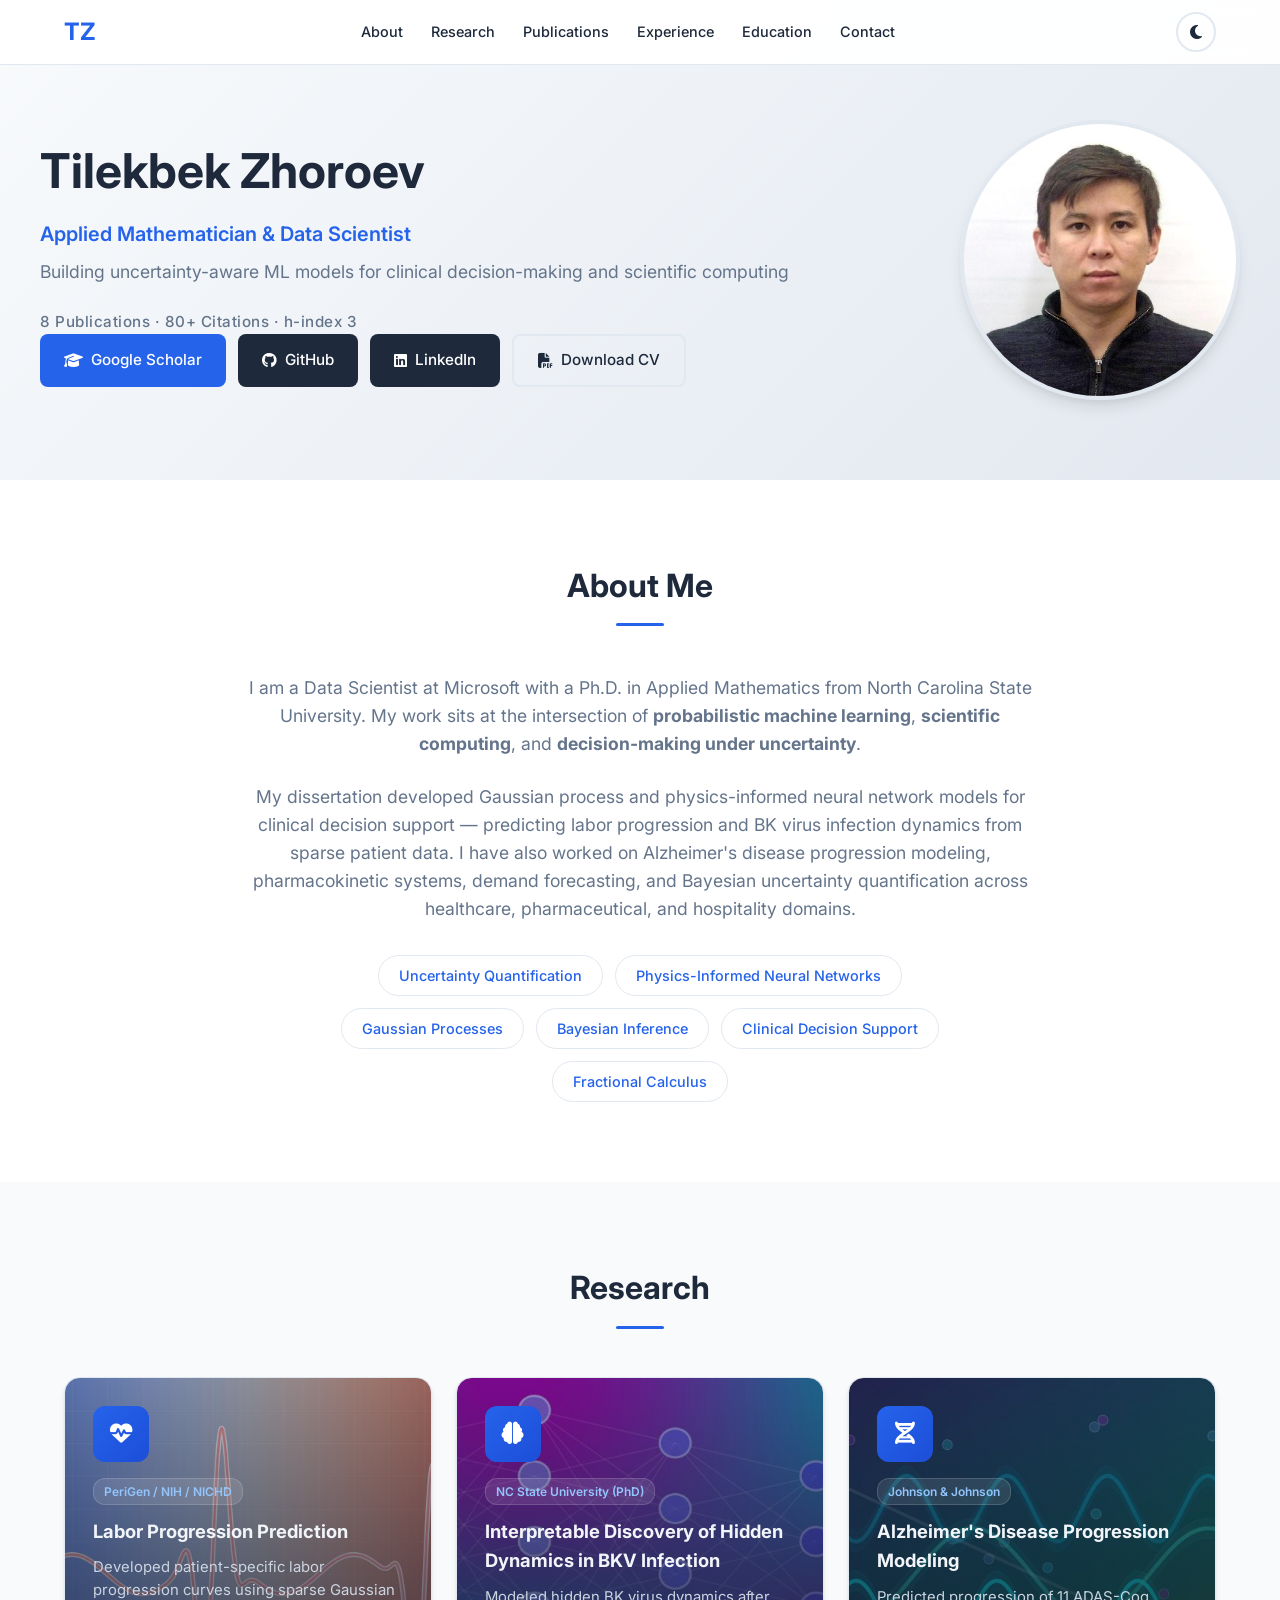
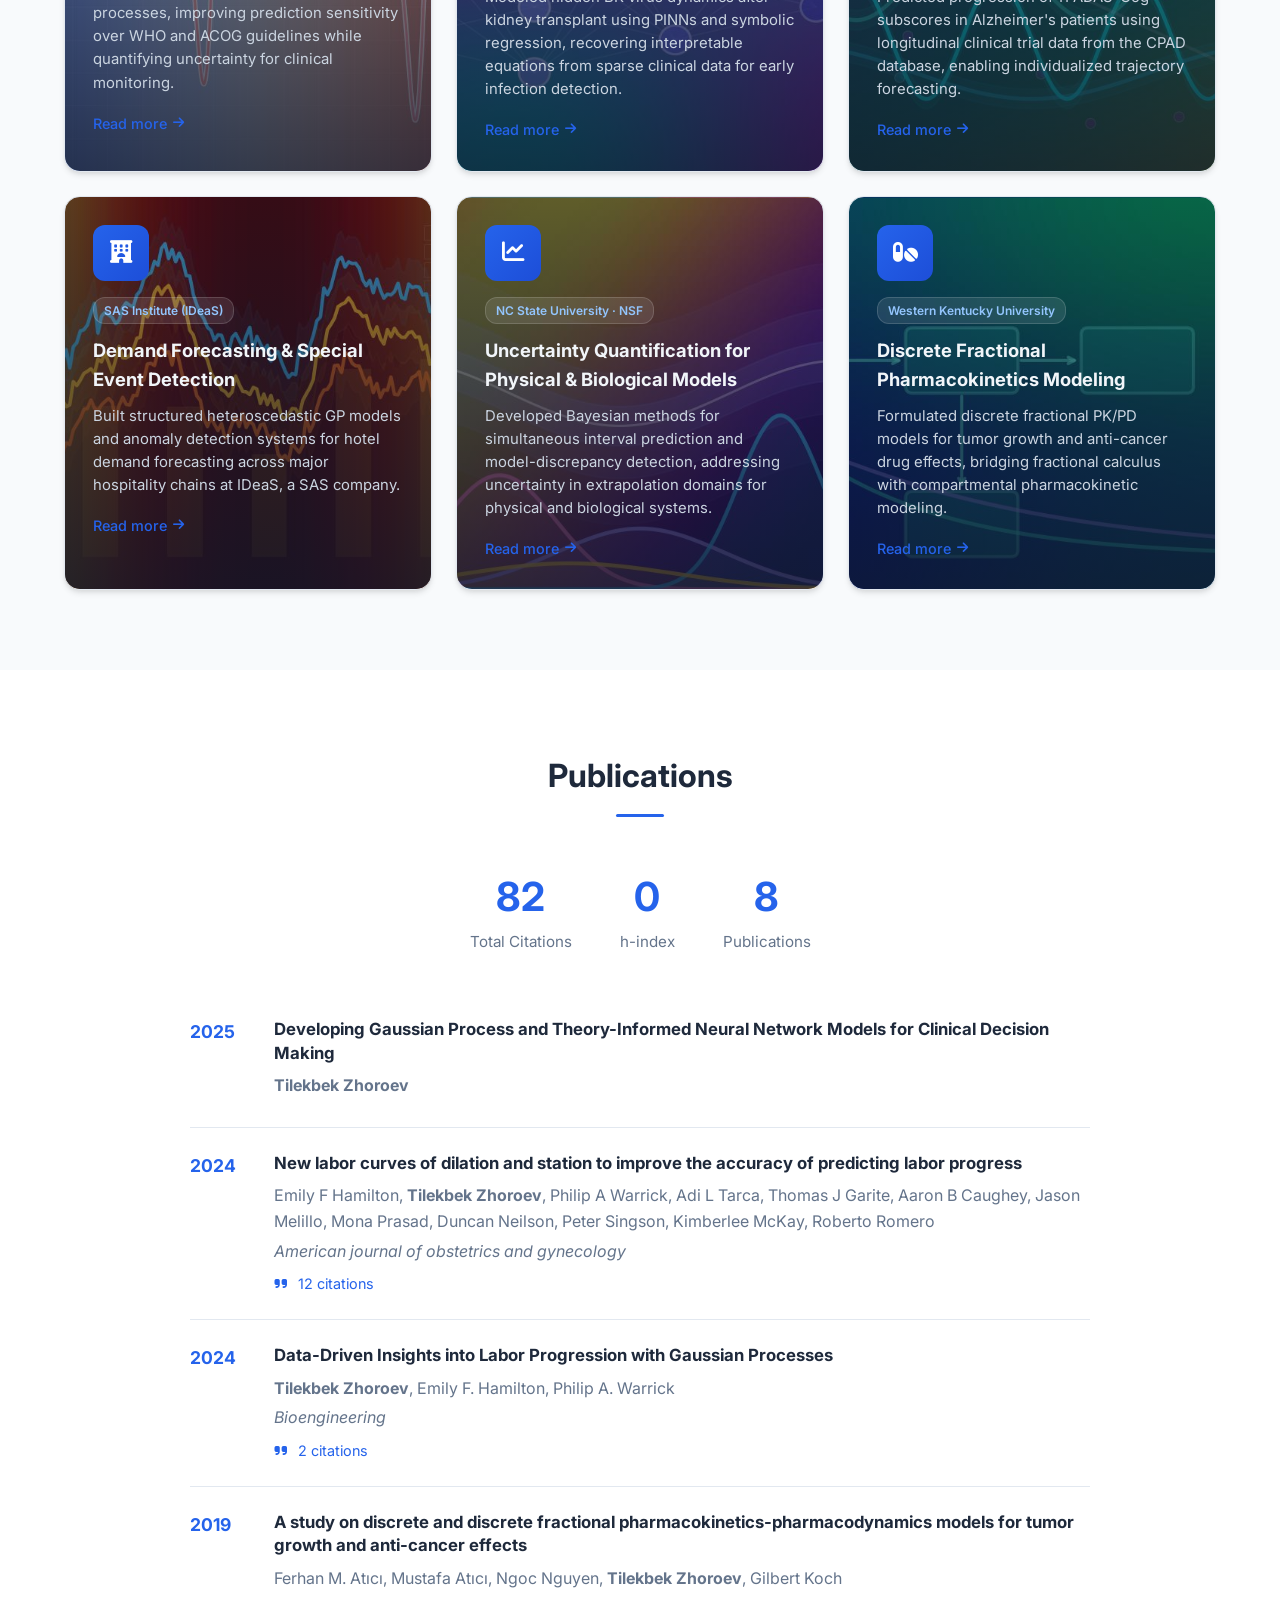
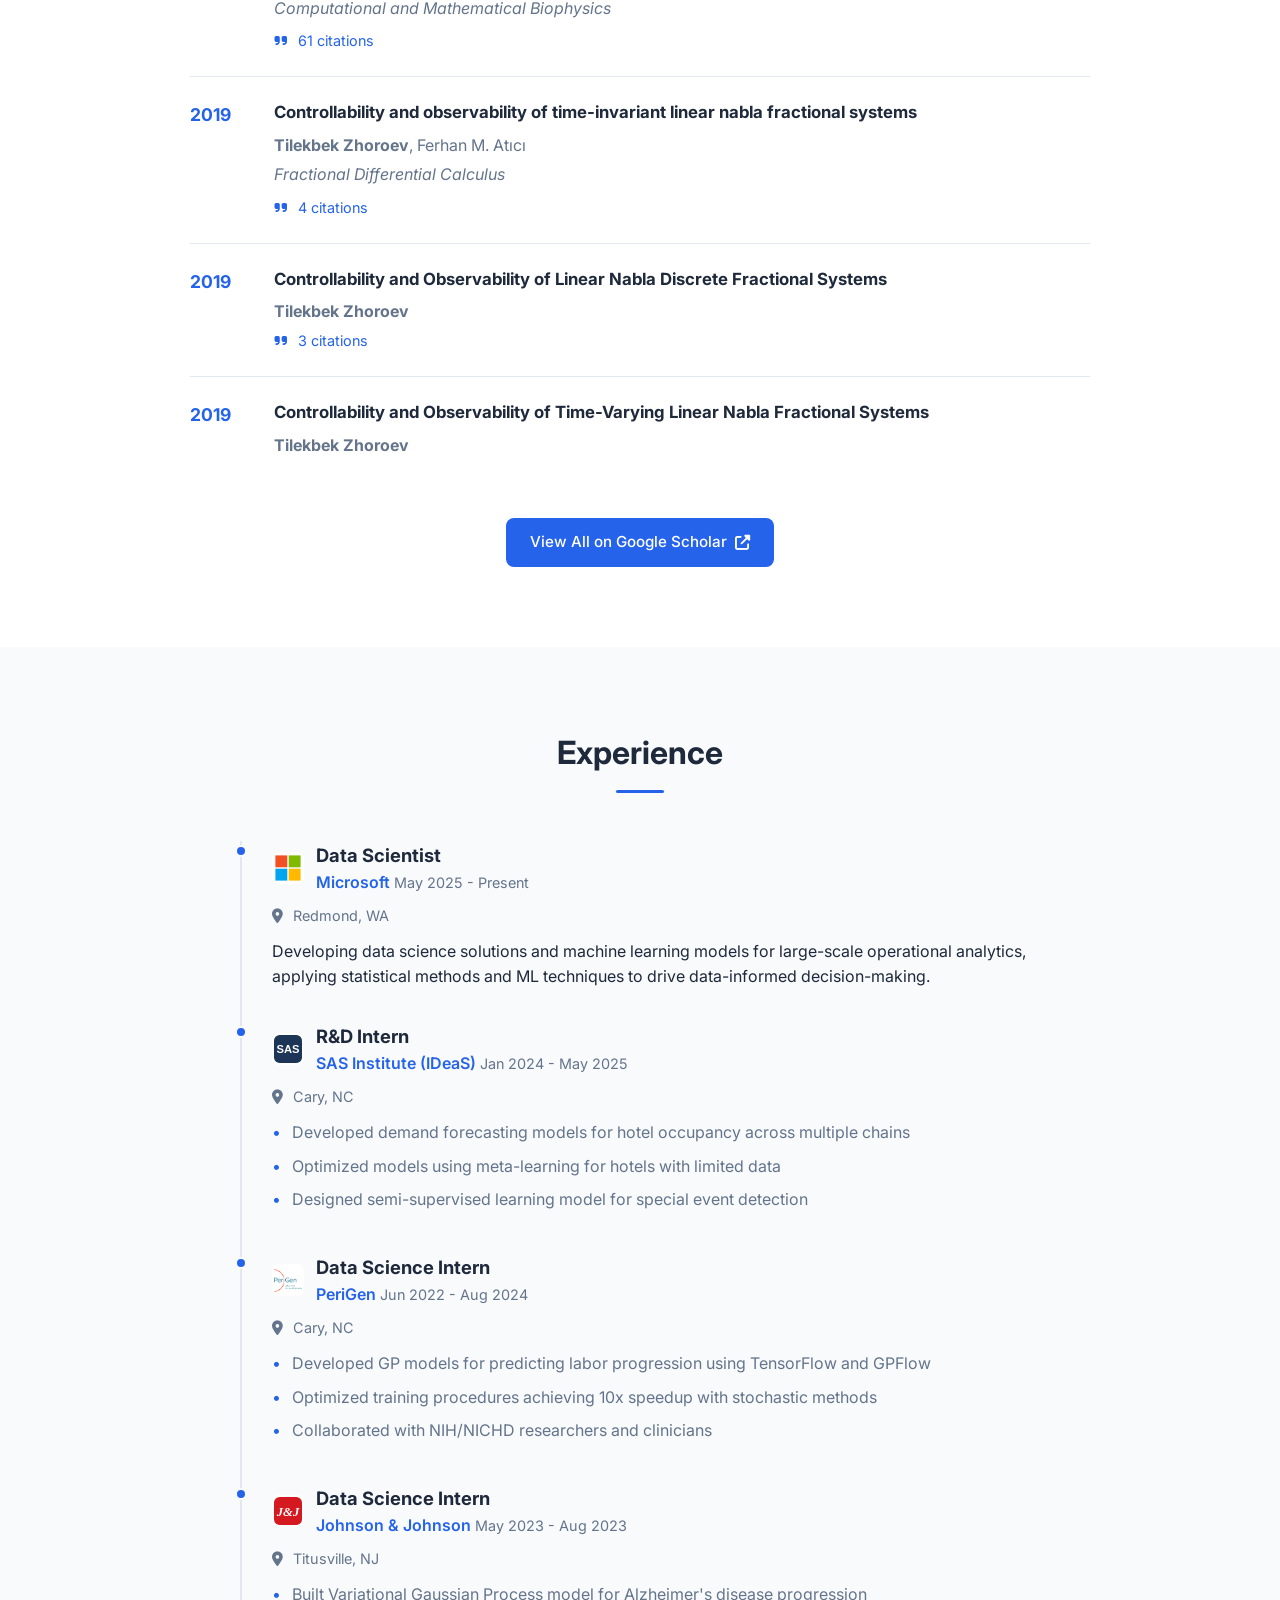
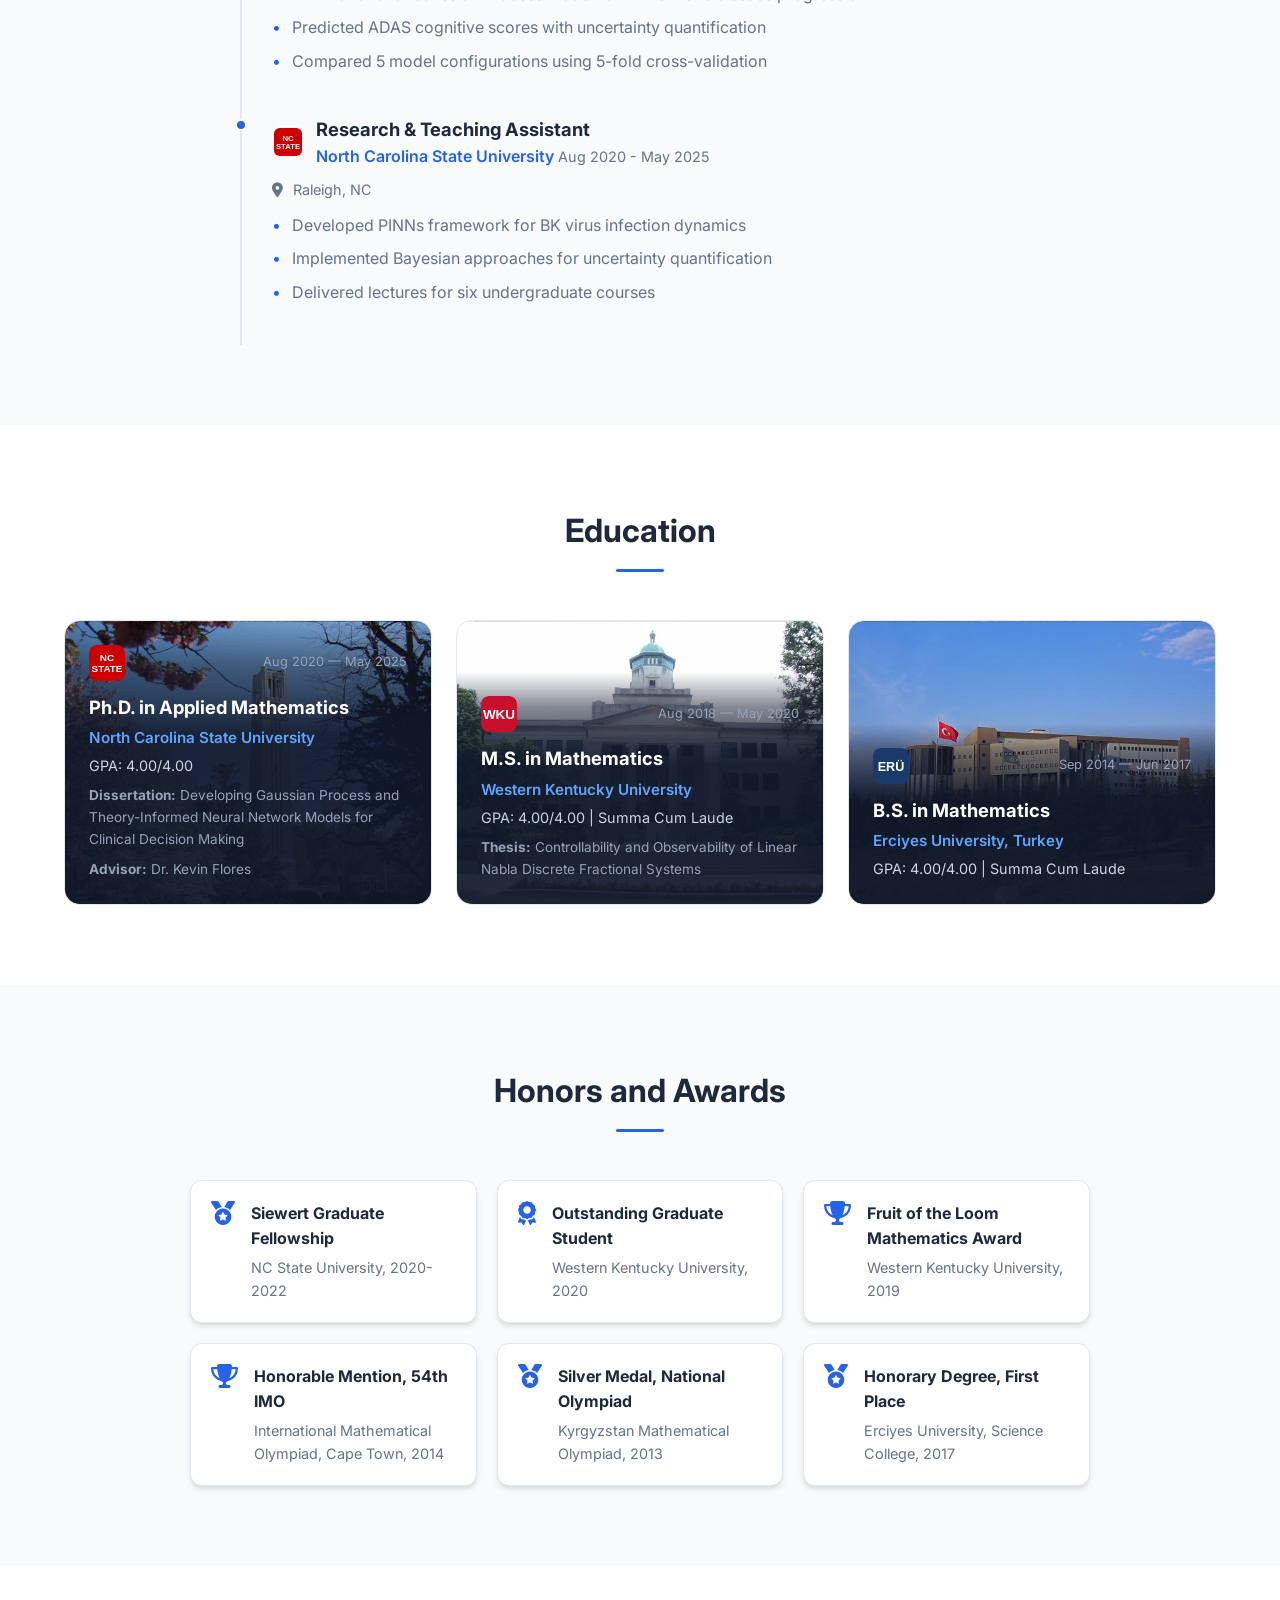
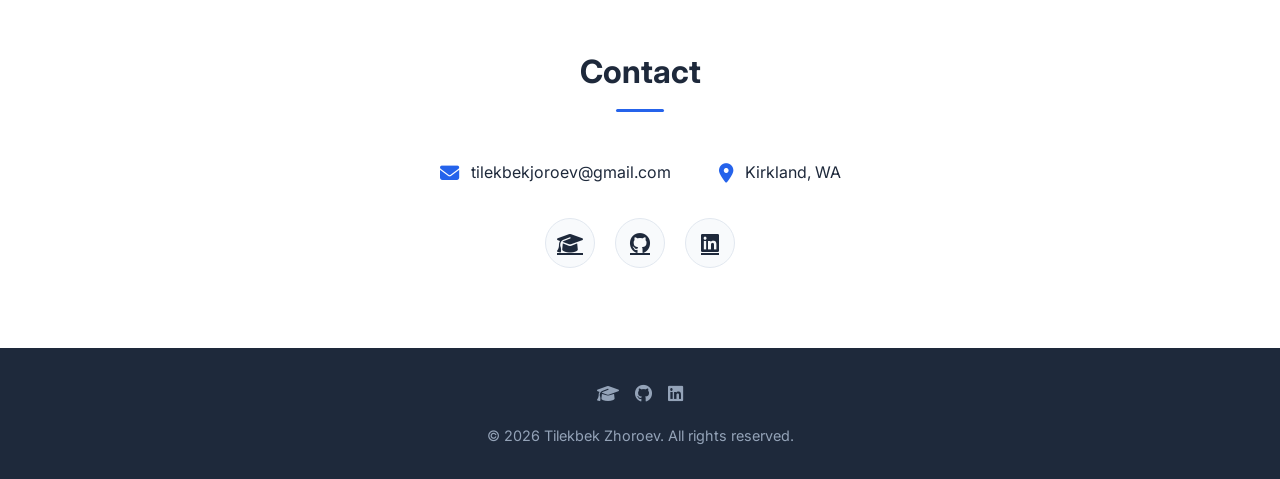
==== index.html @ e7c1d64e "Major site improvement: SEO, accessibility, content, and Scholar fix Content improvements: - Rewrite" ====
<!DOCTYPE html>
<html lang="en">
<head>
    <meta charset="UTF-8">
    <meta name="viewport" content="width=device-width, initial-scale=1.0">
    <title>Tilekbek Zhoroev | Applied Mathematician &amp; Data Scientist</title>
    <meta name="description" content="Tilekbek Zhoroev — Ph.D. in Applied Mathematics, Data Scientist at Microsoft. Research in Gaussian processes, physics-informed neural networks, uncertainty quantification, and clinical decision making.">
    <meta property="og:title" content="Tilekbek Zhoroev | Applied Mathematician & Data Scientist">
    <meta property="og:description" content="Ph.D. in Applied Mathematics. Research in Gaussian processes, PINNs, and uncertainty quantification.">
    <meta property="og:type" content="website">
    <meta property="og:url" content="https://tzhoroev.github.io">
    <meta property="og:image" content="https://tzhoroev.github.io/assets/profile.jpg">
    <meta property="og:site_name" content="Tilekbek Zhoroev">
    <meta property="og:image:alt" content="Tilekbek Zhoroev - Applied Mathematician and Data Scientist">
    <meta name="twitter:card" content="summary_large_image">
    <meta name="twitter:title" content="Tilekbek Zhoroev | Applied Mathematician &amp; Data Scientist">
    <meta name="twitter:description" content="Ph.D. in Applied Mathematics. Research in Gaussian processes, PINNs, and uncertainty quantification.">
    <meta name="twitter:image" content="https://tzhoroev.github.io/assets/profile.jpg">
    <meta name="author" content="Tilekbek Zhoroev">
    <meta name="keywords" content="applied mathematics, machine learning, Gaussian processes, physics-informed neural networks, uncertainty quantification, data science, clinical decision support">
    <link rel="canonical" href="https://tzhoroev.github.io/">
    <link rel="icon" type="image/svg+xml" href="assets/favicon.svg">
    <link rel="preconnect" href="https://fonts.googleapis.com">
    <link rel="preconnect" href="https://fonts.gstatic.com" crossorigin>
    <link href="https://fonts.googleapis.com/css2?family=Inter:wght@300;400;500;600;700&display=swap" rel="stylesheet">
    <link rel="stylesheet" href="https://cdnjs.cloudflare.com/ajax/libs/font-awesome/6.4.0/css/all.min.css">
    <link rel="stylesheet" href="styles.css">
    <script type="application/ld+json">
    {
      "@context": "https://schema.org",
      "@type": "Person",
      "name": "Tilekbek Zhoroev",
      "jobTitle": "Data Scientist",
      "worksFor": {"@type": "Organization", "name": "Microsoft"},
      "alumniOf": [
        {"@type": "CollegeOrUniversity", "name": "North Carolina State University"},
        {"@type": "CollegeOrUniversity", "name": "Western Kentucky University"}
      ],
      "url": "https://tzhoroev.github.io",
      "image": "https://tzhoroev.github.io/assets/profile.jpg",
      "sameAs": [
        "https://scholar.google.com/citations?user=ShuoePgAAAAJ&hl=en",
        "https://github.com/TZhoroev",
        "https://linkedin.com/in/tzhoroev"
      ],
      "knowsAbout": ["Gaussian Processes", "Physics-Informed Neural Networks", "Uncertainty Quantification", "Bayesian Inference", "Clinical Decision Support"]
    }
    </script>
</head>
<body>
    <a href="#main-content" class="skip-link">Skip to main content</a>
    <nav class="navbar">
        <div class="nav-container">
            <a href="#" class="nav-logo">TZ</a>
            <ul class="nav-menu">
                <li><a href="#about">About</a></li>
                <li><a href="#research">Research</a></li>
                <li><a href="#publications">Publications</a></li>
                <li><a href="#experience">Experience</a></li>
                <li><a href="#education">Education</a></li>
                <li><a href="#contact">Contact</a></li>
            </ul>
            <button class="theme-toggle" id="theme-toggle" aria-label="Toggle dark mode">
                <i class="fas fa-moon"></i>
            </button>
            <button class="hamburger" aria-label="Toggle navigation menu" aria-expanded="false">
                <span></span>
                <span></span>
                <span></span>
            </button>
        </div>
    </nav>

    <header class="hero">
        <div class="hero-content">
            <div class="hero-text">
                <h1>Tilekbek Zhoroev</h1>
                <p class="subtitle">Applied Mathematician & Data Scientist</p>
                <p class="tagline">Building uncertainty-aware ML models for clinical decision-making and scientific computing</p>
                <p class="hero-metrics">8 Publications · 80+ Citations · h-index 3</p>
                <div class="hero-links">
                    <a href="https://scholar.google.com/citations?user=ShuoePgAAAAJ&hl=en" target="_blank" rel="noopener noreferrer" class="btn btn-primary">
                        <i class="fas fa-graduation-cap"></i> Google Scholar
                    </a>
                    <a href="https://github.com/TZhoroev" target="_blank" rel="noopener noreferrer" class="btn btn-secondary">
                        <i class="fab fa-github"></i> GitHub
                    </a>
                    <a href="https://linkedin.com/in/tzhoroev" target="_blank" rel="noopener noreferrer" class="btn btn-secondary">
                        <i class="fab fa-linkedin"></i> LinkedIn
                    </a>
                    <a href="assets/Zhoroev_CV.pdf" target="_blank" rel="noopener noreferrer" class="btn btn-outline">
                        <i class="fas fa-file-pdf"></i> Download CV
                    </a>
                </div>
            </div>
            <div class="hero-image">
                <img src="assets/profile.jpg" alt="Tilekbek Zhoroev" fetchpriority="high" width="300" height="300">
            </div>
        </div>
    </header>

    <main id="main-content">
    <section id="about" class="section">
        <div class="container">
            <h2 class="section-title">About Me</h2>
            <div class="about-content">
                <p>I am a Data Scientist at Microsoft with a Ph.D. in Applied Mathematics from North Carolina State University. My work sits at the intersection of <strong>probabilistic machine learning</strong>, <strong>scientific computing</strong>, and <strong>decision-making under uncertainty</strong>.</p>
                <p>My dissertation developed Gaussian process and physics-informed neural network models for clinical decision support — predicting labor progression and BK virus infection dynamics from sparse patient data. I have also worked on Alzheimer's disease progression modeling, pharmacokinetic systems, demand forecasting, and Bayesian uncertainty quantification across healthcare, pharmaceutical, and hospitality domains.</p>
                <div class="research-interests">
                    <span class="interest-tag">Uncertainty Quantification</span>
                    <span class="interest-tag">Physics-Informed Neural Networks</span>
                    <span class="interest-tag">Gaussian Processes</span>
                    <span class="interest-tag">Bayesian Inference</span>
                    <span class="interest-tag">Clinical Decision Support</span>
                    <span class="interest-tag">Fractional Calculus</span>
                </div>
            </div>
        </div>
    </section>

    <section id="research" class="section section-alt">
        <div class="container">
            <h2 class="section-title">Research</h2>
            <div class="research-grid">
                <a href="research/labor-progression.html" class="research-card" style="background-image:url('assets/research/card-labor.jpg')">
                    <div class="research-icon"><i class="fas fa-heartbeat"></i></div>
                    <span class="research-badge">PeriGen / NIH / NICHD</span>
                    <h3>Labor Progression Prediction</h3>
                    <p>Developed patient-specific labor progression curves using sparse Gaussian processes, improving prediction sensitivity over WHO and ACOG guidelines while quantifying uncertainty for clinical monitoring.</p>
                    <span class="research-link">Read more <i class="fas fa-arrow-right"></i></span>
                </a>
                <a href="research/pinns-bkv.html" class="research-card" style="background-image:url('assets/research/card-bkv.jpg')">
                    <div class="research-icon"><i class="fas fa-brain"></i></div>
                    <span class="research-badge">NC State University (PhD)</span>
                    <h3>Interpretable Discovery of Hidden Dynamics in BKV Infection</h3>
                    <p>Modeled hidden BK virus dynamics after kidney transplant using PINNs and symbolic regression, recovering interpretable equations from sparse clinical data for early infection detection.</p>
                    <span class="research-link">Read more <i class="fas fa-arrow-right"></i></span>
                </a>
                <a href="research/alzheimers.html" class="research-card" style="background-image:url('assets/research/card-alzheimers.jpg')">
                    <div class="research-icon"><i class="fas fa-dna"></i></div>
                    <span class="research-badge">Johnson &amp; Johnson</span>
                    <h3>Alzheimer's Disease Progression Modeling</h3>
                    <p>Predicted progression of 11 ADAS-Cog subscores in Alzheimer's patients using longitudinal clinical trial data from the CPAD database, enabling individualized trajectory forecasting.</p>
                    <span class="research-link">Read more <i class="fas fa-arrow-right"></i></span>
                </a>
                <a href="research/demand-forecasting-sas.html" class="research-card" style="background-image:url('assets/research/card-sas.jpg')">
                    <div class="research-icon"><i class="fas fa-hotel"></i></div>
                    <span class="research-badge">SAS Institute (IDeaS)</span>
                    <h3>Demand Forecasting &amp; Special Event Detection</h3>
                    <p>Built structured heteroscedastic GP models and anomaly detection systems for hotel demand forecasting across major hospitality chains at IDeaS, a SAS company.</p>
                    <span class="research-link">Read more <i class="fas fa-arrow-right"></i></span>
                </a>
                <a href="research/uncertainty-quantification.html" class="research-card" style="background-image:url('assets/research/card-uq.jpg')">
                    <div class="research-icon"><i class="fas fa-chart-line"></i></div>
                    <span class="research-badge">NC State University · NSF</span>
                    <h3>Uncertainty Quantification for Physical &amp; Biological Models</h3>
                    <p>Developed Bayesian methods for simultaneous interval prediction and model-discrepancy detection, addressing uncertainty in extrapolation domains for physical and biological systems.</p>
                    <span class="research-link">Read more <i class="fas fa-arrow-right"></i></span>
                </a>
                <a href="research/pharmacokinetics.html" class="research-card" style="background-image:url('assets/research/card-pharma.jpg')">
                    <div class="research-icon"><i class="fas fa-pills"></i></div>
                    <span class="research-badge">Western Kentucky University</span>
                    <h3>Discrete Fractional Pharmacokinetics Modeling</h3>
                    <p>Formulated discrete fractional PK/PD models for tumor growth and anti-cancer drug effects, bridging fractional calculus with compartmental pharmacokinetic modeling.</p>
                    <span class="research-link">Read more <i class="fas fa-arrow-right"></i></span>
                </a>
            </div>
        </div>
    </section>

    <section id="publications" class="section">
        <div class="container">
            <h2 class="section-title">Publications</h2>
            <div class="publications-stats" id="pub-stats"></div>
            <div class="publications-list" id="publications-list">
                <p class="loading">Loading publications...</p>
            </div>
            <div class="publications-link">
                <a href="https://scholar.google.com/citations?user=ShuoePgAAAAJ&hl=en" target="_blank" rel="noopener noreferrer" class="btn btn-primary">
                    View All on Google Scholar <i class="fas fa-external-link-alt"></i>
                </a>
            </div>
        </div>
    </section>

    <section id="experience" class="section section-alt">
        <div class="container">
            <h2 class="section-title">Experience</h2>
            <div class="timeline">
                <div class="timeline-item">
                    <div class="timeline-marker"></div>
                    <div class="timeline-content">
                        <div class="timeline-header">
                            <img src="assets/logos/microsoft.svg" alt="Microsoft" class="timeline-logo" loading="lazy">
                            <div>
                                <h3>Data Scientist</h3>
                                <span class="company">Microsoft</span>
                                <span class="date">May 2025 - Present</span>
                            </div>
                        </div>
                        <p class="location"><i class="fas fa-map-marker-alt"></i> Redmond, WA</p>
                        <p>Developing data science solutions and machine learning models for large-scale operational analytics, applying statistical methods and ML techniques to drive data-informed decision-making.</p>
                    </div>
                </div>
                <div class="timeline-item">
                    <div class="timeline-marker"></div>
                    <div class="timeline-content">
                        <div class="timeline-header">
                            <img src="assets/logos/sas.svg" alt="SAS Institute" class="timeline-logo" loading="lazy">
                            <div>
                                <h3>R&amp;D Intern</h3>
                                <span class="company">SAS Institute (IDeaS)</span>
                                <span class="date">Jan 2024 - May 2025</span>
                            </div>
                        </div>
                        <p class="location"><i class="fas fa-map-marker-alt"></i> Cary, NC</p>
                        <ul>
                            <li>Developed demand forecasting models for hotel occupancy across multiple chains</li>
                            <li>Optimized models using meta-learning for hotels with limited data</li>
                            <li>Designed semi-supervised learning model for special event detection</li>
                        </ul>
                    </div>
                </div>
                <div class="timeline-item">
                    <div class="timeline-marker"></div>
                    <div class="timeline-content">
                        <div class="timeline-header">
                            <img src="assets/logos/perigen.png" alt="PeriGen" class="timeline-logo" loading="lazy">
                            <div>
                                <h3>Data Science Intern</h3>
                                <span class="company">PeriGen</span>
                                <span class="date">Jun 2022 - Aug 2024</span>
                            </div>
                        </div>
                        <p class="location"><i class="fas fa-map-marker-alt"></i> Cary, NC</p>
                        <ul>
                            <li>Developed GP models for predicting labor progression using TensorFlow and GPFlow</li>
                            <li>Optimized training procedures achieving 10x speedup with stochastic methods</li>
                            <li>Collaborated with NIH/NICHD researchers and clinicians</li>
                        </ul>
                    </div>
                </div>
                <div class="timeline-item">
                    <div class="timeline-marker"></div>
                    <div class="timeline-content">
                        <div class="timeline-header">
                            <img src="assets/logos/jnj.svg" alt="Johnson &amp; Johnson" class="timeline-logo" loading="lazy">
                            <div>
                                <h3>Data Science Intern</h3>
                                <span class="company">Johnson &amp; Johnson</span>
                                <span class="date">May 2023 - Aug 2023</span>
                            </div>
                        </div>
                        <p class="location"><i class="fas fa-map-marker-alt"></i> Titusville, NJ</p>
                        <ul>
                            <li>Built Variational Gaussian Process model for Alzheimer's disease progression</li>
                            <li>Predicted ADAS cognitive scores with uncertainty quantification</li>
                            <li>Compared 5 model configurations using 5-fold cross-validation</li>
                        </ul>
                    </div>
                </div>
                <div class="timeline-item">
                    <div class="timeline-marker"></div>
                    <div class="timeline-content">
                        <div class="timeline-header">
                            <img src="assets/logos/ncstate.svg" alt="NC State University" class="timeline-logo" loading="lazy">
                            <div>
                                <h3>Research &amp; Teaching Assistant</h3>
                                <span class="company">North Carolina State University</span>
                                <span class="date">Aug 2020 - May 2025</span>
                            </div>
                        </div>
                        <p class="location"><i class="fas fa-map-marker-alt"></i> Raleigh, NC</p>
                        <ul>
                            <li>Developed PINNs framework for BK virus infection dynamics</li>
                            <li>Implemented Bayesian approaches for uncertainty quantification</li>
                            <li>Delivered lectures for six undergraduate courses</li>
                        </ul>
                    </div>
                </div>
            </div>
        </div>
    </section>

    <section id="education" class="section">
        <div class="container">
            <h2 class="section-title">Education</h2>
            <div class="education-grid">
                <div class="education-card" style="background-image: url('assets/campus-ncstate.jpg');">
                    <div class="edu-overlay">
                        <div class="edu-top">
                            <img src="assets/logos/ncstate.svg" alt="NC State" class="edu-logo-img" loading="lazy">
                            <span class="edu-date">Aug 2020 — May 2025</span>
                        </div>
                        <h3>Ph.D. in Applied Mathematics</h3>
                        <p class="institution">North Carolina State University</p>
                        <p class="details">GPA: 4.00/4.00</p>
                        <p class="thesis"><strong>Dissertation:</strong> Developing Gaussian Process and Theory-Informed Neural Network Models for Clinical Decision Making</p>
                        <p class="advisor"><strong>Advisor:</strong> Dr. Kevin Flores</p>
                    </div>
                </div>
                <div class="education-card" style="background-image: url('assets/campus-wku.jpg');">
                    <div class="edu-overlay">
                        <div class="edu-top">
                            <img src="assets/logos/wku.svg" alt="WKU" class="edu-logo-img" loading="lazy">
                            <span class="edu-date">Aug 2018 — May 2020</span>
                        </div>
                        <h3>M.S. in Mathematics</h3>
                        <p class="institution">Western Kentucky University</p>
                        <p class="details">GPA: 4.00/4.00 | Summa Cum Laude</p>
                        <p class="thesis"><strong>Thesis:</strong> Controllability and Observability of Linear Nabla Discrete Fractional Systems</p>
                    </div>
                </div>
                <div class="education-card" style="background-image: url('assets/campus-erciyes.jpg');">
                    <div class="edu-overlay">
                        <div class="edu-top">
                            <img src="assets/logos/erciyes.svg" alt="Erciyes" class="edu-logo-img" loading="lazy">
                            <span class="edu-date">Sep 2014 — Jun 2017</span>
                        </div>
                        <h3>B.S. in Mathematics</h3>
                        <p class="institution">Erciyes University, Turkey</p>
                        <p class="details">GPA: 4.00/4.00 | Summa Cum Laude</p>
                    </div>
                </div>
            </div>
        </div>
    </section>

    <section id="awards" class="section section-alt">
        <div class="container">
            <h2 class="section-title">Honors and Awards</h2>
            <div class="awards-grid">
                <div class="award-item">
                    <i class="fas fa-medal"></i>
                    <div>
                        <h4>Siewert Graduate Fellowship</h4>
                        <p>NC State University, 2020-2022</p>
                    </div>
                </div>
                <div class="award-item">
                    <i class="fas fa-award"></i>
                    <div>
                        <h4>Outstanding Graduate Student</h4>
                        <p>Western Kentucky University, 2020</p>
                    </div>
                </div>
                <div class="award-item">
                    <i class="fas fa-trophy"></i>
                    <div>
                        <h4>Fruit of the Loom Mathematics Award</h4>
                        <p>Western Kentucky University, 2019</p>
                    </div>
                </div>
                <div class="award-item">
                    <i class="fas fa-trophy"></i>
                    <div>
                        <h4>Honorable Mention, 54th IMO</h4>
                        <p>International Mathematical Olympiad, Cape Town, 2014</p>
                    </div>
                </div>
                <div class="award-item">
                    <i class="fas fa-medal"></i>
                    <div>
                        <h4>Silver Medal, National Olympiad</h4>
                        <p>Kyrgyzstan Mathematical Olympiad, 2013</p>
                    </div>
                </div>
                <div class="award-item">
                    <i class="fas fa-medal"></i>
                    <div>
                        <h4>Honorary Degree, First Place</h4>
                        <p>Erciyes University, Science College, 2017</p>
                    </div>
                </div>
            </div>
        </div>
    </section>

    <section id="contact" class="section">
        <div class="container">
            <h2 class="section-title">Contact</h2>
            <div class="contact-content">
                <div class="contact-info">
                    <div class="contact-item">
                        <i class="fas fa-envelope"></i>
                        <a href="mailto:tilekbekjoroev@gmail.com">tilekbekjoroev@gmail.com</a>
                    </div>
                    <div class="contact-item">
                        <i class="fas fa-map-marker-alt"></i>
                        <span>Kirkland, WA</span>
                    </div>
                </div>
                <div class="social-links">
                    <a href="https://scholar.google.com/citations?user=ShuoePgAAAAJ&hl=en" target="_blank" rel="noopener noreferrer" title="Google Scholar" aria-label="Google Scholar">
                        <i class="fas fa-graduation-cap"></i>
                    </a>
                    <a href="https://github.com/TZhoroev" target="_blank" rel="noopener noreferrer" title="GitHub" aria-label="GitHub">
                        <i class="fab fa-github"></i>
                    </a>
                    <a href="https://linkedin.com/in/tzhoroev" target="_blank" rel="noopener noreferrer" title="LinkedIn" aria-label="LinkedIn">
                        <i class="fab fa-linkedin"></i>
                    </a>
                </div>
            </div>
        </div>
    </section>
    </main>

    <footer class="footer">
        <div class="container">
            <div class="footer-content">
                <div class="footer-social">
                    <a href="https://scholar.google.com/citations?user=ShuoePgAAAAJ&hl=en" target="_blank" rel="noopener noreferrer" title="Google Scholar" aria-label="Google Scholar"><i class="fas fa-graduation-cap"></i></a>
                    <a href="https://github.com/TZhoroev" target="_blank" rel="noopener noreferrer" title="GitHub" aria-label="GitHub"><i class="fab fa-github"></i></a>
                    <a href="https://linkedin.com/in/tzhoroev" target="_blank" rel="noopener noreferrer" title="LinkedIn" aria-label="LinkedIn"><i class="fab fa-linkedin"></i></a>
                </div>
                <p>&copy; 2026 Tilekbek Zhoroev. All rights reserved.</p>
            </div>
        </div>
    </footer>

    <button class="scroll-top" id="scroll-top" aria-label="Scroll to top">
        <i class="fas fa-chevron-up"></i>
    </button>

    <script src="script.js"></script>
</body>
</html>
---- styles.css ----
:root {
    --primary: #2563eb;
    --primary-dark: #1d4ed8;
    --primary-light: #3b82f6;
    --text: #1e293b;
    --text-light: #64748b;
    --bg: #ffffff;
    --bg-alt: #f8fafc;
    --bg-card: #ffffff;
    --border: #e2e8f0;
    --shadow: 0 4px 6px -1px rgba(0, 0, 0, 0.1), 0 2px 4px -1px rgba(0, 0, 0, 0.06);
    --shadow-lg: 0 10px 15px -3px rgba(0, 0, 0, 0.1), 0 4px 6px -2px rgba(0, 0, 0, 0.05);
    --nav-bg: rgba(255, 255, 255, 0.95);
    --hero-gradient: linear-gradient(135deg, #f8fafc 0%, #e2e8f0 100%);
    --footer-bg: #1e293b;
}

body.dark {
    --primary: #60a5fa;
    --primary-dark: #3b82f6;
    --primary-light: #93bbfd;
    --text: #e2e8f0;
    --text-light: #94a3b8;
    --bg: #0f172a;
    --bg-alt: #1e293b;
    --bg-card: #1e293b;
    --border: #334155;
    --shadow: 0 4px 6px -1px rgba(0, 0, 0, 0.3);
    --shadow-lg: 0 10px 15px -3px rgba(0, 0, 0, 0.4);
    --nav-bg: rgba(15, 23, 42, 0.95);
    --hero-gradient: linear-gradient(135deg, #1e293b 0%, #0f172a 100%);
    --footer-bg: #020617;
}

* { margin: 0; padding: 0; box-sizing: border-box; }
html { scroll-behavior: smooth; }

body {
    font-family: 'Inter', -apple-system, BlinkMacSystemFont, sans-serif;
    color: var(--text);
    line-height: 1.6;
    background: var(--bg);
    transition: background-color 0.3s ease, color 0.3s ease;
}

.container { max-width: 1200px; margin: 0 auto; padding: 0 24px; }

/* Navbar */
.navbar {
    position: fixed; top: 0; left: 0; right: 0;
    background: var(--nav-bg);
    backdrop-filter: blur(10px);
    border-bottom: 1px solid var(--border);
    z-index: 1000;
    transition: background-color 0.3s ease;
}
.nav-container {
    max-width: 1200px; margin: 0 auto; padding: 0 24px;
    display: flex; justify-content: space-between; align-items: center; height: 64px;
}
.nav-logo { font-size: 1.5rem; font-weight: 700; color: var(--primary); text-decoration: none; }
.nav-menu { display: flex; list-style: none; gap: 28px; }
.nav-menu a { color: var(--text); text-decoration: none; font-weight: 500; font-size: 0.9rem; transition: color 0.2s; }
.nav-menu a:hover { color: var(--primary); }

.theme-toggle {
    background: none; border: 2px solid var(--border); border-radius: 50%;
    width: 40px; height: 40px; cursor: pointer; color: var(--text);
    display: flex; align-items: center; justify-content: center; font-size: 1rem;
    transition: all 0.3s ease; margin-left: 16px;
}
.theme-toggle:hover { border-color: var(--primary); color: var(--primary); }
body.dark .theme-toggle i::before { content: "\f185"; }

.hamburger { display: none; flex-direction: column; gap: 5px; cursor: pointer; }
.hamburger span { width: 25px; height: 3px; background: var(--text); border-radius: 3px; transition: 0.3s; }

/* Hero */
.hero { padding: 120px 24px 80px; background: var(--hero-gradient); transition: background 0.3s ease; }
.hero-content { max-width: 1200px; margin: 0 auto; display: flex; align-items: center; gap: 60px; }
.hero-text { flex: 1; }
.hero h1 { font-size: clamp(1.75rem, 5vw, 3rem); font-weight: 700; margin-bottom: 8px; color: var(--text); }
.subtitle { font-size: 1.25rem; color: var(--primary); font-weight: 600; margin-bottom: 8px; }
.tagline { font-size: 1.1rem; color: var(--text-light); margin-bottom: 24px; }
.hero-metrics {
    font-size: 0.95rem;
    color: var(--text-secondary, var(--text-light));
    font-weight: 500;
    letter-spacing: 0.5px;
    margin-top: 0.5rem;
}
.hero-links { display: flex; flex-wrap: wrap; gap: 12px; }

.btn {
    display: inline-flex; align-items: center; gap: 8px; padding: 12px 24px;
    border-radius: 8px; font-weight: 500; text-decoration: none; transition: all 0.2s; font-size: 0.95rem;
}
.btn-primary { background: var(--primary); color: white; }
.btn-primary:hover { background: var(--primary-dark); }
.btn-secondary { background: var(--text); color: white; }
body.dark .btn-secondary { background: #475569; }
.btn-secondary:hover { opacity: 0.85; }
.btn-outline { background: transparent; color: var(--text); border: 2px solid var(--border); }
.btn-outline:hover { border-color: var(--primary); color: var(--primary); }

.hero-image {
    width: 280px; height: 280px; border-radius: 50%; overflow: hidden;
    box-shadow: var(--shadow-lg); flex-shrink: 0;
    border: 4px solid var(--border);
}
.hero-image img { width: 100%; height: 100%; object-fit: cover; }

/* Sections */
.section { padding: 80px 24px; }
.section-alt { background: var(--bg-alt); transition: background-color 0.3s ease; }
.section-title {
    font-size: clamp(1.5rem, 4vw, 2rem); font-weight: 700; text-align: center; margin-bottom: 48px; color: var(--text);
    position: relative; display: inline-block; width: 100%;
}
.section-title::after {
    content: ''; display: block; width: 48px; height: 3px; border-radius: 2px;
    background: var(--primary); margin: 12px auto 0;
}

/* About */
.about-content p { font-size: 1.1rem; max-width: 800px; margin: 0 auto 24px; text-align: center; color: var(--text-light); }
.research-interests { display: flex; flex-wrap: wrap; justify-content: center; gap: 12px; margin-top: 32px; max-width: 700px; margin-left: auto; margin-right: auto; }
.interest-tag {
    display: inline-block; padding: 8px 20px; border-radius: 24px;
    background: var(--bg-card); border: 1px solid var(--border);
    color: var(--primary); font-weight: 500; font-size: 0.9rem;
    transition: all 0.2s;
}
.interest-tag:hover { background: var(--primary); color: white; border-color: var(--primary); }

/* Research Cards (clickable) */
.research-grid { display: grid; grid-template-columns: repeat(auto-fit, minmax(340px, 1fr)); gap: 24px; }
a.research-card {
    display: block; padding: 28px; border-radius: 16px;
    box-shadow: var(--shadow); transition: transform 0.2s, box-shadow 0.2s;
    text-decoration: none; color: inherit; border: 1px solid var(--border);
    position: relative; overflow: hidden;
    background-color: var(--bg-card);
    background-size: cover; background-position: center;
}
a.research-card[style*="background-image"]::before {
    content: '';
    position: absolute; inset: 0;
    background: linear-gradient(180deg, rgba(15,23,42,0.25) 0%, rgba(15,23,42,0.55) 50%, rgba(15,23,42,0.78) 100%);
    z-index: 0;
}
a.research-card[style*="background-image"] .research-icon,
a.research-card[style*="background-image"] .research-badge,
a.research-card[style*="background-image"] h3,
a.research-card[style*="background-image"] p,
a.research-card[style*="background-image"] .research-link { position: relative; z-index: 1; }
a.research-card[style*="background-image"] h3 { color: #f1f5f9; }
a.research-card[style*="background-image"] p { color: #cbd5e1; }
a.research-card[style*="background-image"] .research-badge { background: rgba(255,255,255,0.1); color: #93c5fd; border-color: rgba(255,255,255,0.15); }
a.research-card:hover { transform: translateY(-4px); box-shadow: 0 12px 24px -8px rgba(37, 99, 235, 0.2); border-color: var(--primary); }
.research-icon {
    width: 56px; height: 56px; background: linear-gradient(135deg, var(--primary), var(--primary-dark));
    border-radius: 12px; display: flex; align-items: center; justify-content: center; margin-bottom: 16px;
}
.research-icon i { font-size: 1.4rem; color: white; }
.research-badge {
    display: inline-block; font-size: 0.75rem; padding: 3px 10px; background: var(--bg-alt);
    color: var(--primary); border-radius: 12px; font-weight: 600; margin-bottom: 12px;
    border: 1px solid var(--border);
}
.research-card h3 { font-size: 1.15rem; margin-bottom: 10px; color: var(--text); }
.research-card p { color: var(--text-light); font-size: 0.93rem; line-height: 1.55; margin-bottom: 16px; }
.research-link {
    color: var(--primary); font-size: 0.9rem; font-weight: 500;
    display: inline-flex; align-items: center; gap: 6px;
}
.research-link i { font-size: 0.8rem; transition: transform 0.2s; }
a.research-card:hover .research-link i { transform: translateX(4px); }

/* Publications */
.publications-stats { display: flex; justify-content: center; gap: 48px; margin-bottom: 40px; }
.stat-item { text-align: center; }
.stat-number { display: block; font-size: 2.5rem; font-weight: 700; color: var(--primary); }
.stat-label { font-size: 0.95rem; color: var(--text-light); }
.publications-list { max-width: 900px; margin: 0 auto; }
.publications-list .loading { text-align: center; color: var(--text-light); }
.publication { display: flex; gap: 24px; padding: 24px 0; border-bottom: 1px solid var(--border); }
.publication:last-child { border-bottom: none; }
.pub-year { min-width: 60px; font-weight: 700; color: var(--primary); font-size: 1.1rem; }
.pub-content h3 { font-size: 1.05rem; margin-bottom: 8px; color: var(--text); line-height: 1.4; }
.pub-content h3 a { color: var(--text); text-decoration: none; transition: color 0.2s; }
.pub-content h3 a:hover { color: var(--primary); }
.pub-authors { color: var(--text-light); margin-bottom: 4px; }
.pub-venue { color: var(--text-light); font-style: italic; margin-bottom: 8px; }
.pub-citations { color: var(--primary); font-size: 0.9rem; }
.pub-citations i { margin-right: 6px; }
.publications-link { text-align: center; margin-top: 32px; }

/* Timeline */
.timeline { max-width: 800px; margin: 0 auto; position: relative; }
.timeline::before { content: ''; position: absolute; left: 0; top: 0; bottom: 0; width: 2px; background: var(--border); }
.timeline-item { position: relative; padding-left: 32px; padding-bottom: 32px; }
.timeline-marker {
    position: absolute; left: -5px; top: 4px; width: 12px; height: 12px;
    background: var(--primary); border-radius: 50%; border: 2px solid var(--bg-alt);
}
.timeline-header { display: flex; flex-wrap: wrap; align-items: center; gap: 12px; margin-bottom: 8px; }
.timeline-logo {
    width: 32px; height: 32px; object-fit: contain; border-radius: 6px;
    flex-shrink: 0; background: var(--bg-card); padding: 2px;
}
.timeline-header h3 { font-size: 1.15rem; color: var(--text); }
.timeline-header .company { font-weight: 600; color: var(--primary); }
.timeline-header .date { color: var(--text-light); font-size: 0.9rem; }
.timeline-content .location { color: var(--text-light); font-size: 0.9rem; margin-bottom: 12px; }
.timeline-content .location i { margin-right: 6px; }
.timeline-content ul { list-style: none; padding-left: 0; }
.timeline-content li { position: relative; padding-left: 20px; color: var(--text-light); margin-bottom: 8px; }
.timeline-content li::before { content: '\2022'; color: var(--primary); position: absolute; left: 0; }

/* Education */
.education-grid { display: grid; grid-template-columns: repeat(auto-fit, minmax(320px, 1fr)); gap: 24px; }
.education-card {
    border-radius: 16px; overflow: hidden; position: relative;
    background-size: cover; background-position: center;
    min-height: 260px; display: flex; align-items: flex-end;
    border: 1px solid var(--border);
}
.edu-overlay {
    width: 100%; padding: 24px;
    background: linear-gradient(to top, rgba(15,23,42,0.92) 60%, rgba(15,23,42,0.5) 85%, transparent 100%);
    color: #f1f5f9;
}
.edu-top { display: flex; align-items: center; justify-content: space-between; margin-bottom: 12px; }
.edu-logo-img { width: 36px; height: 36px; border-radius: 8px; }
.edu-date { font-size: 0.8rem; color: #94a3b8; }
.edu-overlay h3 { font-size: 1.15rem; margin-bottom: 4px; color: #fff; }
.edu-overlay .institution { font-weight: 600; color: #60a5fa; margin-bottom: 4px; font-size: 0.95rem; }
.edu-overlay .details { color: #cbd5e1; font-size: 0.9rem; }
.edu-overlay .thesis, .edu-overlay .advisor { font-size: 0.85rem; color: #94a3b8; margin-top: 8px; }

/* Awards */
.awards-grid { display: grid; grid-template-columns: repeat(auto-fit, minmax(280px, 1fr)); gap: 20px; max-width: 900px; margin: 0 auto; }
.award-item {
    display: flex; align-items: flex-start; gap: 16px; padding: 20px;
    background: var(--bg-card); border-radius: 12px; box-shadow: var(--shadow); border: 1px solid var(--border);
}
.award-item i { color: var(--primary); font-size: 1.5rem; flex-shrink: 0; }
.award-item h4 { font-size: 1rem; margin-bottom: 4px; color: var(--text); }
.award-item p { font-size: 0.9rem; color: var(--text-light); }

/* Footer */
.footer { background: var(--footer-bg); color: #94a3b8; padding: 32px 24px; text-align: center; }
.footer-content { display: flex; flex-direction: column; align-items: center; gap: 16px; }
.footer-social { display: flex; gap: 16px; }
.footer-social a {
    color: #94a3b8; font-size: 1.1rem; transition: color 0.2s;
}
.footer-social a:hover { color: var(--primary-light); }
.footer p { font-size: 0.9rem; }

/* Scroll to top */
.scroll-top {
    position: fixed; bottom: 32px; right: 32px; width: 44px; height: 44px;
    background: var(--primary); color: white; border: none; border-radius: 50%;
    cursor: pointer; font-size: 1rem; display: flex; align-items: center; justify-content: center;
    box-shadow: var(--shadow-lg); opacity: 0; pointer-events: none;
    transition: opacity 0.3s ease, transform 0.3s ease;
    z-index: 999;
}
.scroll-top.visible { opacity: 1; pointer-events: auto; }
.scroll-top:hover { transform: translateY(-2px); }
.contact-content { text-align: center; }
.contact-info { display: flex; justify-content: center; gap: 48px; margin-bottom: 32px; flex-wrap: wrap; }
.contact-item { display: flex; align-items: center; gap: 12px; color: var(--text); }
.contact-item i { color: var(--primary); font-size: 1.2rem; }
.contact-item a { color: var(--text); text-decoration: none; }
.contact-item a:hover { color: var(--primary); }
.social-links { display: flex; justify-content: center; gap: 20px; }
.social-links a {
    width: 50px; height: 50px; display: flex; align-items: center; justify-content: center;
    border-radius: 50%; background: var(--bg-alt); color: var(--text); font-size: 1.3rem;
    transition: all 0.2s; border: 1px solid var(--border);
}
.social-links a:hover { background: var(--primary); color: white; border-color: var(--primary); }

/* Skip link */
.skip-link {
    position: absolute;
    top: -40px;
    left: 0;
    background: var(--primary);
    color: white;
    padding: 8px 16px;
    z-index: 10000;
    transition: top 0.2s;
    font-size: 0.875rem;
}
.skip-link:focus {
    top: 0;
}

/* Focus visible */
:focus-visible {
    outline: 2px solid var(--primary);
    outline-offset: 2px;
}

/* Reduced motion */
@media (prefers-reduced-motion: reduce) {
    *, *::before, *::after {
        animation-duration: 0.01ms !important;
        animation-iteration-count: 1 !important;
        transition-duration: 0.01ms !important;
        scroll-behavior: auto !important;
    }
}

/* Responsive */
@media (max-width: 768px) {
    .nav-menu {
        display: none; position: absolute; top: 64px; left: 0; right: 0;
        background: var(--nav-bg); flex-direction: column; padding: 24px; gap: 16px;
        border-bottom: 1px solid var(--border);
    }
    .nav-menu.active { display: flex; }
    .hamburger { display: flex; }
    .hero-content { flex-direction: column-reverse; text-align: center; }
    .hero h1 { font-size: 2rem; }
    .hero-image { width: 200px; height: 200px; }
    .hero-links { justify-content: center; }
    .research-grid { grid-template-columns: 1fr; }
    .publication { flex-direction: column; gap: 8px; }
    .timeline::before { left: 4px; }
    .timeline-marker { left: -1px; }
    .education-card { min-height: 220px; }
    .contact-info { flex-direction: column; gap: 16px; }
}
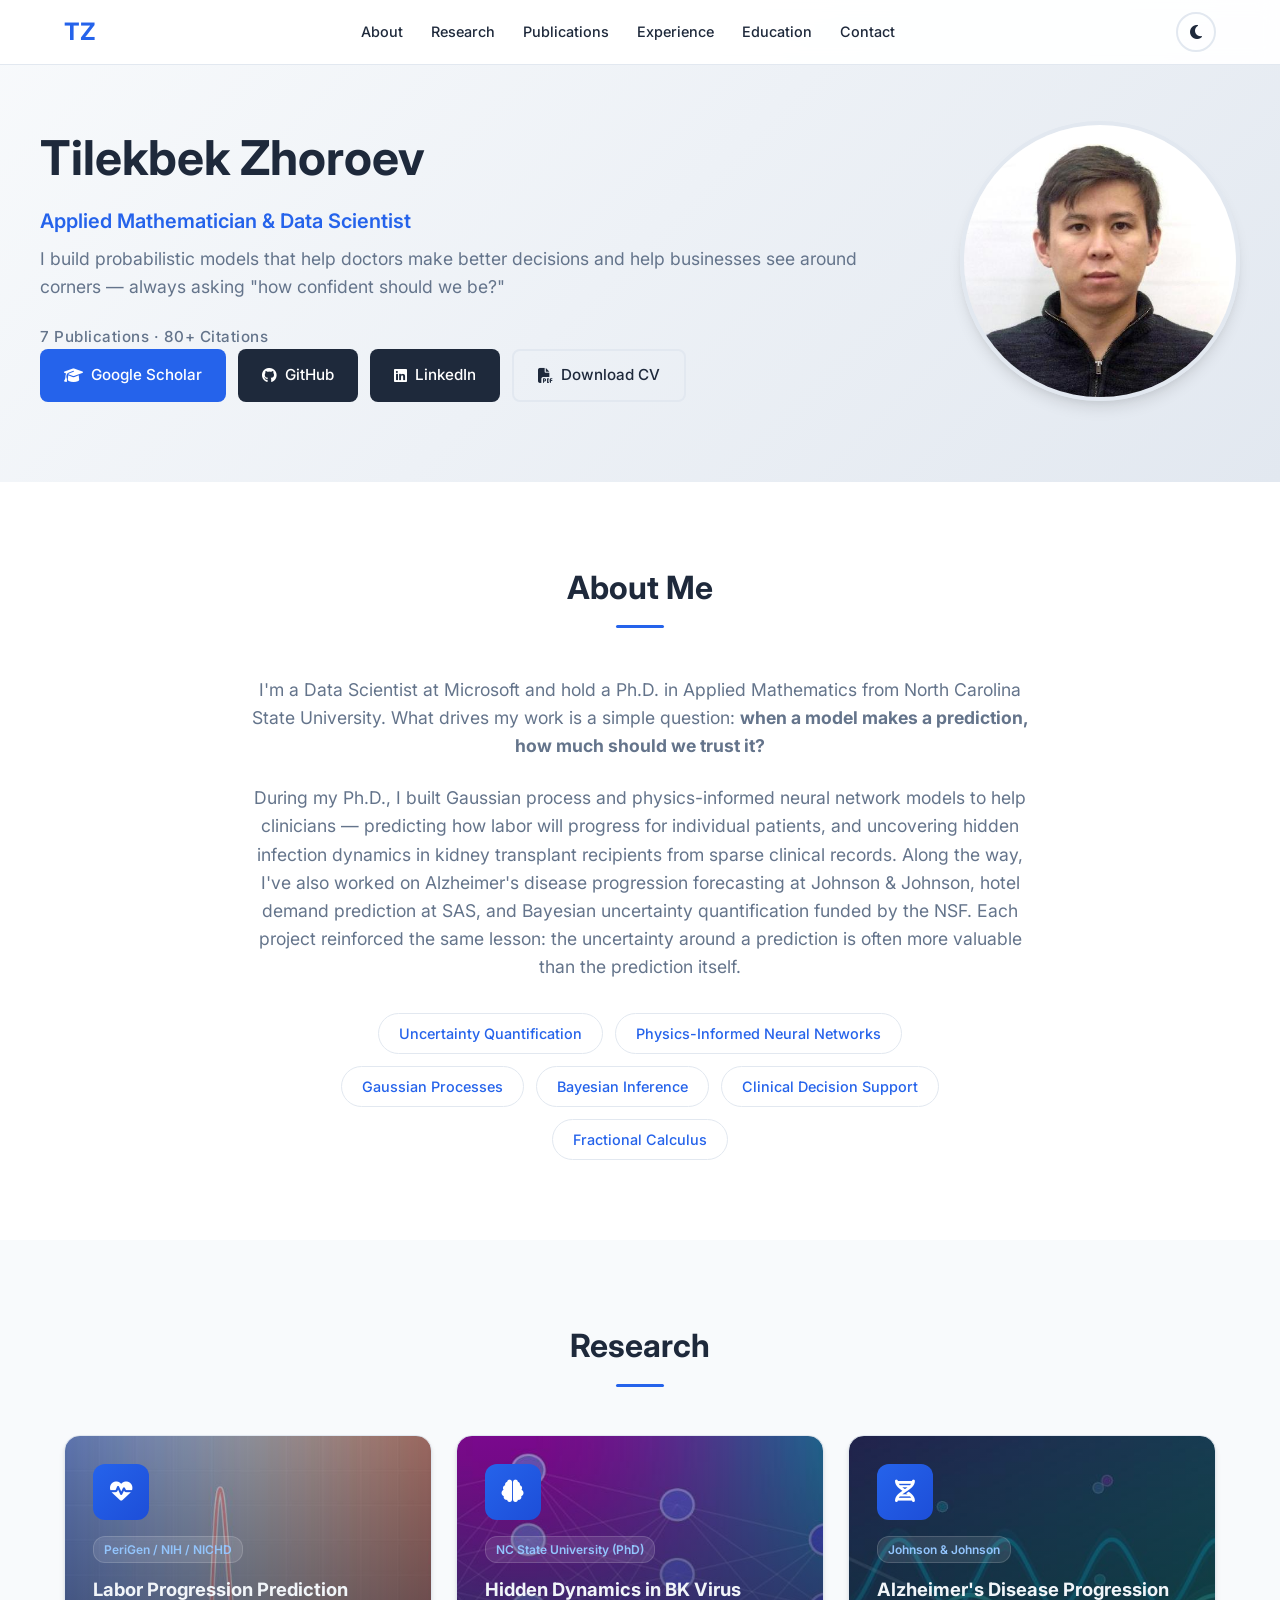
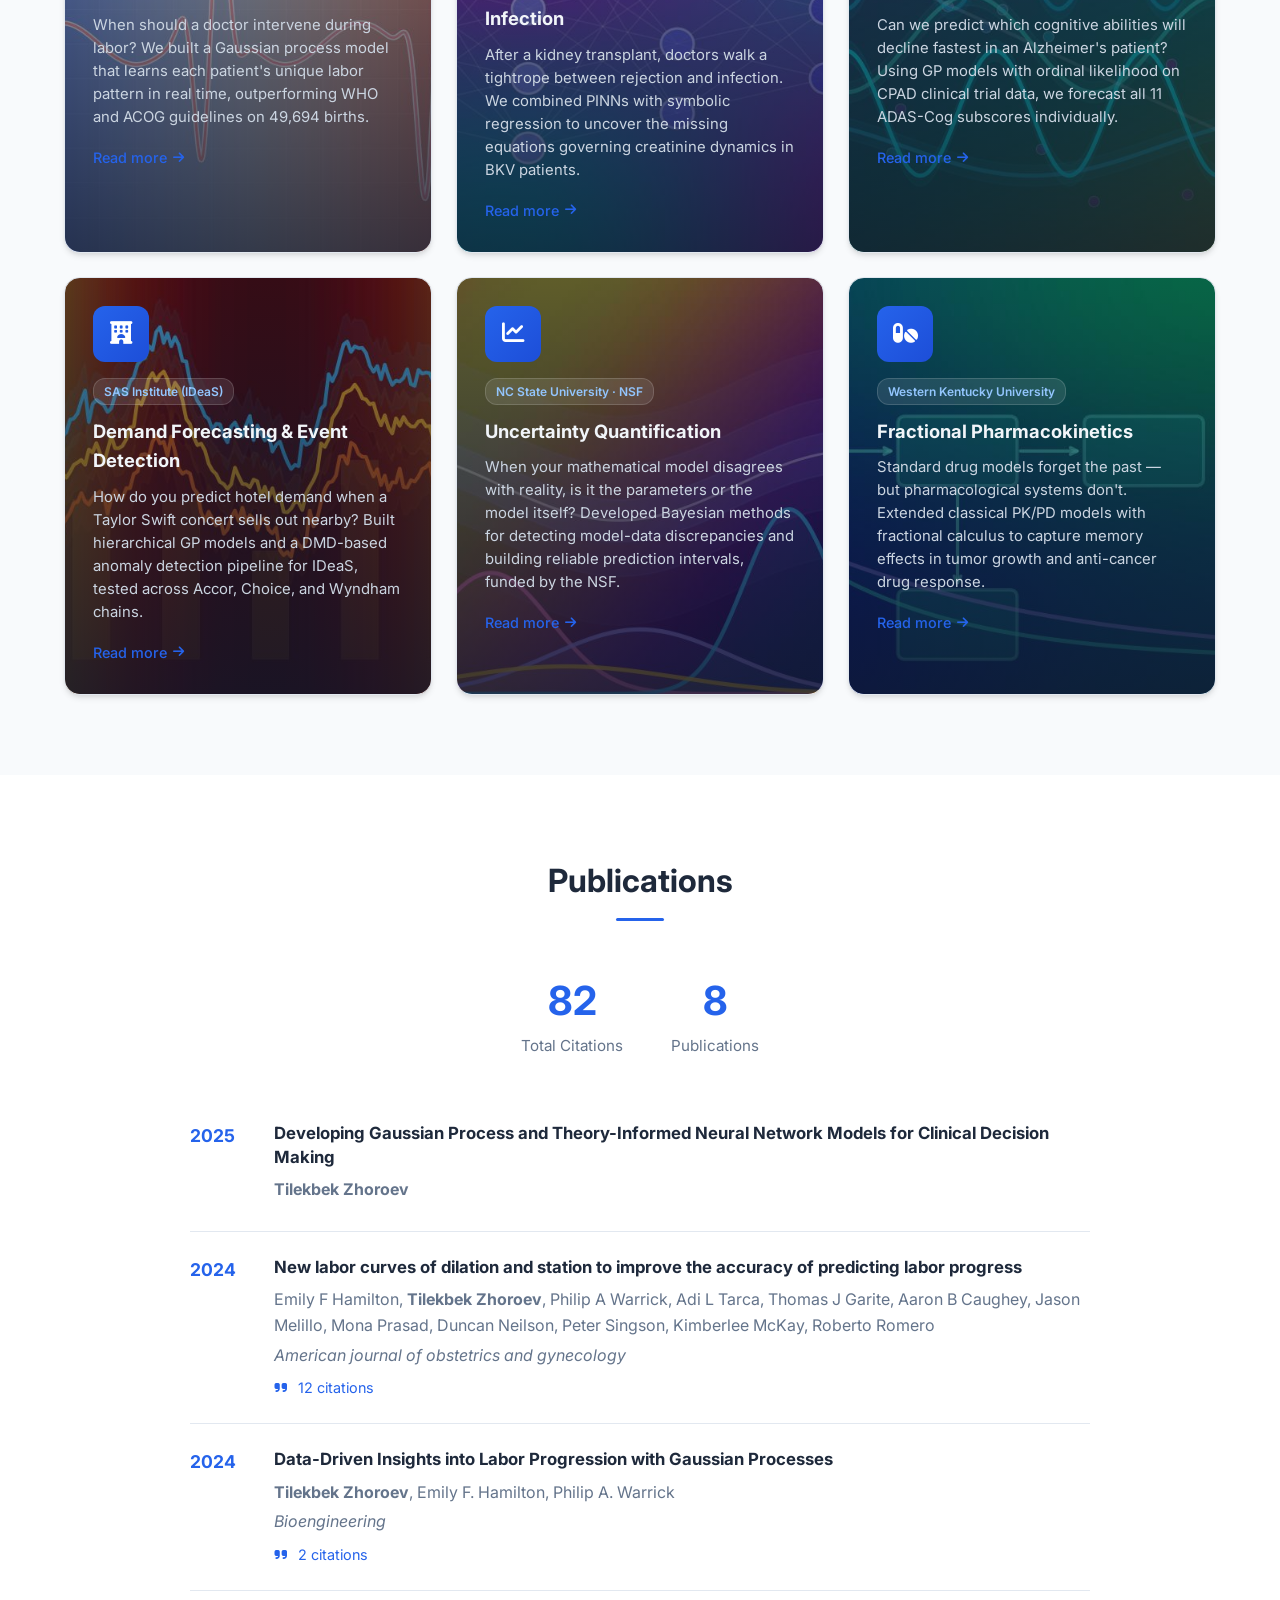
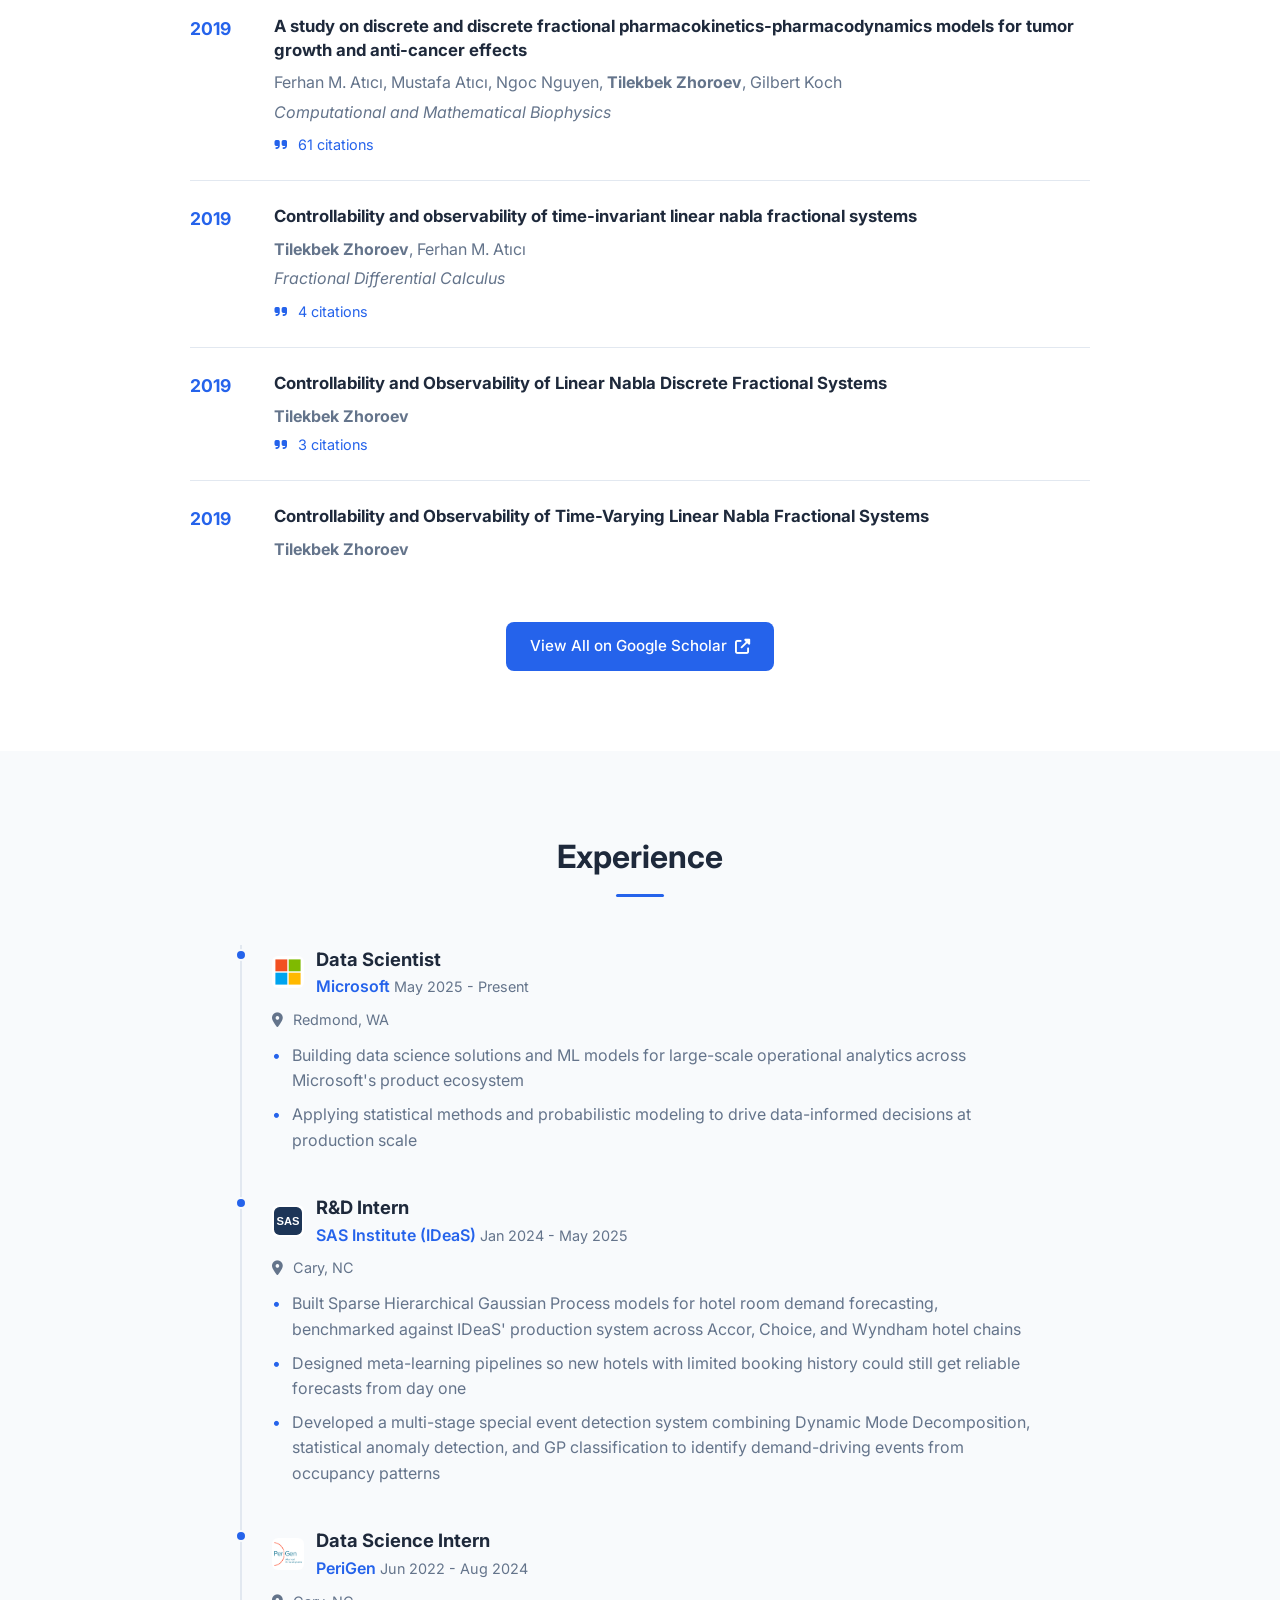
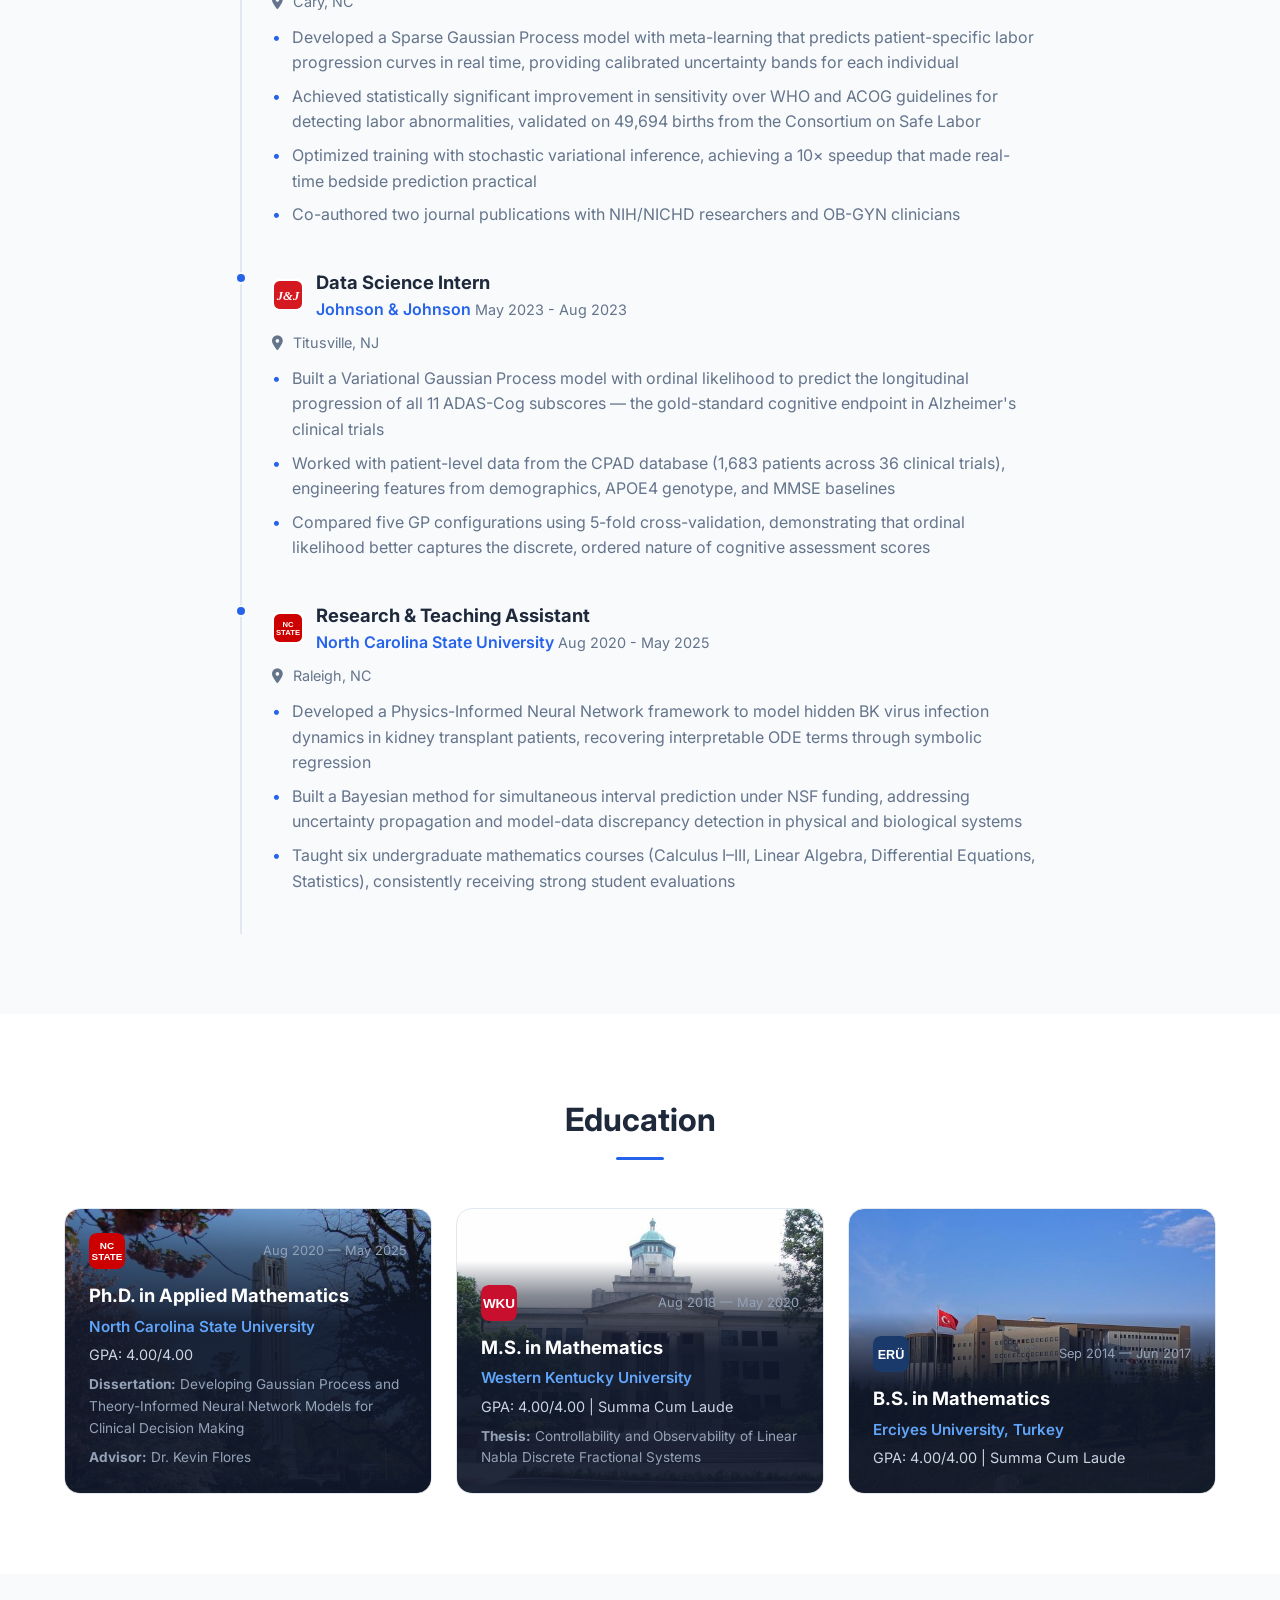
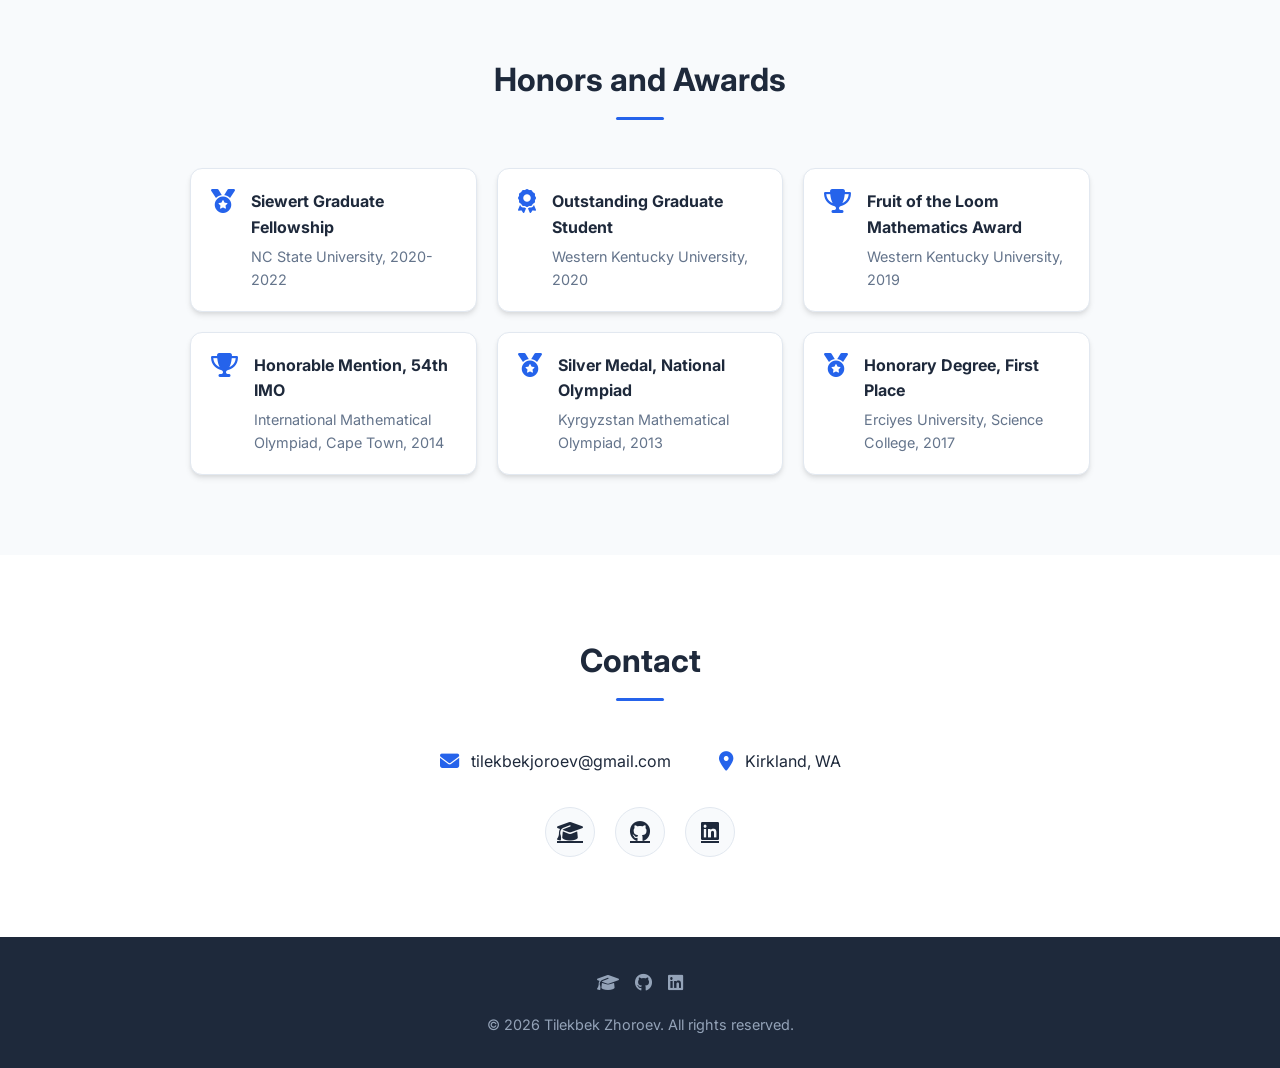
==== commit 364760f8: "Humanize content: deeper research narratives, richer experience bullets, remove h-index - Rewrite he" ====
--- a/index.html
+++ b/index.html
@@ -76,8 +76,8 @@
             <div class="hero-text">
                 <h1>Tilekbek Zhoroev</h1>
                 <p class="subtitle">Applied Mathematician & Data Scientist</p>
-                <p class="tagline">Building uncertainty-aware ML models for clinical decision-making and scientific computing</p>
-                <p class="hero-metrics">8 Publications · 80+ Citations · h-index 3</p>
+                <p class="tagline">I build probabilistic models that help doctors make better decisions and help businesses see around corners — always asking "how confident should we be?"</p>
+                <p class="hero-metrics">7 Publications · 80+ Citations</p>
                 <div class="hero-links">
                     <a href="https://scholar.google.com/citations?user=ShuoePgAAAAJ&hl=en" target="_blank" rel="noopener noreferrer" class="btn btn-primary">
                         <i class="fas fa-graduation-cap"></i> Google Scholar
@@ -104,8 +104,8 @@
         <div class="container">
             <h2 class="section-title">About Me</h2>
             <div class="about-content">
-                <p>I am a Data Scientist at Microsoft with a Ph.D. in Applied Mathematics from North Carolina State University. My work sits at the intersection of <strong>probabilistic machine learning</strong>, <strong>scientific computing</strong>, and <strong>decision-making under uncertainty</strong>.</p>
-                <p>My dissertation developed Gaussian process and physics-informed neural network models for clinical decision support — predicting labor progression and BK virus infection dynamics from sparse patient data. I have also worked on Alzheimer's disease progression modeling, pharmacokinetic systems, demand forecasting, and Bayesian uncertainty quantification across healthcare, pharmaceutical, and hospitality domains.</p>
+                <p>I'm a Data Scientist at Microsoft and hold a Ph.D. in Applied Mathematics from North Carolina State University. What drives my work is a simple question: <strong>when a model makes a prediction, how much should we trust it?</strong></p>
+                <p>During my Ph.D., I built Gaussian process and physics-informed neural network models to help clinicians — predicting how labor will progress for individual patients, and uncovering hidden infection dynamics in kidney transplant recipients from sparse clinical records. Along the way, I've also worked on Alzheimer's disease progression forecasting at Johnson &amp; Johnson, hotel demand prediction at SAS, and Bayesian uncertainty quantification funded by the NSF. Each project reinforced the same lesson: the uncertainty around a prediction is often more valuable than the prediction itself.</p>
                 <div class="research-interests">
                     <span class="interest-tag">Uncertainty Quantification</span>
                     <span class="interest-tag">Physics-Informed Neural Networks</span>
@@ -126,42 +126,42 @@
                     <div class="research-icon"><i class="fas fa-heartbeat"></i></div>
                     <span class="research-badge">PeriGen / NIH / NICHD</span>
                     <h3>Labor Progression Prediction</h3>
-                    <p>Developed patient-specific labor progression curves using sparse Gaussian processes, improving prediction sensitivity over WHO and ACOG guidelines while quantifying uncertainty for clinical monitoring.</p>
+                    <p>When should a doctor intervene during labor? We built a Gaussian process model that learns each patient's unique labor pattern in real time, outperforming WHO and ACOG guidelines on 49,694 births.</p>
                     <span class="research-link">Read more <i class="fas fa-arrow-right"></i></span>
                 </a>
                 <a href="research/pinns-bkv.html" class="research-card" style="background-image:url('assets/research/card-bkv.jpg')">
                     <div class="research-icon"><i class="fas fa-brain"></i></div>
                     <span class="research-badge">NC State University (PhD)</span>
-                    <h3>Interpretable Discovery of Hidden Dynamics in BKV Infection</h3>
-                    <p>Modeled hidden BK virus dynamics after kidney transplant using PINNs and symbolic regression, recovering interpretable equations from sparse clinical data for early infection detection.</p>
+                    <h3>Hidden Dynamics in BK Virus Infection</h3>
+                    <p>After a kidney transplant, doctors walk a tightrope between rejection and infection. We combined PINNs with symbolic regression to uncover the missing equations governing creatinine dynamics in BKV patients.</p>
                     <span class="research-link">Read more <i class="fas fa-arrow-right"></i></span>
                 </a>
                 <a href="research/alzheimers.html" class="research-card" style="background-image:url('assets/research/card-alzheimers.jpg')">
                     <div class="research-icon"><i class="fas fa-dna"></i></div>
                     <span class="research-badge">Johnson &amp; Johnson</span>
-                    <h3>Alzheimer's Disease Progression Modeling</h3>
-                    <p>Predicted progression of 11 ADAS-Cog subscores in Alzheimer's patients using longitudinal clinical trial data from the CPAD database, enabling individualized trajectory forecasting.</p>
+                    <h3>Alzheimer's Disease Progression</h3>
+                    <p>Can we predict which cognitive abilities will decline fastest in an Alzheimer's patient? Using GP models with ordinal likelihood on CPAD clinical trial data, we forecast all 11 ADAS-Cog subscores individually.</p>
                     <span class="research-link">Read more <i class="fas fa-arrow-right"></i></span>
                 </a>
                 <a href="research/demand-forecasting-sas.html" class="research-card" style="background-image:url('assets/research/card-sas.jpg')">
                     <div class="research-icon"><i class="fas fa-hotel"></i></div>
                     <span class="research-badge">SAS Institute (IDeaS)</span>
-                    <h3>Demand Forecasting &amp; Special Event Detection</h3>
-                    <p>Built structured heteroscedastic GP models and anomaly detection systems for hotel demand forecasting across major hospitality chains at IDeaS, a SAS company.</p>
+                    <h3>Demand Forecasting &amp; Event Detection</h3>
+                    <p>How do you predict hotel demand when a Taylor Swift concert sells out nearby? Built hierarchical GP models and a DMD-based anomaly detection pipeline for IDeaS, tested across Accor, Choice, and Wyndham chains.</p>
                     <span class="research-link">Read more <i class="fas fa-arrow-right"></i></span>
                 </a>
                 <a href="research/uncertainty-quantification.html" class="research-card" style="background-image:url('assets/research/card-uq.jpg')">
                     <div class="research-icon"><i class="fas fa-chart-line"></i></div>
                     <span class="research-badge">NC State University · NSF</span>
-                    <h3>Uncertainty Quantification for Physical &amp; Biological Models</h3>
-                    <p>Developed Bayesian methods for simultaneous interval prediction and model-discrepancy detection, addressing uncertainty in extrapolation domains for physical and biological systems.</p>
+                    <h3>Uncertainty Quantification</h3>
+                    <p>When your mathematical model disagrees with reality, is it the parameters or the model itself? Developed Bayesian methods for detecting model-data discrepancies and building reliable prediction intervals, funded by the NSF.</p>
                     <span class="research-link">Read more <i class="fas fa-arrow-right"></i></span>
                 </a>
                 <a href="research/pharmacokinetics.html" class="research-card" style="background-image:url('assets/research/card-pharma.jpg')">
                     <div class="research-icon"><i class="fas fa-pills"></i></div>
                     <span class="research-badge">Western Kentucky University</span>
-                    <h3>Discrete Fractional Pharmacokinetics Modeling</h3>
-                    <p>Formulated discrete fractional PK/PD models for tumor growth and anti-cancer drug effects, bridging fractional calculus with compartmental pharmacokinetic modeling.</p>
+                    <h3>Fractional Pharmacokinetics</h3>
+                    <p>Standard drug models forget the past — but pharmacological systems don't. Extended classical PK/PD models with fractional calculus to capture memory effects in tumor growth and anti-cancer drug response.</p>
                     <span class="research-link">Read more <i class="fas fa-arrow-right"></i></span>
                 </a>
             </div>
@@ -199,7 +199,10 @@
                             </div>
                         </div>
                         <p class="location"><i class="fas fa-map-marker-alt"></i> Redmond, WA</p>
-                        <p>Developing data science solutions and machine learning models for large-scale operational analytics, applying statistical methods and ML techniques to drive data-informed decision-making.</p>
+                        <ul>
+                            <li>Building data science solutions and ML models for large-scale operational analytics across Microsoft's product ecosystem</li>
+                            <li>Applying statistical methods and probabilistic modeling to drive data-informed decisions at production scale</li>
+                        </ul>
                     </div>
                 </div>
                 <div class="timeline-item">
@@ -215,9 +218,9 @@
                         </div>
                         <p class="location"><i class="fas fa-map-marker-alt"></i> Cary, NC</p>
                         <ul>
-                            <li>Developed demand forecasting models for hotel occupancy across multiple chains</li>
-                            <li>Optimized models using meta-learning for hotels with limited data</li>
-                            <li>Designed semi-supervised learning model for special event detection</li>
+                            <li>Built Sparse Hierarchical Gaussian Process models for hotel room demand forecasting, benchmarked against IDeaS' production system across Accor, Choice, and Wyndham hotel chains</li>
+                            <li>Designed meta-learning pipelines so new hotels with limited booking history could still get reliable forecasts from day one</li>
+                            <li>Developed a multi-stage special event detection system combining Dynamic Mode Decomposition, statistical anomaly detection, and GP classification to identify demand-driving events from occupancy patterns</li>
                         </ul>
                     </div>
                 </div>
@@ -234,9 +237,10 @@
                         </div>
                         <p class="location"><i class="fas fa-map-marker-alt"></i> Cary, NC</p>
                         <ul>
-                            <li>Developed GP models for predicting labor progression using TensorFlow and GPFlow</li>
-                            <li>Optimized training procedures achieving 10x speedup with stochastic methods</li>
-                            <li>Collaborated with NIH/NICHD researchers and clinicians</li>
+                            <li>Developed a Sparse Gaussian Process model with meta-learning that predicts patient-specific labor progression curves in real time, providing calibrated uncertainty bands for each individual</li>
+                            <li>Achieved statistically significant improvement in sensitivity over WHO and ACOG guidelines for detecting labor abnormalities, validated on 49,694 births from the Consortium on Safe Labor</li>
+                            <li>Optimized training with stochastic variational inference, achieving a 10× speedup that made real-time bedside prediction practical</li>
+                            <li>Co-authored two journal publications with NIH/NICHD researchers and OB-GYN clinicians</li>
                         </ul>
                     </div>
                 </div>
@@ -253,9 +257,9 @@
                         </div>
                         <p class="location"><i class="fas fa-map-marker-alt"></i> Titusville, NJ</p>
                         <ul>
-                            <li>Built Variational Gaussian Process model for Alzheimer's disease progression</li>
-                            <li>Predicted ADAS cognitive scores with uncertainty quantification</li>
-                            <li>Compared 5 model configurations using 5-fold cross-validation</li>
+                            <li>Built a Variational Gaussian Process model with ordinal likelihood to predict the longitudinal progression of all 11 ADAS-Cog subscores — the gold-standard cognitive endpoint in Alzheimer's clinical trials</li>
+                            <li>Worked with patient-level data from the CPAD database (1,683 patients across 36 clinical trials), engineering features from demographics, APOE4 genotype, and MMSE baselines</li>
+                            <li>Compared five GP configurations using 5-fold cross-validation, demonstrating that ordinal likelihood better captures the discrete, ordered nature of cognitive assessment scores</li>
                         </ul>
                     </div>
                 </div>
@@ -272,9 +276,9 @@
                         </div>
                         <p class="location"><i class="fas fa-map-marker-alt"></i> Raleigh, NC</p>
                         <ul>
-                            <li>Developed PINNs framework for BK virus infection dynamics</li>
-                            <li>Implemented Bayesian approaches for uncertainty quantification</li>
-                            <li>Delivered lectures for six undergraduate courses</li>
+                            <li>Developed a Physics-Informed Neural Network framework to model hidden BK virus infection dynamics in kidney transplant patients, recovering interpretable ODE terms through symbolic regression</li>
+                            <li>Built a Bayesian method for simultaneous interval prediction under NSF funding, addressing uncertainty propagation and model-data discrepancy detection in physical and biological systems</li>
+                            <li>Taught six undergraduate mathematics courses (Calculus I–III, Linear Algebra, Differential Equations, Statistics), consistently receiving strong student evaluations</li>
                         </ul>
                     </div>
                 </div>
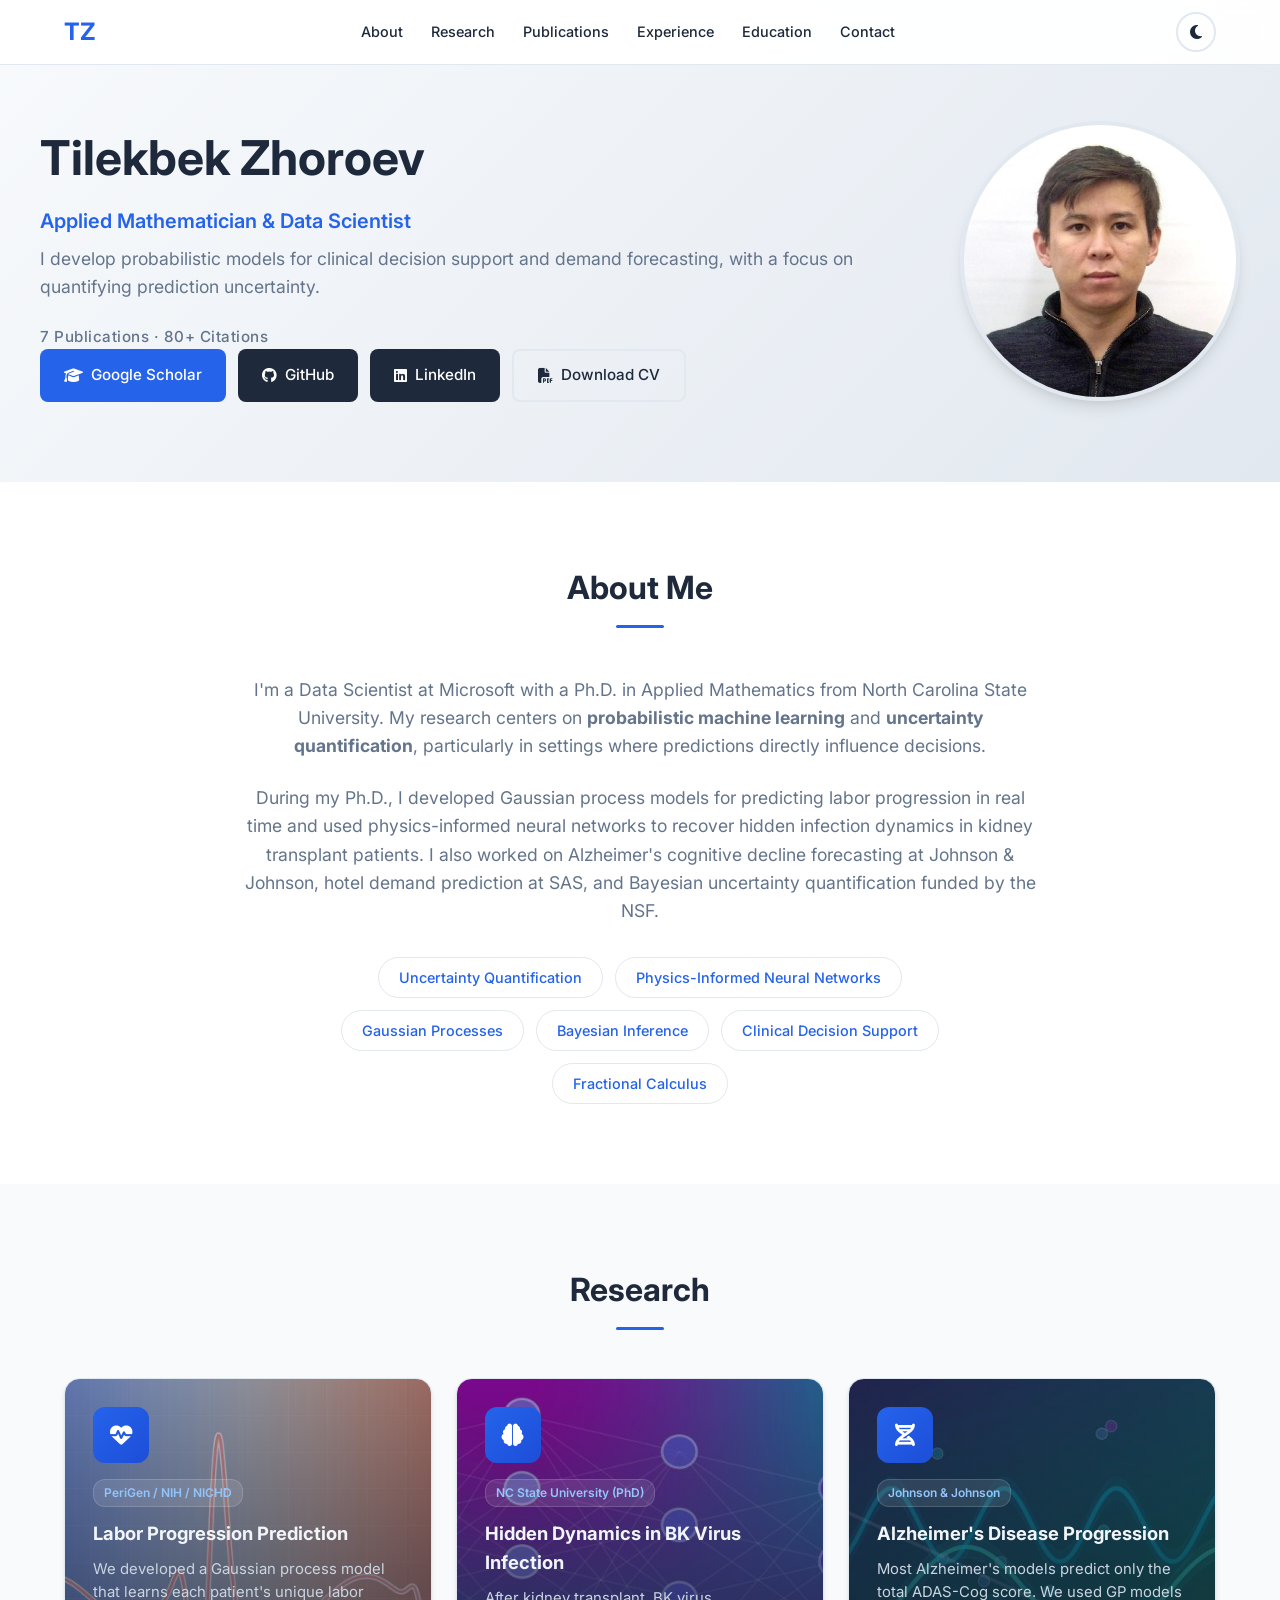
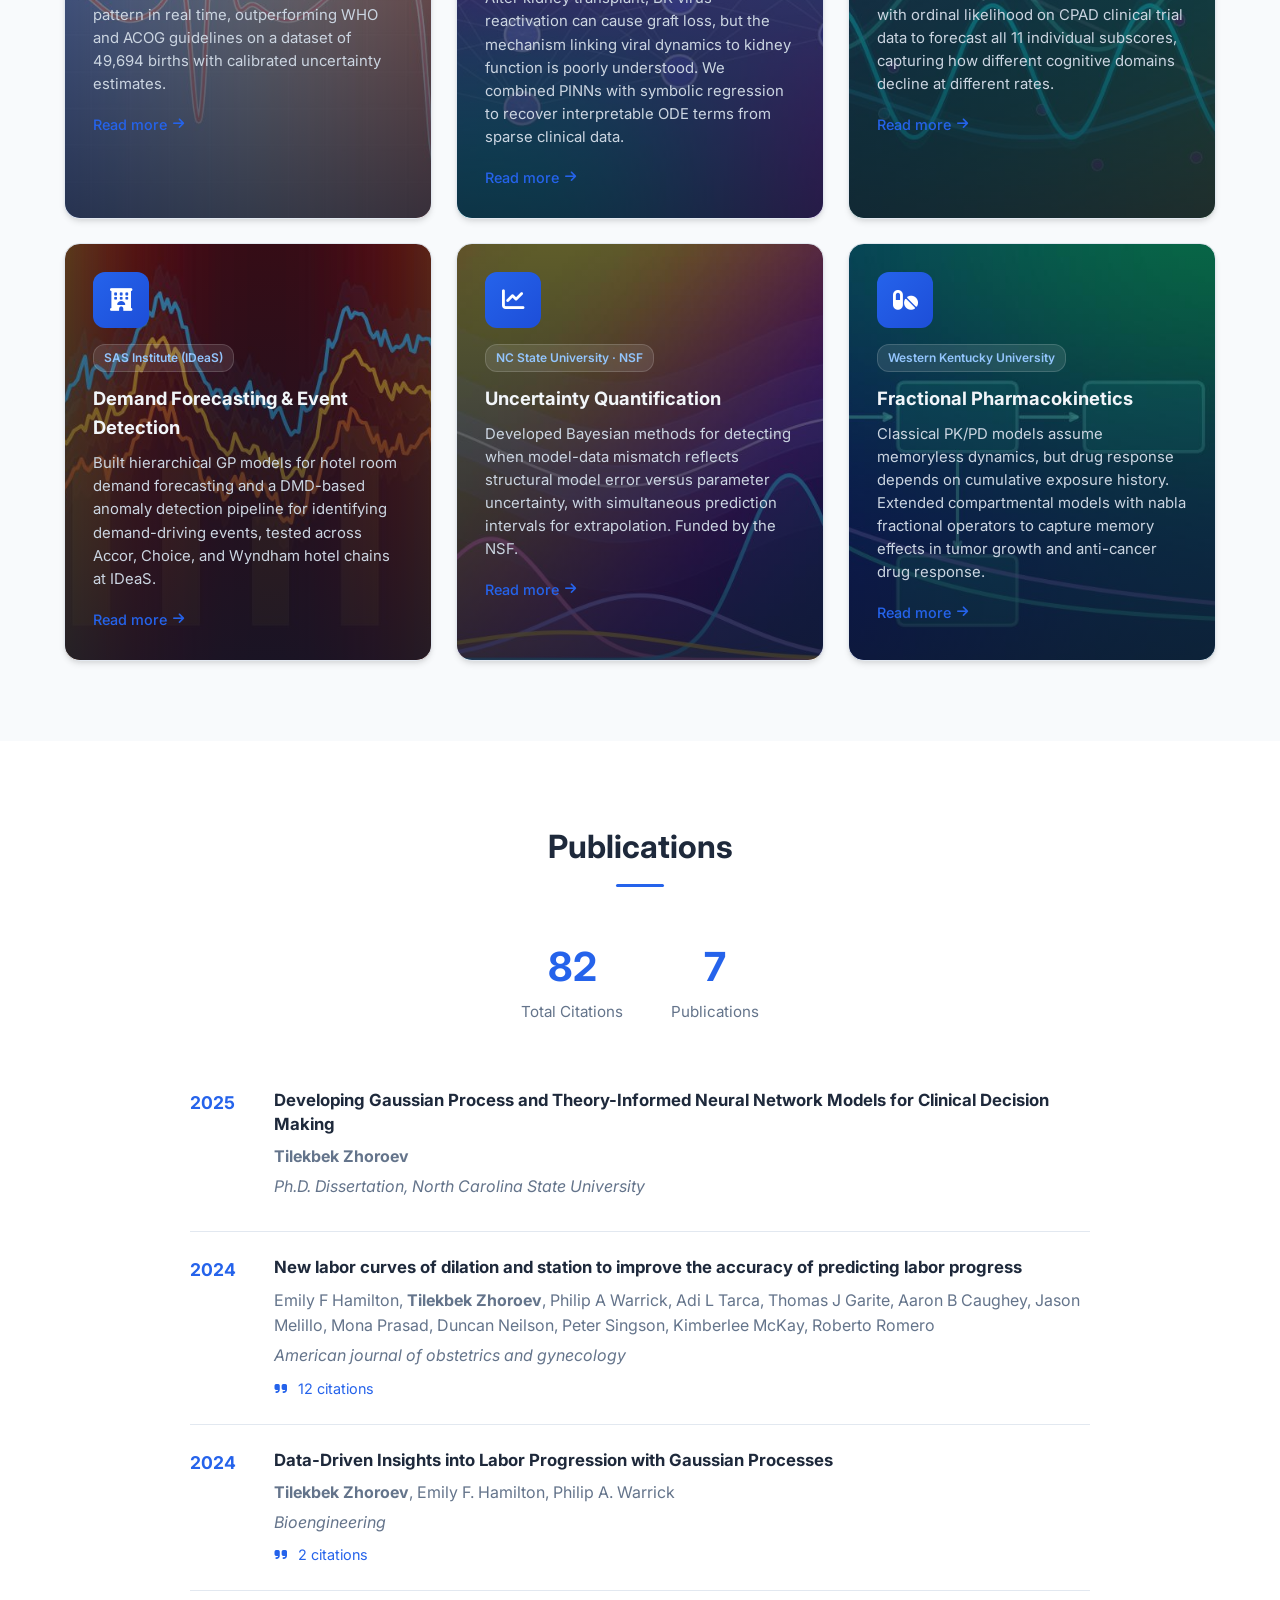
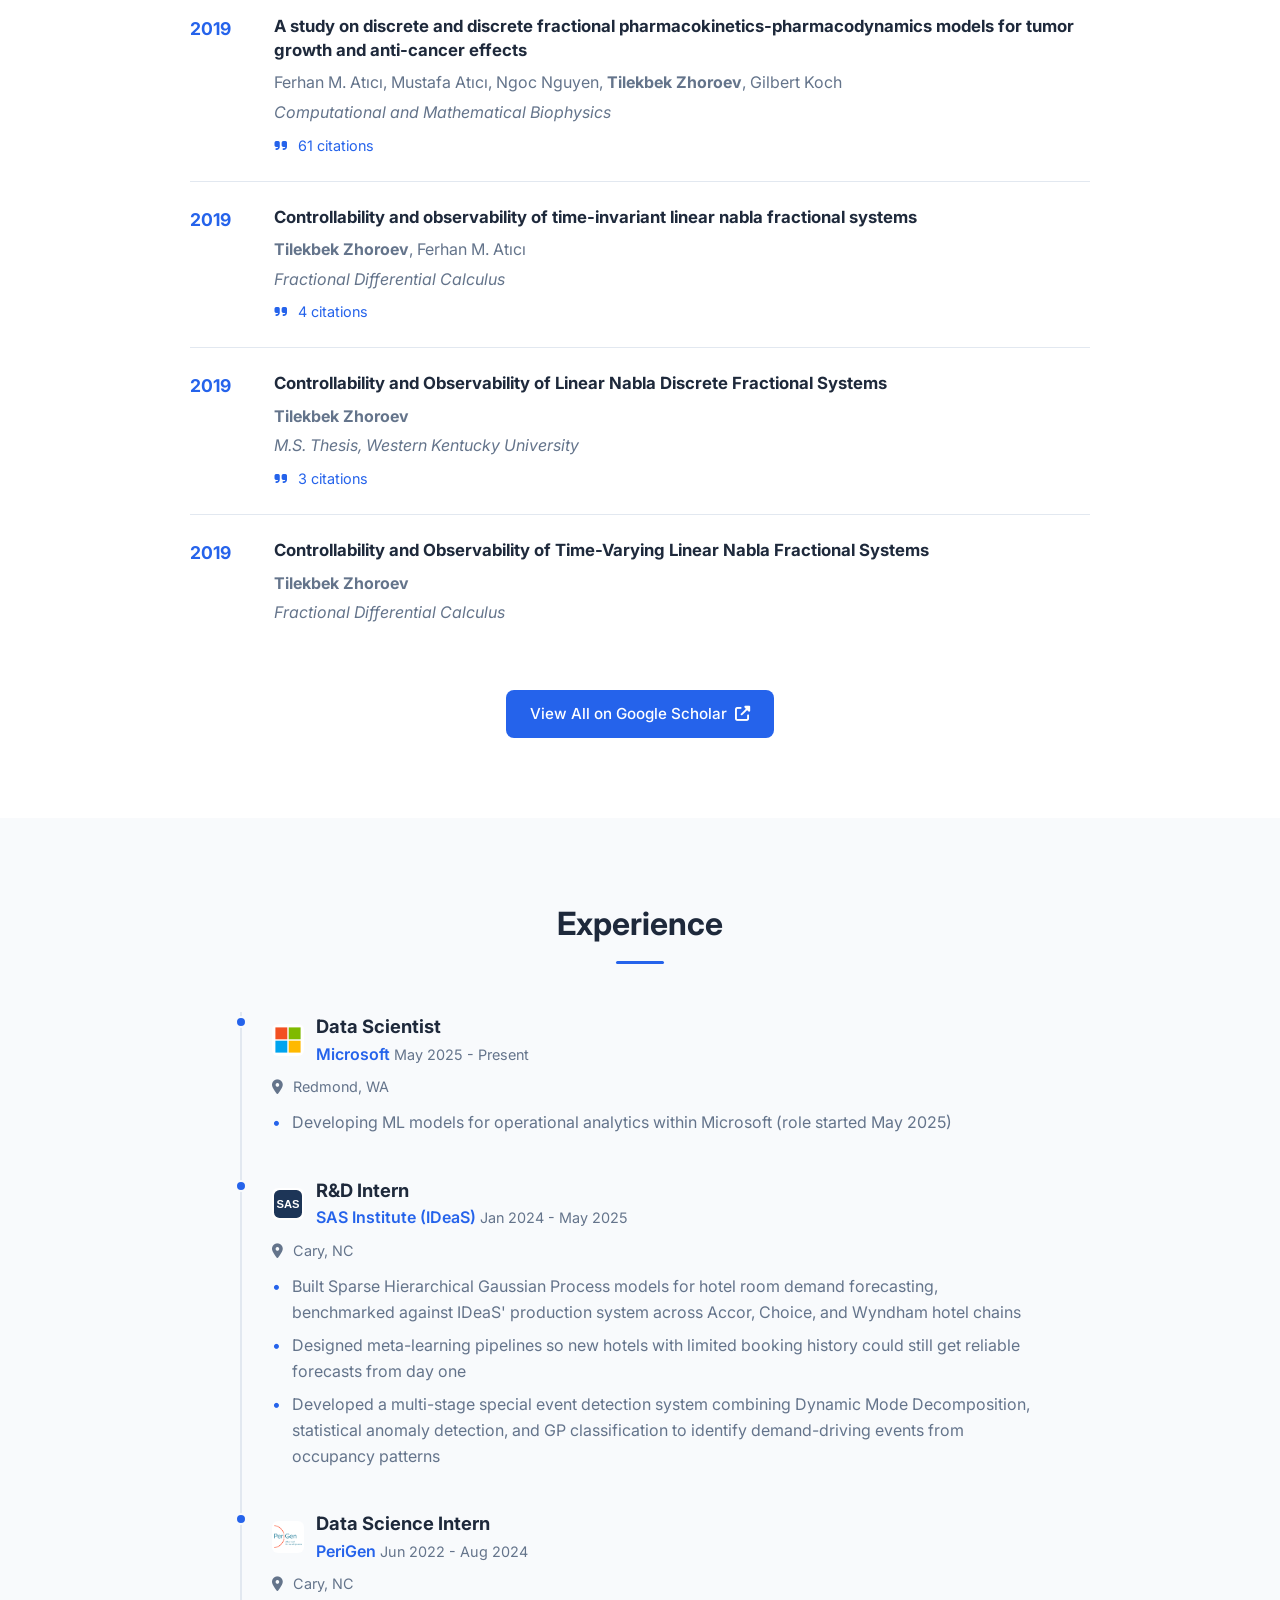
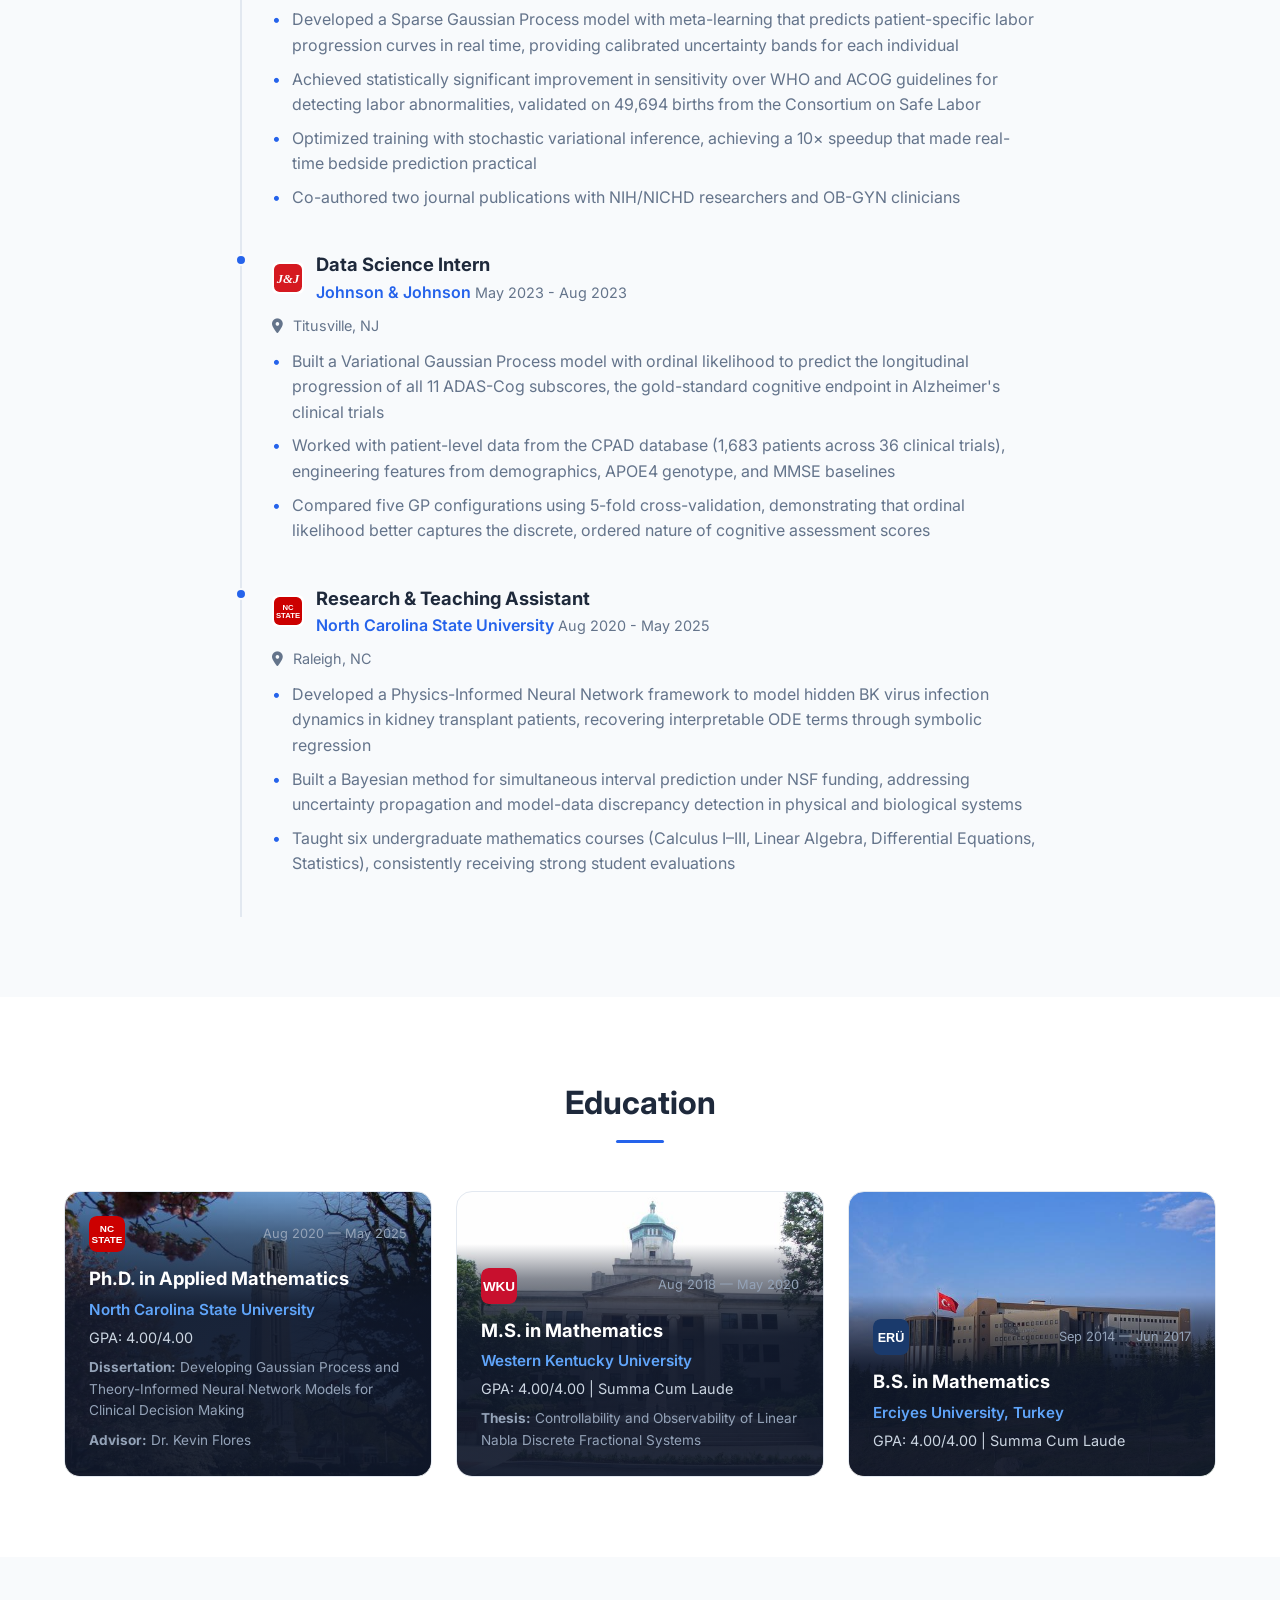
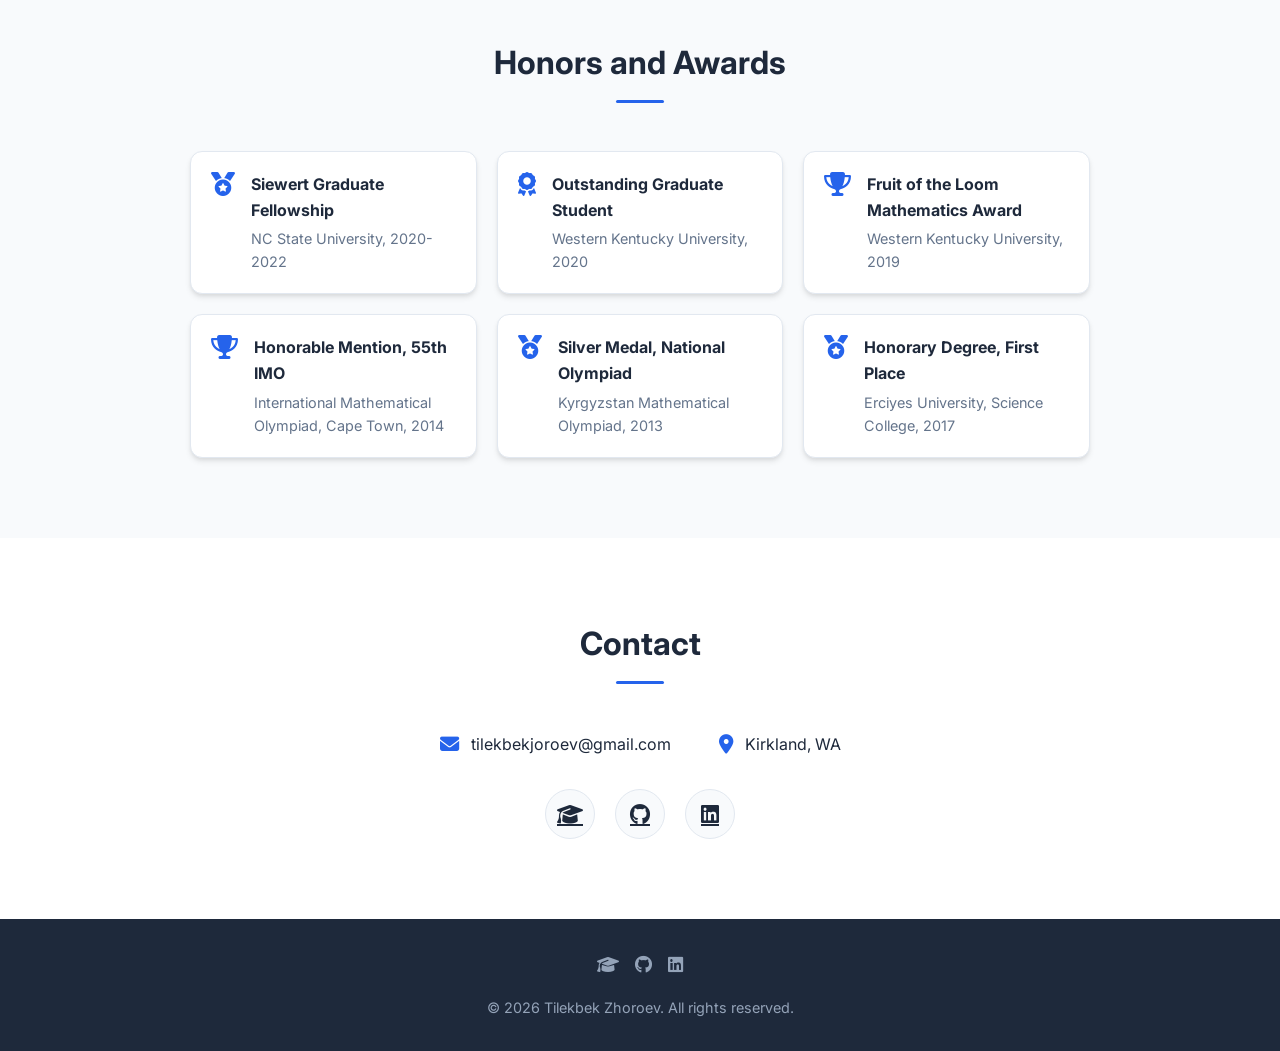
==== commit 215e425b: "Deep audit: fix AI tells, add figures/equations, fix factual errors Content fixes: - Remove all em-d" ====
--- a/index.html
+++ b/index.html
@@ -4,7 +4,7 @@
     <meta charset="UTF-8">
     <meta name="viewport" content="width=device-width, initial-scale=1.0">
     <title>Tilekbek Zhoroev | Applied Mathematician &amp; Data Scientist</title>
-    <meta name="description" content="Tilekbek Zhoroev — Ph.D. in Applied Mathematics, Data Scientist at Microsoft. Research in Gaussian processes, physics-informed neural networks, uncertainty quantification, and clinical decision making.">
+    <meta name="description" content="Tilekbek Zhoroev, Ph.D. in Applied Mathematics, Data Scientist at Microsoft. Research in Gaussian processes, physics-informed neural networks, uncertainty quantification, and clinical decision making.">
     <meta property="og:title" content="Tilekbek Zhoroev | Applied Mathematician & Data Scientist">
     <meta property="og:description" content="Ph.D. in Applied Mathematics. Research in Gaussian processes, PINNs, and uncertainty quantification.">
     <meta property="og:type" content="website">
@@ -76,7 +76,7 @@
             <div class="hero-text">
                 <h1>Tilekbek Zhoroev</h1>
                 <p class="subtitle">Applied Mathematician & Data Scientist</p>
-                <p class="tagline">I build probabilistic models that help doctors make better decisions and help businesses see around corners — always asking "how confident should we be?"</p>
+                <p class="tagline">I develop probabilistic models for clinical decision support and demand forecasting, with a focus on quantifying prediction uncertainty.</p>
                 <p class="hero-metrics">7 Publications · 80+ Citations</p>
                 <div class="hero-links">
                     <a href="https://scholar.google.com/citations?user=ShuoePgAAAAJ&hl=en" target="_blank" rel="noopener noreferrer" class="btn btn-primary">
@@ -104,8 +104,8 @@
         <div class="container">
             <h2 class="section-title">About Me</h2>
             <div class="about-content">
-                <p>I'm a Data Scientist at Microsoft and hold a Ph.D. in Applied Mathematics from North Carolina State University. What drives my work is a simple question: <strong>when a model makes a prediction, how much should we trust it?</strong></p>
-                <p>During my Ph.D., I built Gaussian process and physics-informed neural network models to help clinicians — predicting how labor will progress for individual patients, and uncovering hidden infection dynamics in kidney transplant recipients from sparse clinical records. Along the way, I've also worked on Alzheimer's disease progression forecasting at Johnson &amp; Johnson, hotel demand prediction at SAS, and Bayesian uncertainty quantification funded by the NSF. Each project reinforced the same lesson: the uncertainty around a prediction is often more valuable than the prediction itself.</p>
+                <p>I'm a Data Scientist at Microsoft with a Ph.D. in Applied Mathematics from North Carolina State University. My research centers on <strong>probabilistic machine learning</strong> and <strong>uncertainty quantification</strong>, particularly in settings where predictions directly influence decisions.</p>
+                <p>During my Ph.D., I developed Gaussian process models for predicting labor progression in real time and used physics-informed neural networks to recover hidden infection dynamics in kidney transplant patients. I also worked on Alzheimer's cognitive decline forecasting at Johnson &amp; Johnson, hotel demand prediction at SAS, and Bayesian uncertainty quantification funded by the NSF.</p>
                 <div class="research-interests">
                     <span class="interest-tag">Uncertainty Quantification</span>
                     <span class="interest-tag">Physics-Informed Neural Networks</span>
@@ -126,42 +126,42 @@
                     <div class="research-icon"><i class="fas fa-heartbeat"></i></div>
                     <span class="research-badge">PeriGen / NIH / NICHD</span>
                     <h3>Labor Progression Prediction</h3>
-                    <p>When should a doctor intervene during labor? We built a Gaussian process model that learns each patient's unique labor pattern in real time, outperforming WHO and ACOG guidelines on 49,694 births.</p>
+                    <p>We developed a Gaussian process model that learns each patient's unique labor pattern in real time, outperforming WHO and ACOG guidelines on a dataset of 49,694 births with calibrated uncertainty estimates.</p>
                     <span class="research-link">Read more <i class="fas fa-arrow-right"></i></span>
                 </a>
                 <a href="research/pinns-bkv.html" class="research-card" style="background-image:url('assets/research/card-bkv.jpg')">
                     <div class="research-icon"><i class="fas fa-brain"></i></div>
                     <span class="research-badge">NC State University (PhD)</span>
                     <h3>Hidden Dynamics in BK Virus Infection</h3>
-                    <p>After a kidney transplant, doctors walk a tightrope between rejection and infection. We combined PINNs with symbolic regression to uncover the missing equations governing creatinine dynamics in BKV patients.</p>
+                    <p>After kidney transplant, BK virus reactivation can cause graft loss, but the mechanism linking viral dynamics to kidney function is poorly understood. We combined PINNs with symbolic regression to recover interpretable ODE terms from sparse clinical data.</p>
                     <span class="research-link">Read more <i class="fas fa-arrow-right"></i></span>
                 </a>
                 <a href="research/alzheimers.html" class="research-card" style="background-image:url('assets/research/card-alzheimers.jpg')">
                     <div class="research-icon"><i class="fas fa-dna"></i></div>
                     <span class="research-badge">Johnson &amp; Johnson</span>
                     <h3>Alzheimer's Disease Progression</h3>
-                    <p>Can we predict which cognitive abilities will decline fastest in an Alzheimer's patient? Using GP models with ordinal likelihood on CPAD clinical trial data, we forecast all 11 ADAS-Cog subscores individually.</p>
+                    <p>Most Alzheimer's models predict only the total ADAS-Cog score. We used GP models with ordinal likelihood on CPAD clinical trial data to forecast all 11 individual subscores, capturing how different cognitive domains decline at different rates.</p>
                     <span class="research-link">Read more <i class="fas fa-arrow-right"></i></span>
                 </a>
                 <a href="research/demand-forecasting-sas.html" class="research-card" style="background-image:url('assets/research/card-sas.jpg')">
                     <div class="research-icon"><i class="fas fa-hotel"></i></div>
                     <span class="research-badge">SAS Institute (IDeaS)</span>
                     <h3>Demand Forecasting &amp; Event Detection</h3>
-                    <p>How do you predict hotel demand when a Taylor Swift concert sells out nearby? Built hierarchical GP models and a DMD-based anomaly detection pipeline for IDeaS, tested across Accor, Choice, and Wyndham chains.</p>
+                    <p>Built hierarchical GP models for hotel room demand forecasting and a DMD-based anomaly detection pipeline for identifying demand-driving events, tested across Accor, Choice, and Wyndham hotel chains at IDeaS.</p>
                     <span class="research-link">Read more <i class="fas fa-arrow-right"></i></span>
                 </a>
                 <a href="research/uncertainty-quantification.html" class="research-card" style="background-image:url('assets/research/card-uq.jpg')">
                     <div class="research-icon"><i class="fas fa-chart-line"></i></div>
                     <span class="research-badge">NC State University · NSF</span>
                     <h3>Uncertainty Quantification</h3>
-                    <p>When your mathematical model disagrees with reality, is it the parameters or the model itself? Developed Bayesian methods for detecting model-data discrepancies and building reliable prediction intervals, funded by the NSF.</p>
+                    <p>Developed Bayesian methods for detecting when model-data mismatch reflects structural model error versus parameter uncertainty, with simultaneous prediction intervals for extrapolation. Funded by the NSF.</p>
                     <span class="research-link">Read more <i class="fas fa-arrow-right"></i></span>
                 </a>
                 <a href="research/pharmacokinetics.html" class="research-card" style="background-image:url('assets/research/card-pharma.jpg')">
                     <div class="research-icon"><i class="fas fa-pills"></i></div>
                     <span class="research-badge">Western Kentucky University</span>
                     <h3>Fractional Pharmacokinetics</h3>
-                    <p>Standard drug models forget the past — but pharmacological systems don't. Extended classical PK/PD models with fractional calculus to capture memory effects in tumor growth and anti-cancer drug response.</p>
+                    <p>Classical PK/PD models assume memoryless dynamics, but drug response depends on cumulative exposure history. Extended compartmental models with nabla fractional operators to capture memory effects in tumor growth and anti-cancer drug response.</p>
                     <span class="research-link">Read more <i class="fas fa-arrow-right"></i></span>
                 </a>
             </div>
@@ -200,8 +200,7 @@
                         </div>
                         <p class="location"><i class="fas fa-map-marker-alt"></i> Redmond, WA</p>
                         <ul>
-                            <li>Building data science solutions and ML models for large-scale operational analytics across Microsoft's product ecosystem</li>
-                            <li>Applying statistical methods and probabilistic modeling to drive data-informed decisions at production scale</li>
+                            <li>Developing ML models for operational analytics within Microsoft (role started May 2025)</li>
                         </ul>
                     </div>
                 </div>
@@ -257,7 +256,7 @@
                         </div>
                         <p class="location"><i class="fas fa-map-marker-alt"></i> Titusville, NJ</p>
                         <ul>
-                            <li>Built a Variational Gaussian Process model with ordinal likelihood to predict the longitudinal progression of all 11 ADAS-Cog subscores — the gold-standard cognitive endpoint in Alzheimer's clinical trials</li>
+                            <li>Built a Variational Gaussian Process model with ordinal likelihood to predict the longitudinal progression of all 11 ADAS-Cog subscores, the gold-standard cognitive endpoint in Alzheimer's clinical trials</li>
                             <li>Worked with patient-level data from the CPAD database (1,683 patients across 36 clinical trials), engineering features from demographics, APOE4 genotype, and MMSE baselines</li>
                             <li>Compared five GP configurations using 5-fold cross-validation, demonstrating that ordinal likelihood better captures the discrete, ordered nature of cognitive assessment scores</li>
                         </ul>
@@ -358,7 +357,7 @@
                 <div class="award-item">
                     <i class="fas fa-trophy"></i>
                     <div>
-                        <h4>Honorable Mention, 54th IMO</h4>
+                        <h4>Honorable Mention, 55th IMO</h4>
                         <p>International Mathematical Olympiad, Cape Town, 2014</p>
                     </div>
                 </div>
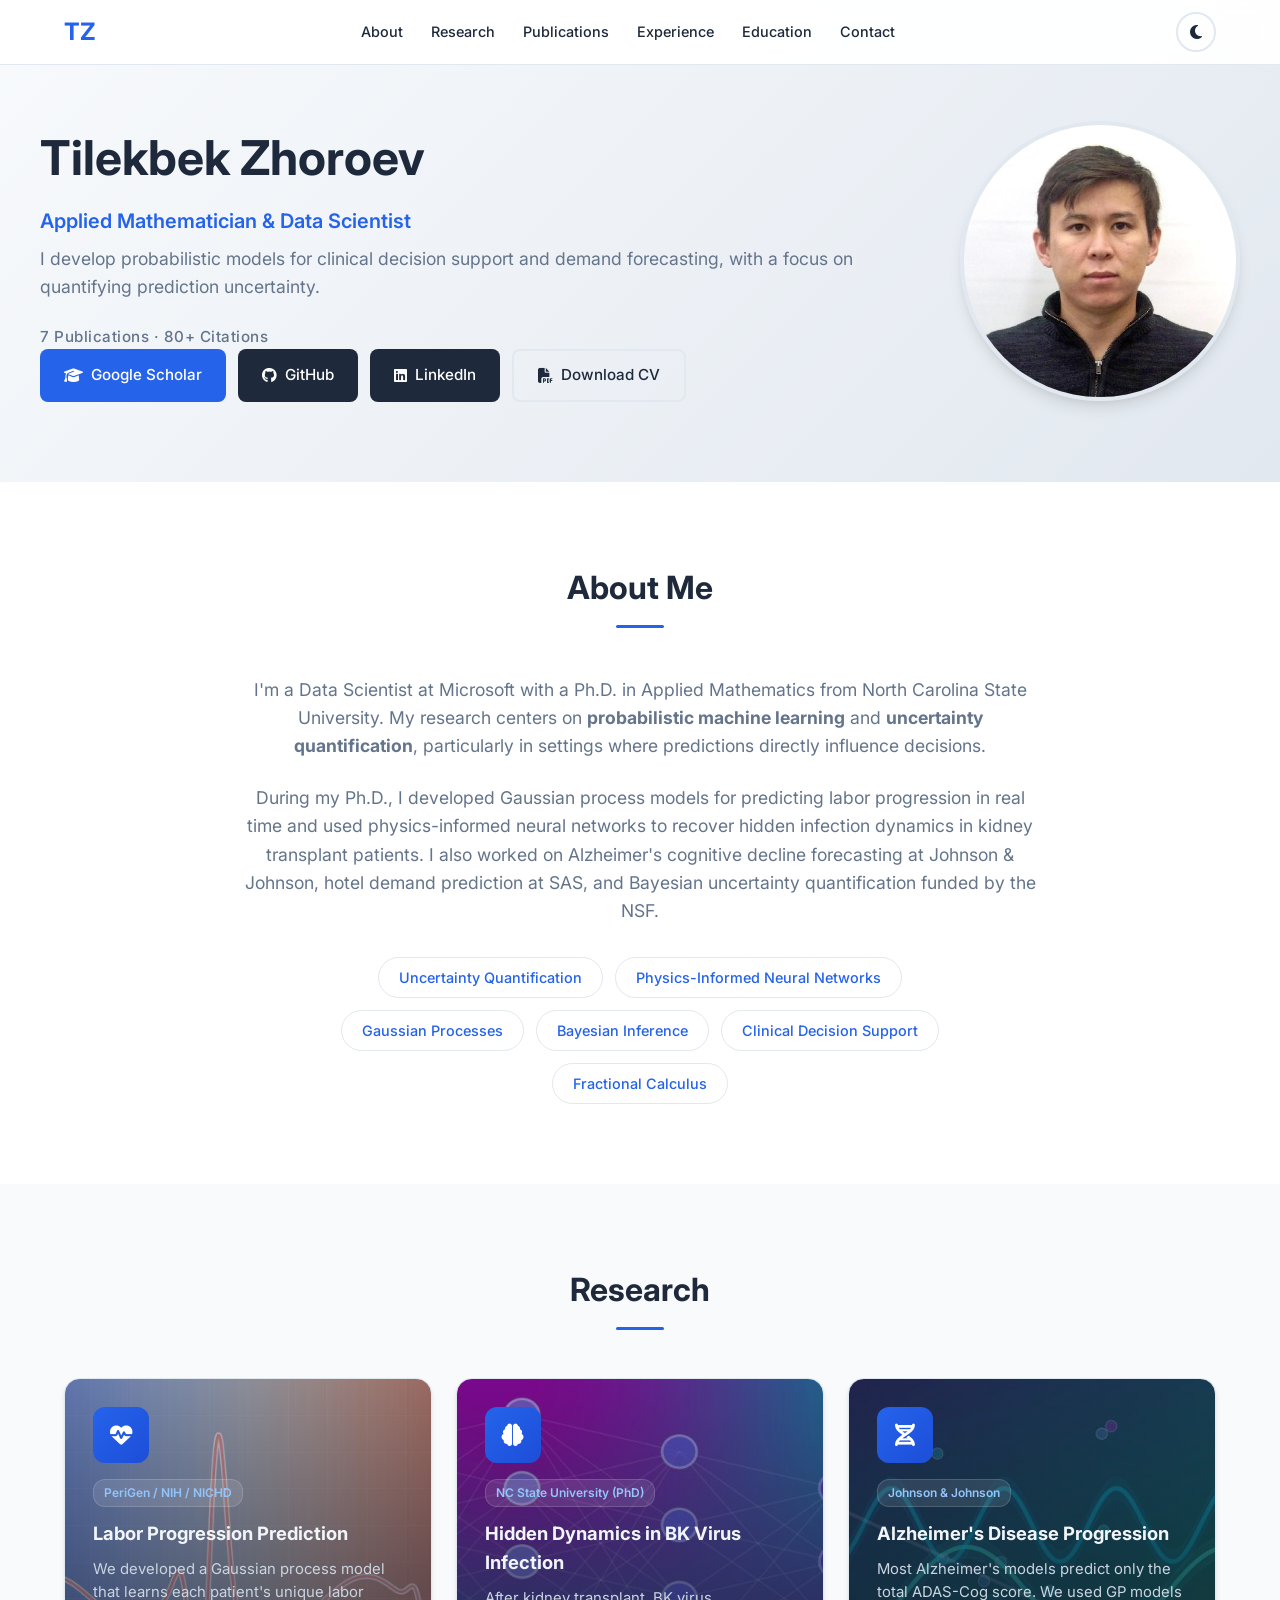
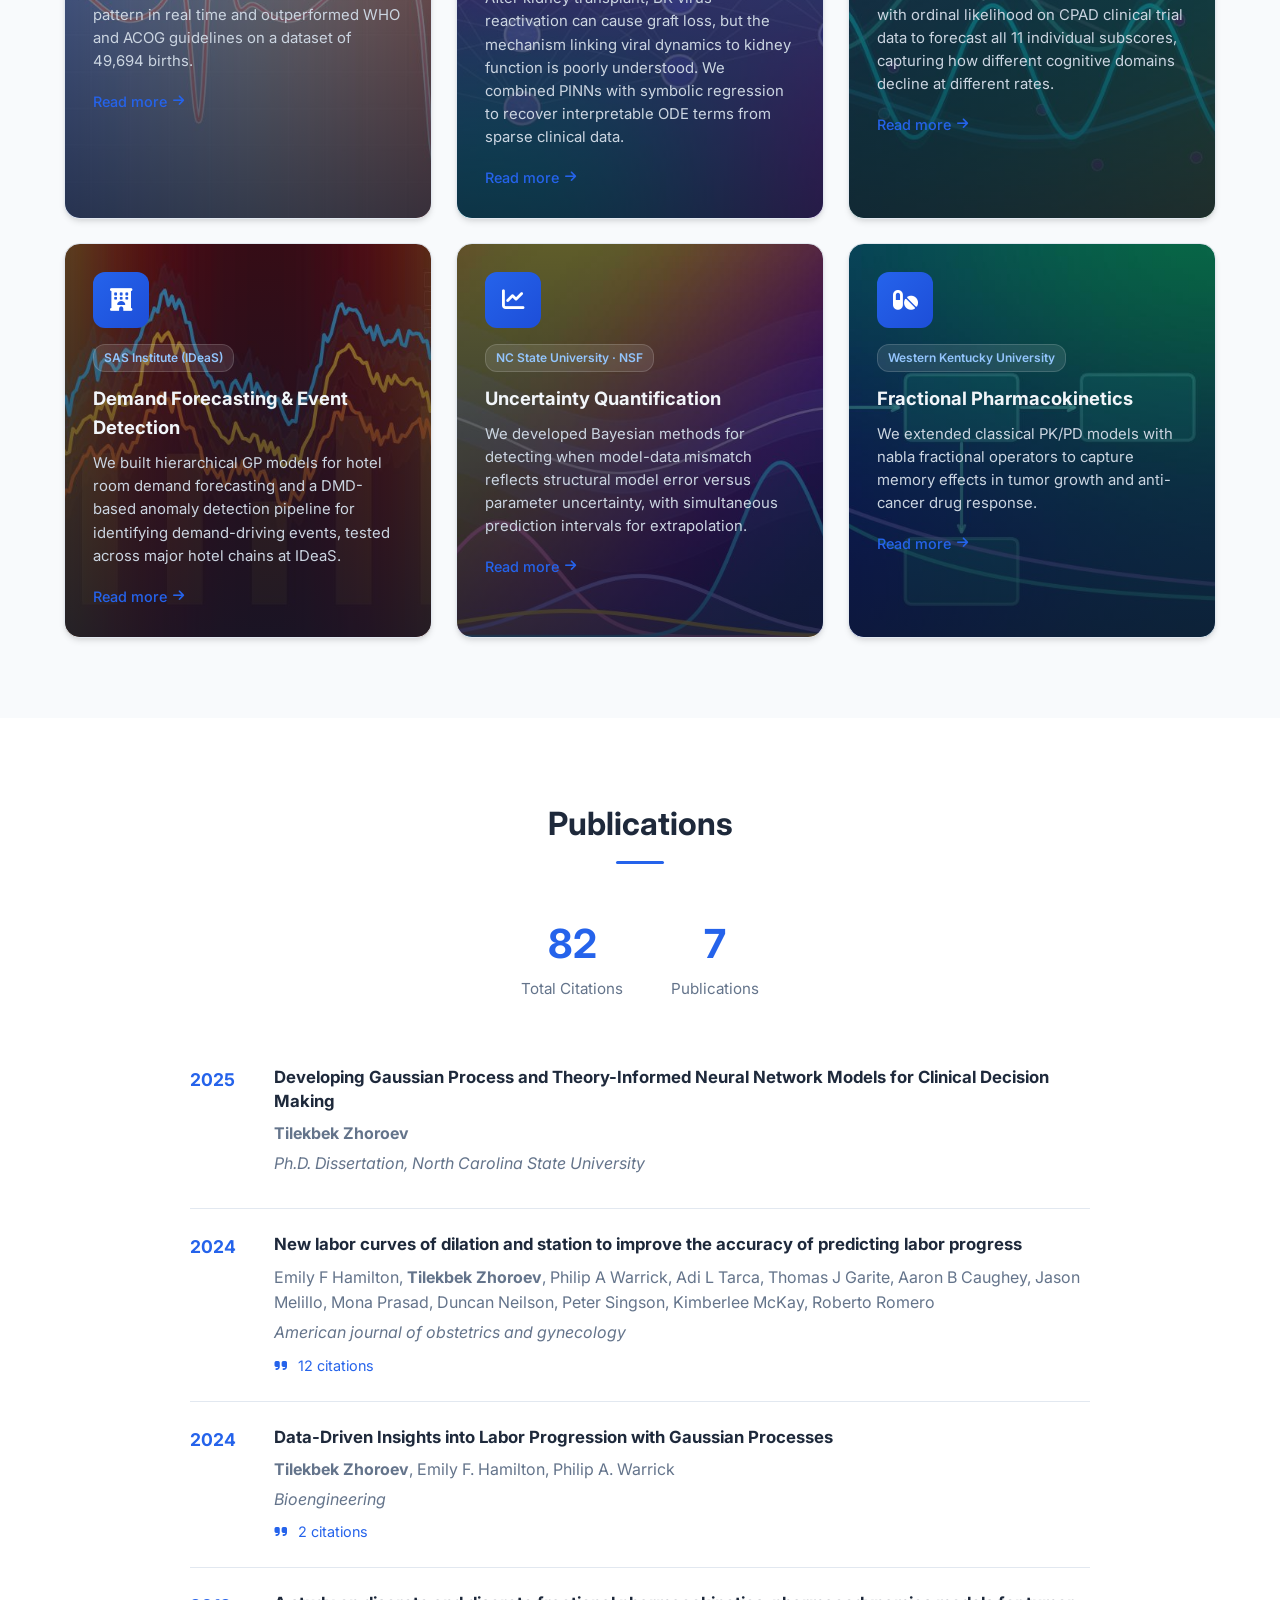
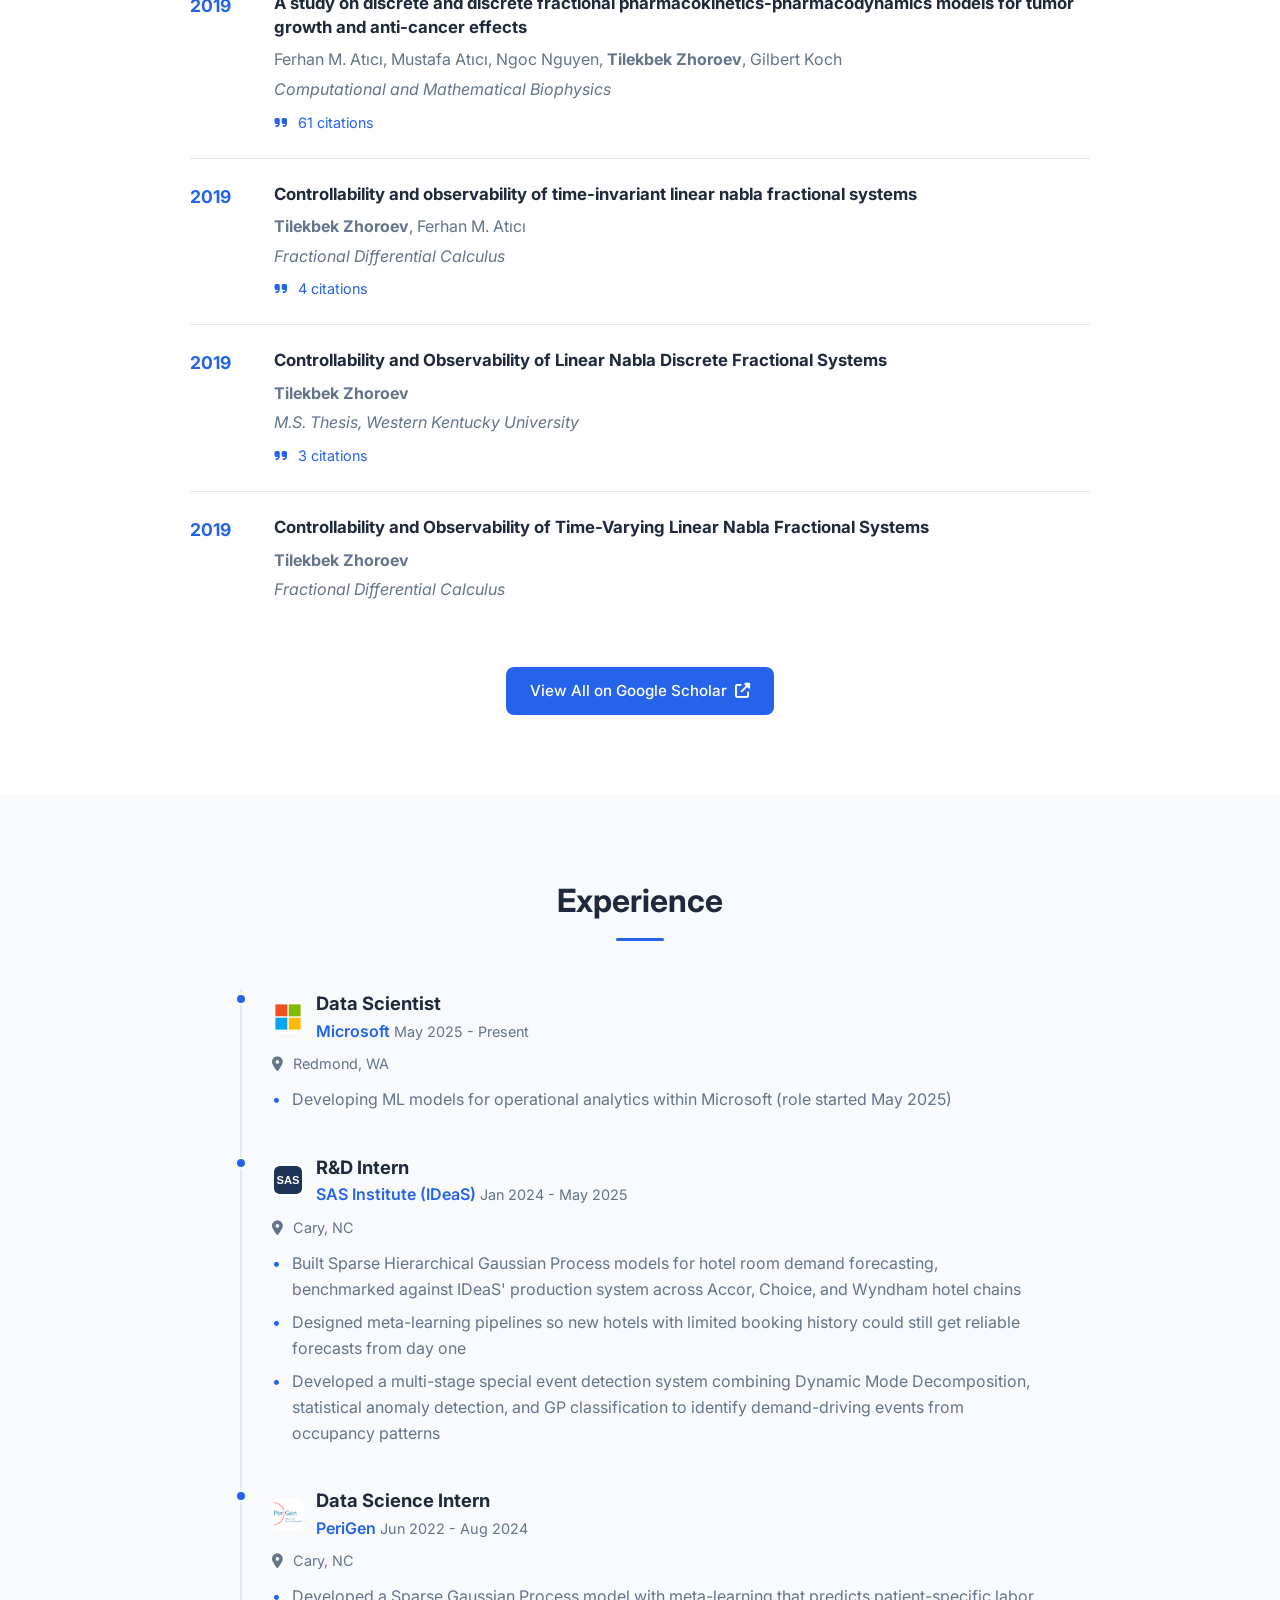
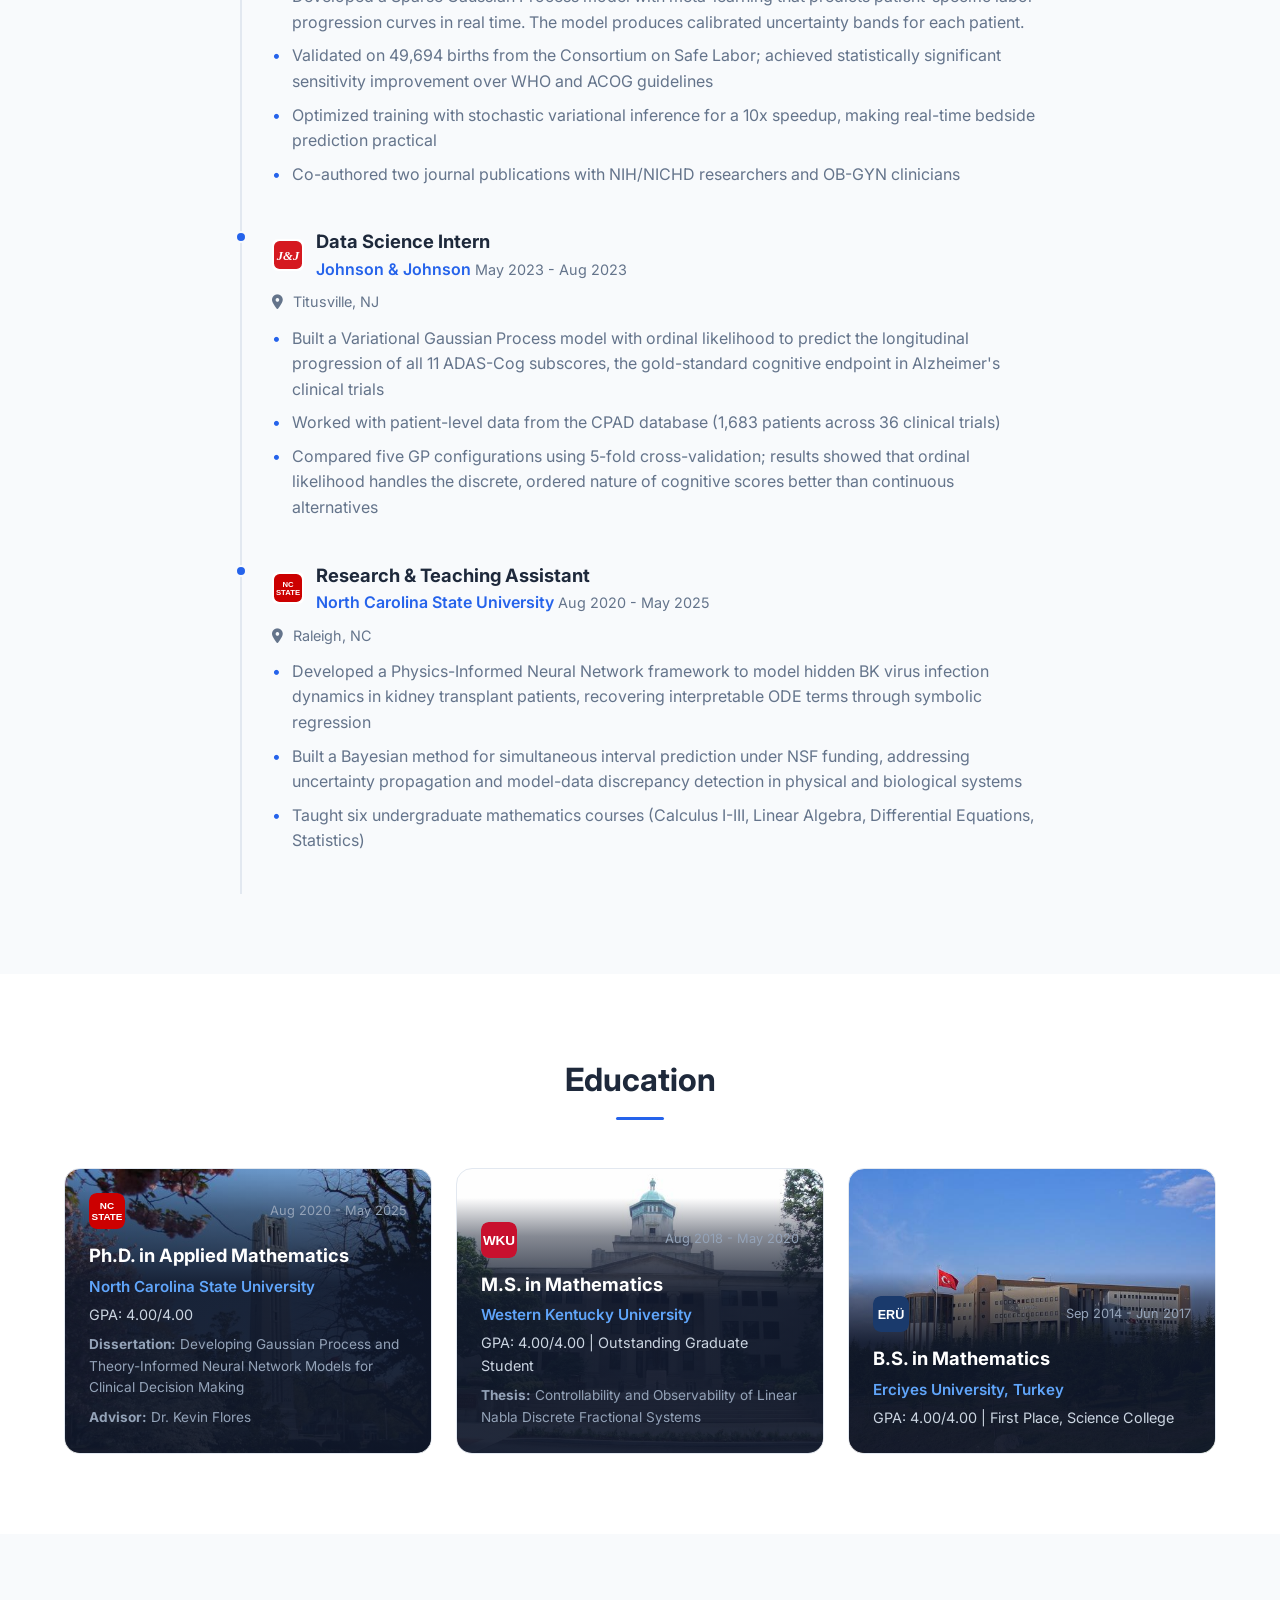
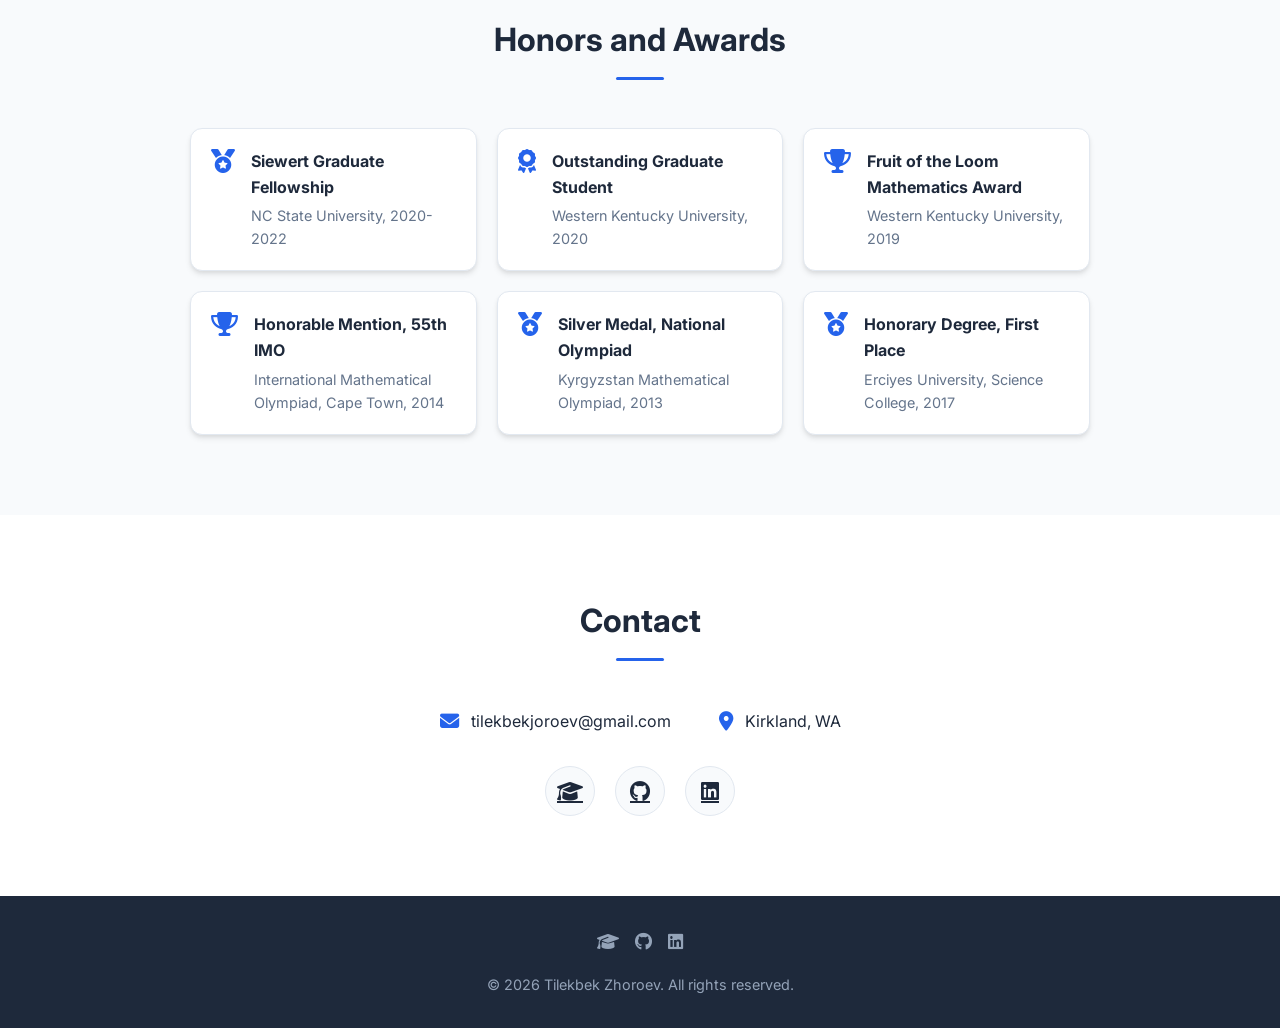
==== commit 4d221742: "5-agent audit: fix writing patterns, voice, facts, accessibility, tech Writing (bek-prompter audit):" ====
--- a/index.html
+++ b/index.html
@@ -41,7 +41,7 @@
       "sameAs": [
         "https://scholar.google.com/citations?user=ShuoePgAAAAJ&hl=en",
         "https://github.com/TZhoroev",
-        "https://linkedin.com/in/tzhoroev"
+        "https://www.linkedin.com/in/tzhoroev"
       ],
       "knowsAbout": ["Gaussian Processes", "Physics-Informed Neural Networks", "Uncertainty Quantification", "Bayesian Inference", "Clinical Decision Support"]
     }
@@ -85,7 +85,7 @@
                     <a href="https://github.com/TZhoroev" target="_blank" rel="noopener noreferrer" class="btn btn-secondary">
                         <i class="fab fa-github"></i> GitHub
                     </a>
-                    <a href="https://linkedin.com/in/tzhoroev" target="_blank" rel="noopener noreferrer" class="btn btn-secondary">
+                    <a href="https://www.linkedin.com/in/tzhoroev" target="_blank" rel="noopener noreferrer" class="btn btn-secondary">
                         <i class="fab fa-linkedin"></i> LinkedIn
                     </a>
                     <a href="assets/Zhoroev_CV.pdf" target="_blank" rel="noopener noreferrer" class="btn btn-outline">
@@ -126,7 +126,7 @@
                     <div class="research-icon"><i class="fas fa-heartbeat"></i></div>
                     <span class="research-badge">PeriGen / NIH / NICHD</span>
                     <h3>Labor Progression Prediction</h3>
-                    <p>We developed a Gaussian process model that learns each patient's unique labor pattern in real time, outperforming WHO and ACOG guidelines on a dataset of 49,694 births with calibrated uncertainty estimates.</p>
+                    <p>We developed a Gaussian process model that learns each patient's unique labor pattern in real time and outperformed WHO and ACOG guidelines on a dataset of 49,694 births.</p>
                     <span class="research-link">Read more <i class="fas fa-arrow-right"></i></span>
                 </a>
                 <a href="research/pinns-bkv.html" class="research-card" style="background-image:url('assets/research/card-bkv.jpg')">
@@ -147,21 +147,21 @@
                     <div class="research-icon"><i class="fas fa-hotel"></i></div>
                     <span class="research-badge">SAS Institute (IDeaS)</span>
                     <h3>Demand Forecasting &amp; Event Detection</h3>
-                    <p>Built hierarchical GP models for hotel room demand forecasting and a DMD-based anomaly detection pipeline for identifying demand-driving events, tested across Accor, Choice, and Wyndham hotel chains at IDeaS.</p>
+                    <p>We built hierarchical GP models for hotel room demand forecasting and a DMD-based anomaly detection pipeline for identifying demand-driving events, tested across major hotel chains at IDeaS.</p>
                     <span class="research-link">Read more <i class="fas fa-arrow-right"></i></span>
                 </a>
                 <a href="research/uncertainty-quantification.html" class="research-card" style="background-image:url('assets/research/card-uq.jpg')">
                     <div class="research-icon"><i class="fas fa-chart-line"></i></div>
                     <span class="research-badge">NC State University · NSF</span>
                     <h3>Uncertainty Quantification</h3>
-                    <p>Developed Bayesian methods for detecting when model-data mismatch reflects structural model error versus parameter uncertainty, with simultaneous prediction intervals for extrapolation. Funded by the NSF.</p>
+                    <p>We developed Bayesian methods for detecting when model-data mismatch reflects structural model error versus parameter uncertainty, with simultaneous prediction intervals for extrapolation.</p>
                     <span class="research-link">Read more <i class="fas fa-arrow-right"></i></span>
                 </a>
                 <a href="research/pharmacokinetics.html" class="research-card" style="background-image:url('assets/research/card-pharma.jpg')">
                     <div class="research-icon"><i class="fas fa-pills"></i></div>
                     <span class="research-badge">Western Kentucky University</span>
                     <h3>Fractional Pharmacokinetics</h3>
-                    <p>Classical PK/PD models assume memoryless dynamics, but drug response depends on cumulative exposure history. Extended compartmental models with nabla fractional operators to capture memory effects in tumor growth and anti-cancer drug response.</p>
+                    <p>We extended classical PK/PD models with nabla fractional operators to capture memory effects in tumor growth and anti-cancer drug response.</p>
                     <span class="research-link">Read more <i class="fas fa-arrow-right"></i></span>
                 </a>
             </div>
@@ -236,9 +236,9 @@
                         </div>
                         <p class="location"><i class="fas fa-map-marker-alt"></i> Cary, NC</p>
                         <ul>
-                            <li>Developed a Sparse Gaussian Process model with meta-learning that predicts patient-specific labor progression curves in real time, providing calibrated uncertainty bands for each individual</li>
-                            <li>Achieved statistically significant improvement in sensitivity over WHO and ACOG guidelines for detecting labor abnormalities, validated on 49,694 births from the Consortium on Safe Labor</li>
-                            <li>Optimized training with stochastic variational inference, achieving a 10× speedup that made real-time bedside prediction practical</li>
+                            <li>Developed a Sparse Gaussian Process model with meta-learning that predicts patient-specific labor progression curves in real time. The model produces calibrated uncertainty bands for each patient.</li>
+                            <li>Validated on 49,694 births from the Consortium on Safe Labor; achieved statistically significant sensitivity improvement over WHO and ACOG guidelines</li>
+                            <li>Optimized training with stochastic variational inference for a 10x speedup, making real-time bedside prediction practical</li>
                             <li>Co-authored two journal publications with NIH/NICHD researchers and OB-GYN clinicians</li>
                         </ul>
                     </div>
@@ -257,8 +257,8 @@
                         <p class="location"><i class="fas fa-map-marker-alt"></i> Titusville, NJ</p>
                         <ul>
                             <li>Built a Variational Gaussian Process model with ordinal likelihood to predict the longitudinal progression of all 11 ADAS-Cog subscores, the gold-standard cognitive endpoint in Alzheimer's clinical trials</li>
-                            <li>Worked with patient-level data from the CPAD database (1,683 patients across 36 clinical trials), engineering features from demographics, APOE4 genotype, and MMSE baselines</li>
-                            <li>Compared five GP configurations using 5-fold cross-validation, demonstrating that ordinal likelihood better captures the discrete, ordered nature of cognitive assessment scores</li>
+                            <li>Worked with patient-level data from the CPAD database (1,683 patients across 36 clinical trials)</li>
+                            <li>Compared five GP configurations using 5-fold cross-validation; results showed that ordinal likelihood handles the discrete, ordered nature of cognitive scores better than continuous alternatives</li>
                         </ul>
                     </div>
                 </div>
@@ -277,7 +277,7 @@
                         <ul>
                             <li>Developed a Physics-Informed Neural Network framework to model hidden BK virus infection dynamics in kidney transplant patients, recovering interpretable ODE terms through symbolic regression</li>
                             <li>Built a Bayesian method for simultaneous interval prediction under NSF funding, addressing uncertainty propagation and model-data discrepancy detection in physical and biological systems</li>
-                            <li>Taught six undergraduate mathematics courses (Calculus I–III, Linear Algebra, Differential Equations, Statistics), consistently receiving strong student evaluations</li>
+                            <li>Taught six undergraduate mathematics courses (Calculus I-III, Linear Algebra, Differential Equations, Statistics)</li>
                         </ul>
                     </div>
                 </div>
@@ -293,7 +293,7 @@
                     <div class="edu-overlay">
                         <div class="edu-top">
                             <img src="assets/logos/ncstate.svg" alt="NC State" class="edu-logo-img" loading="lazy">
-                            <span class="edu-date">Aug 2020 — May 2025</span>
+                            <span class="edu-date">Aug 2020 - May 2025</span>
                         </div>
                         <h3>Ph.D. in Applied Mathematics</h3>
                         <p class="institution">North Carolina State University</p>
@@ -306,11 +306,11 @@
                     <div class="edu-overlay">
                         <div class="edu-top">
                             <img src="assets/logos/wku.svg" alt="WKU" class="edu-logo-img" loading="lazy">
-                            <span class="edu-date">Aug 2018 — May 2020</span>
+                            <span class="edu-date">Aug 2018 - May 2020</span>
                         </div>
                         <h3>M.S. in Mathematics</h3>
                         <p class="institution">Western Kentucky University</p>
-                        <p class="details">GPA: 4.00/4.00 | Summa Cum Laude</p>
+                        <p class="details">GPA: 4.00/4.00 | Outstanding Graduate Student</p>
                         <p class="thesis"><strong>Thesis:</strong> Controllability and Observability of Linear Nabla Discrete Fractional Systems</p>
                     </div>
                 </div>
@@ -318,11 +318,11 @@
                     <div class="edu-overlay">
                         <div class="edu-top">
                             <img src="assets/logos/erciyes.svg" alt="Erciyes" class="edu-logo-img" loading="lazy">
-                            <span class="edu-date">Sep 2014 — Jun 2017</span>
+                            <span class="edu-date">Sep 2014 - Jun 2017</span>
                         </div>
                         <h3>B.S. in Mathematics</h3>
                         <p class="institution">Erciyes University, Turkey</p>
-                        <p class="details">GPA: 4.00/4.00 | Summa Cum Laude</p>
+                        <p class="details">GPA: 4.00/4.00 | First Place, Science College</p>
                     </div>
                 </div>
             </div>
@@ -400,7 +400,7 @@
                     <a href="https://github.com/TZhoroev" target="_blank" rel="noopener noreferrer" title="GitHub" aria-label="GitHub">
                         <i class="fab fa-github"></i>
                     </a>
-                    <a href="https://linkedin.com/in/tzhoroev" target="_blank" rel="noopener noreferrer" title="LinkedIn" aria-label="LinkedIn">
+                    <a href="https://www.linkedin.com/in/tzhoroev" target="_blank" rel="noopener noreferrer" title="LinkedIn" aria-label="LinkedIn">
                         <i class="fab fa-linkedin"></i>
                     </a>
                 </div>
@@ -415,7 +415,7 @@
                 <div class="footer-social">
                     <a href="https://scholar.google.com/citations?user=ShuoePgAAAAJ&hl=en" target="_blank" rel="noopener noreferrer" title="Google Scholar" aria-label="Google Scholar"><i class="fas fa-graduation-cap"></i></a>
                     <a href="https://github.com/TZhoroev" target="_blank" rel="noopener noreferrer" title="GitHub" aria-label="GitHub"><i class="fab fa-github"></i></a>
-                    <a href="https://linkedin.com/in/tzhoroev" target="_blank" rel="noopener noreferrer" title="LinkedIn" aria-label="LinkedIn"><i class="fab fa-linkedin"></i></a>
+                    <a href="https://www.linkedin.com/in/tzhoroev" target="_blank" rel="noopener noreferrer" title="LinkedIn" aria-label="LinkedIn"><i class="fab fa-linkedin"></i></a>
                 </div>
                 <p>&copy; 2026 Tilekbek Zhoroev. All rights reserved.</p>
             </div>
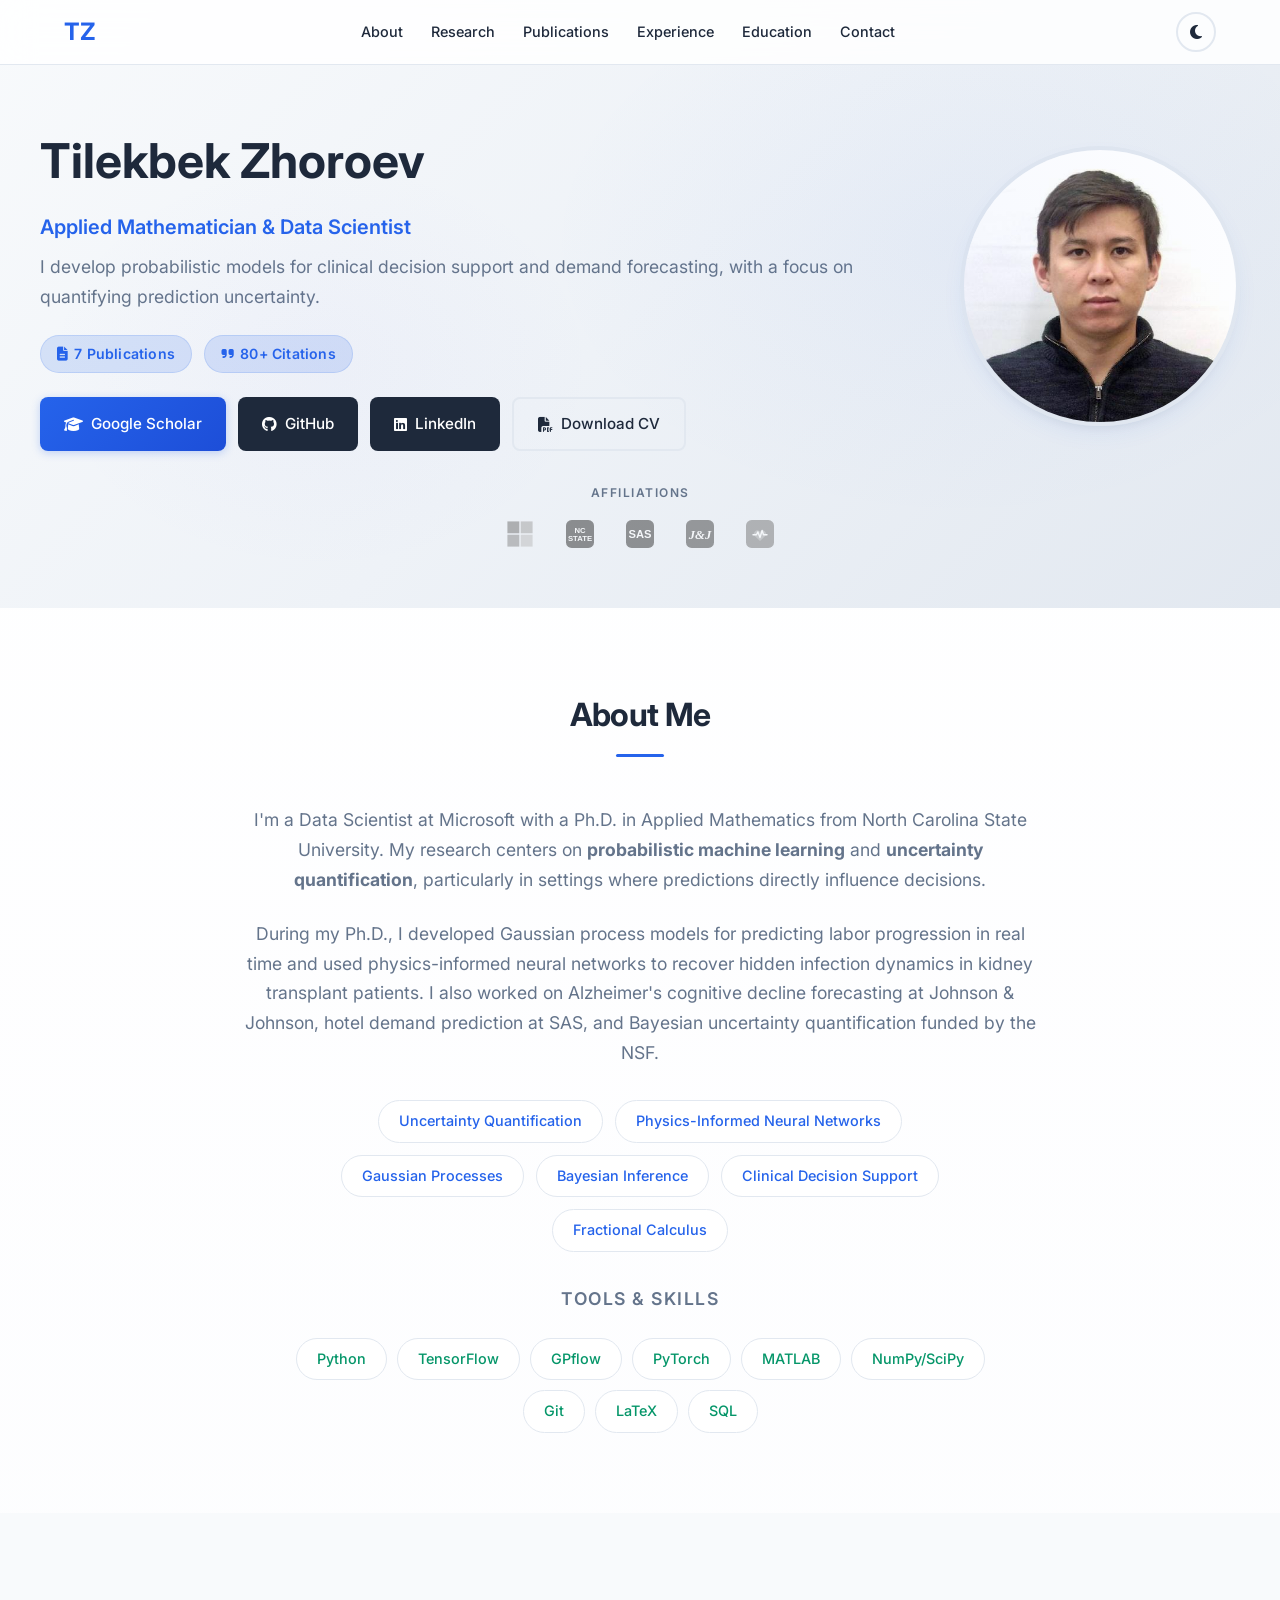
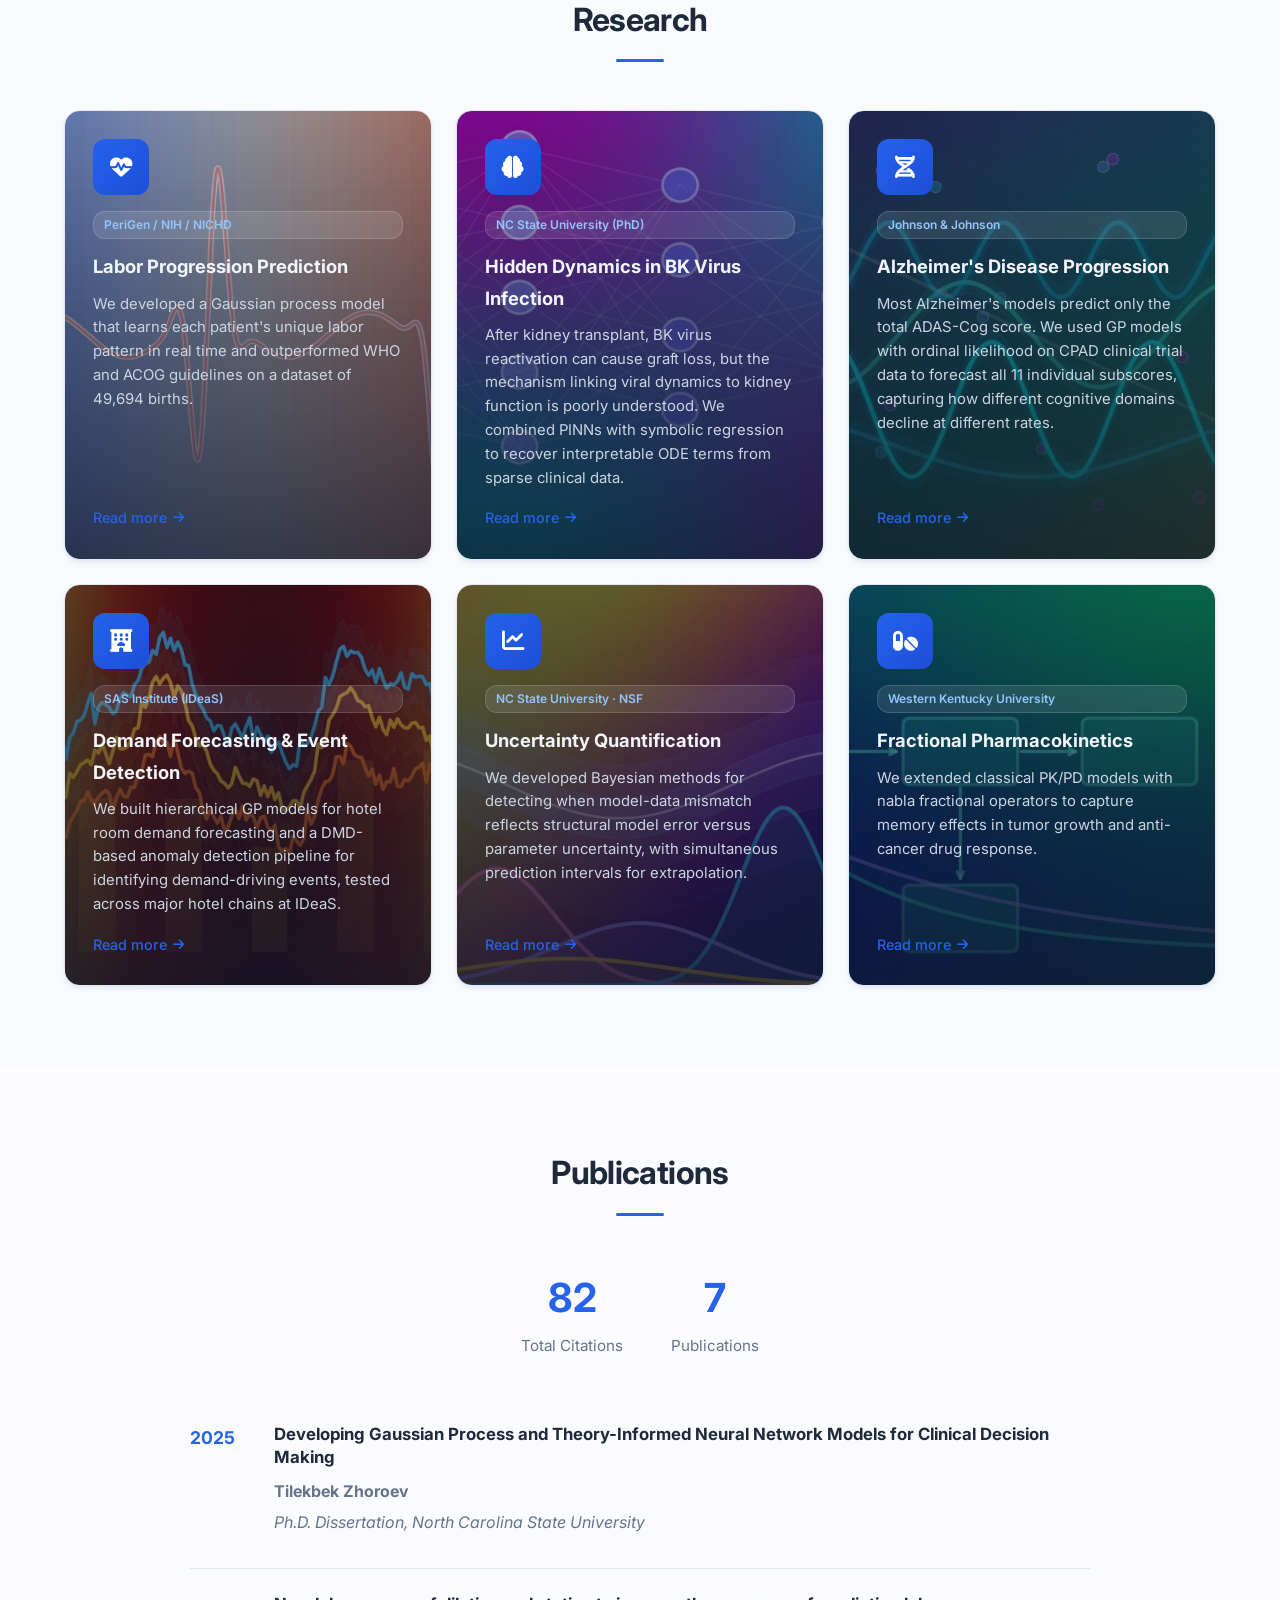
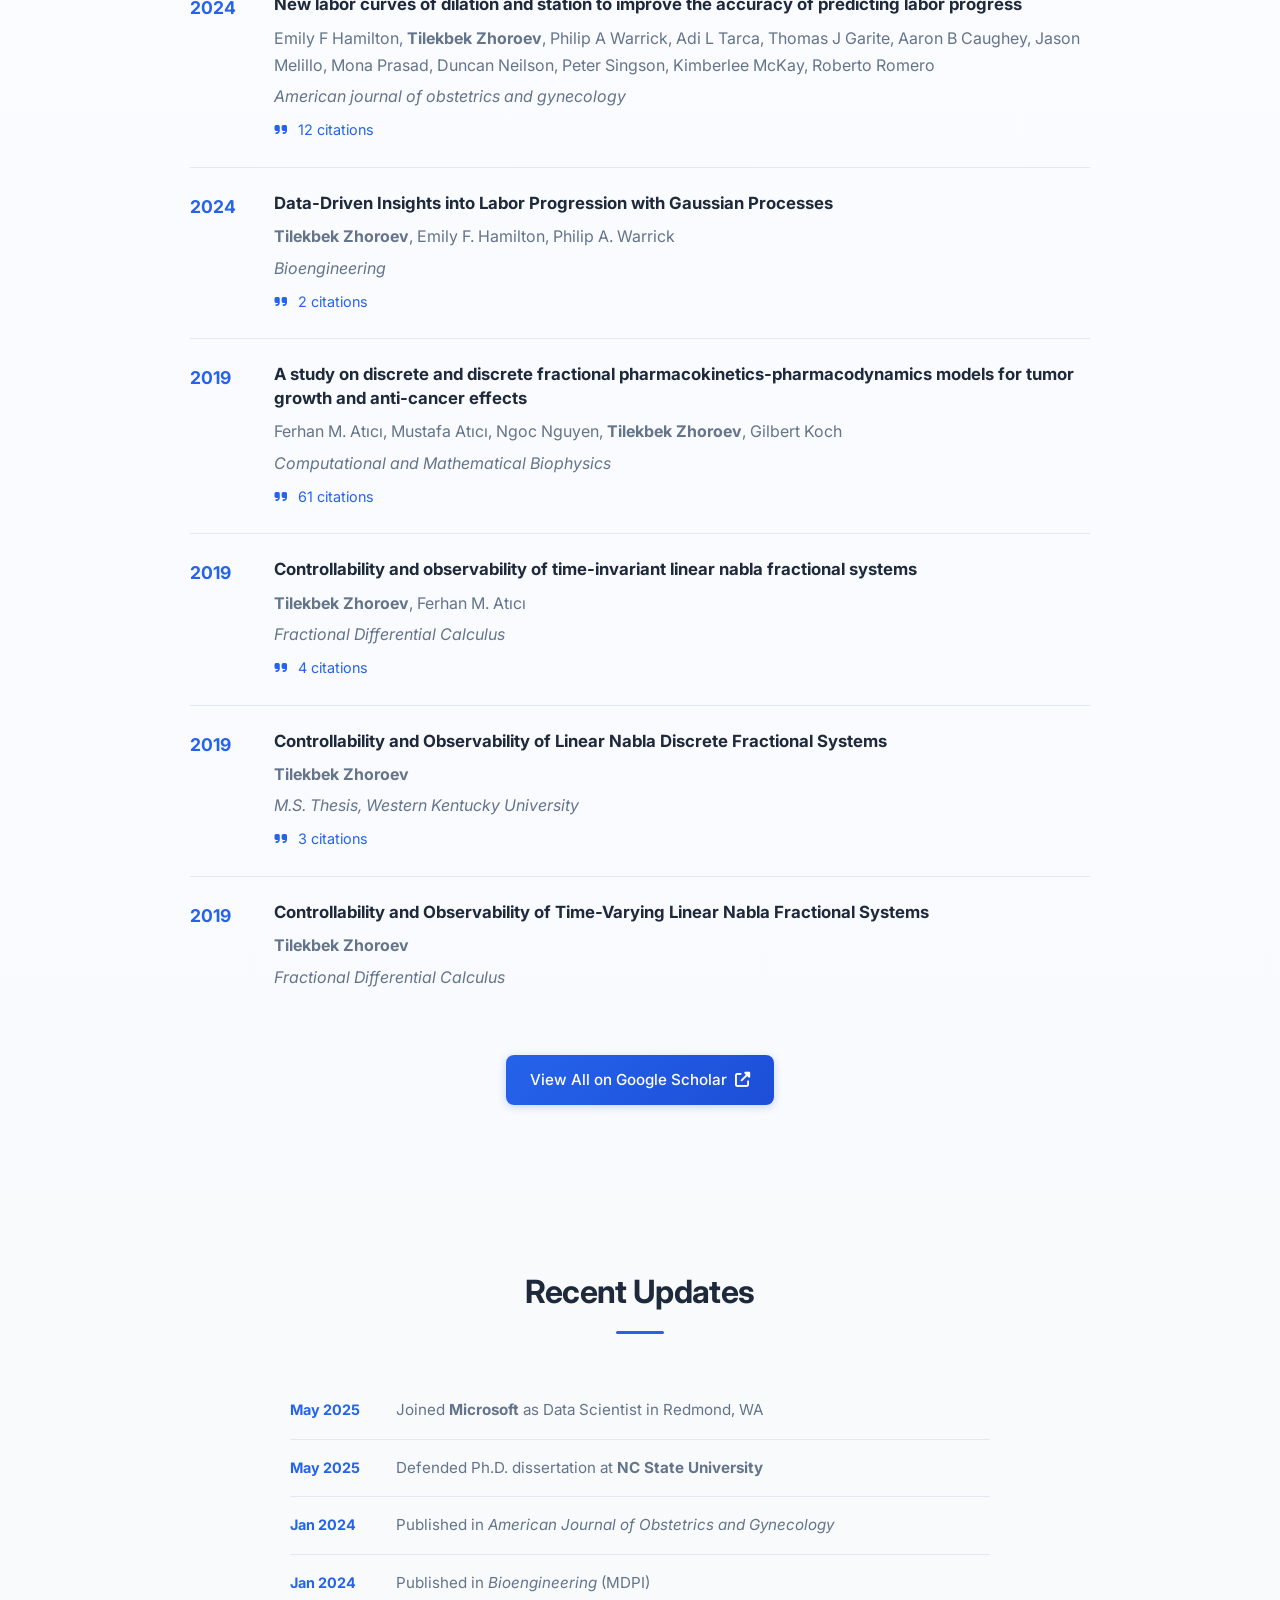
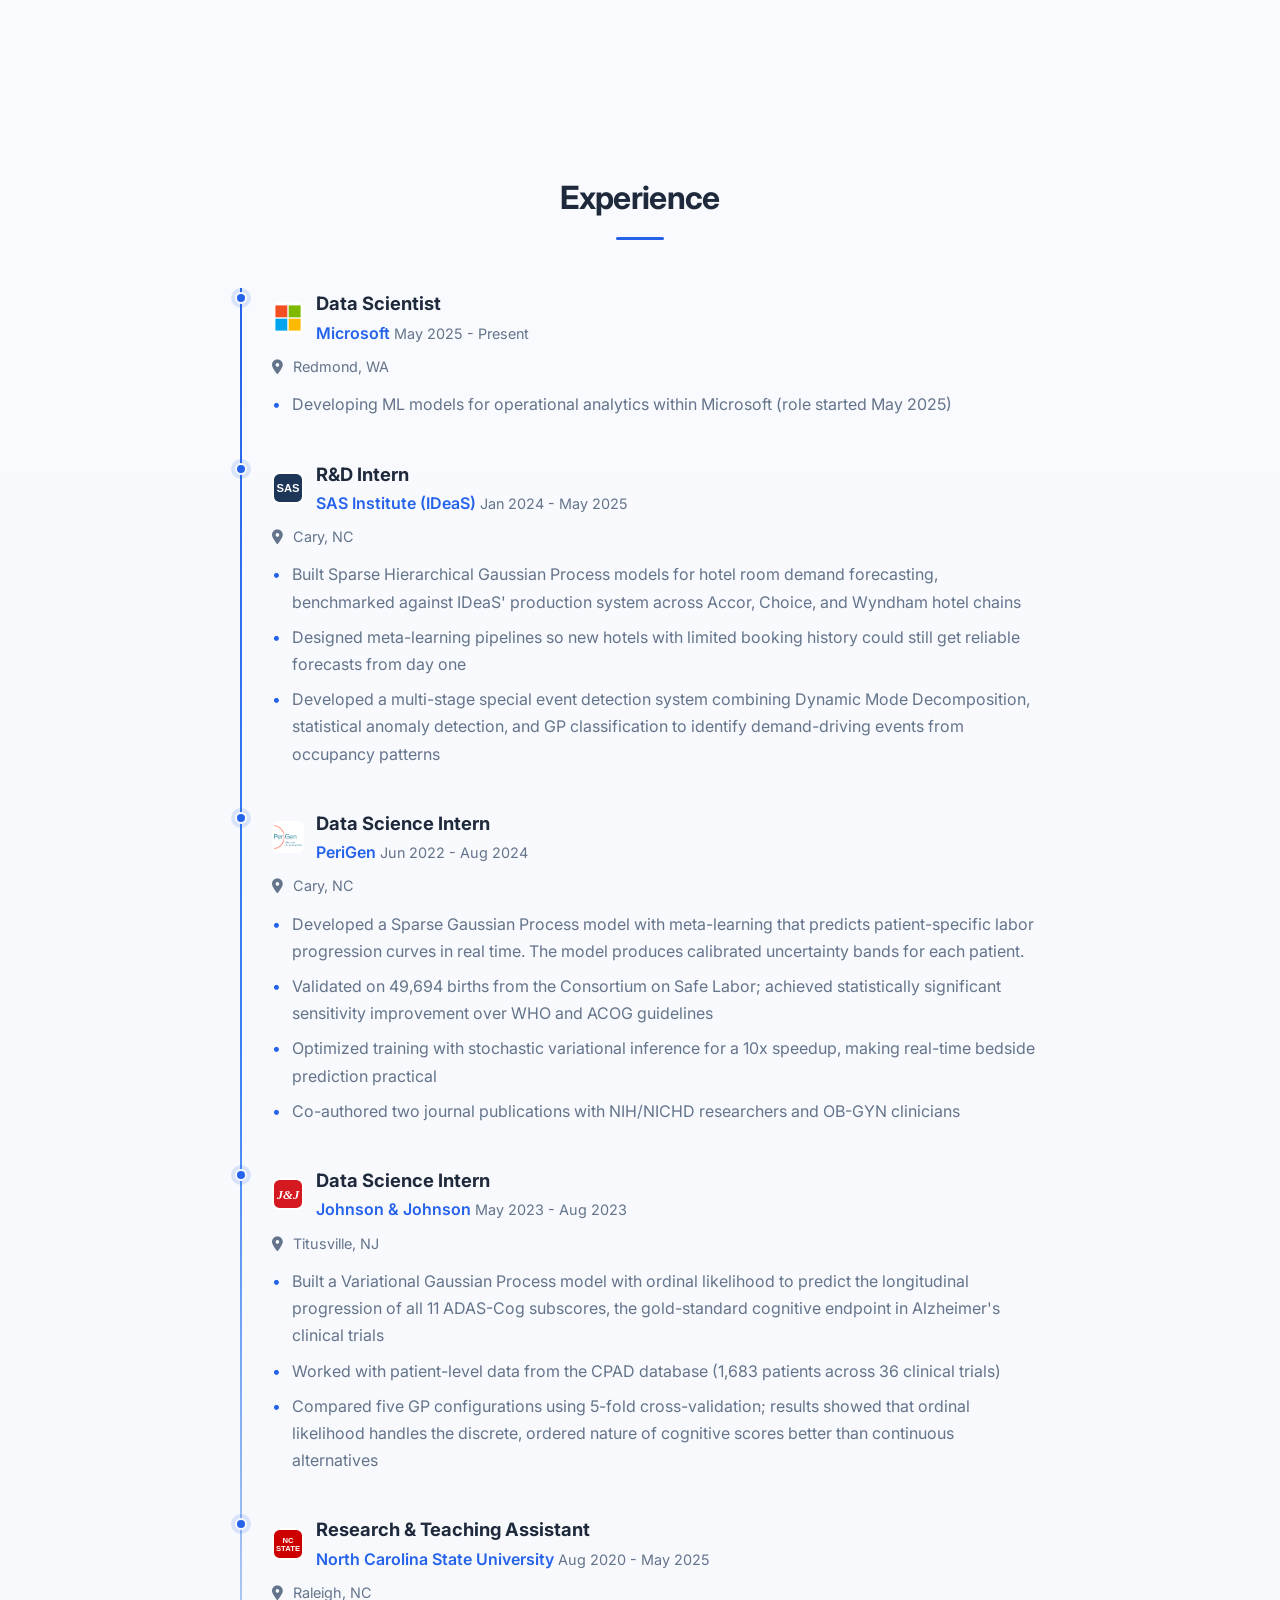
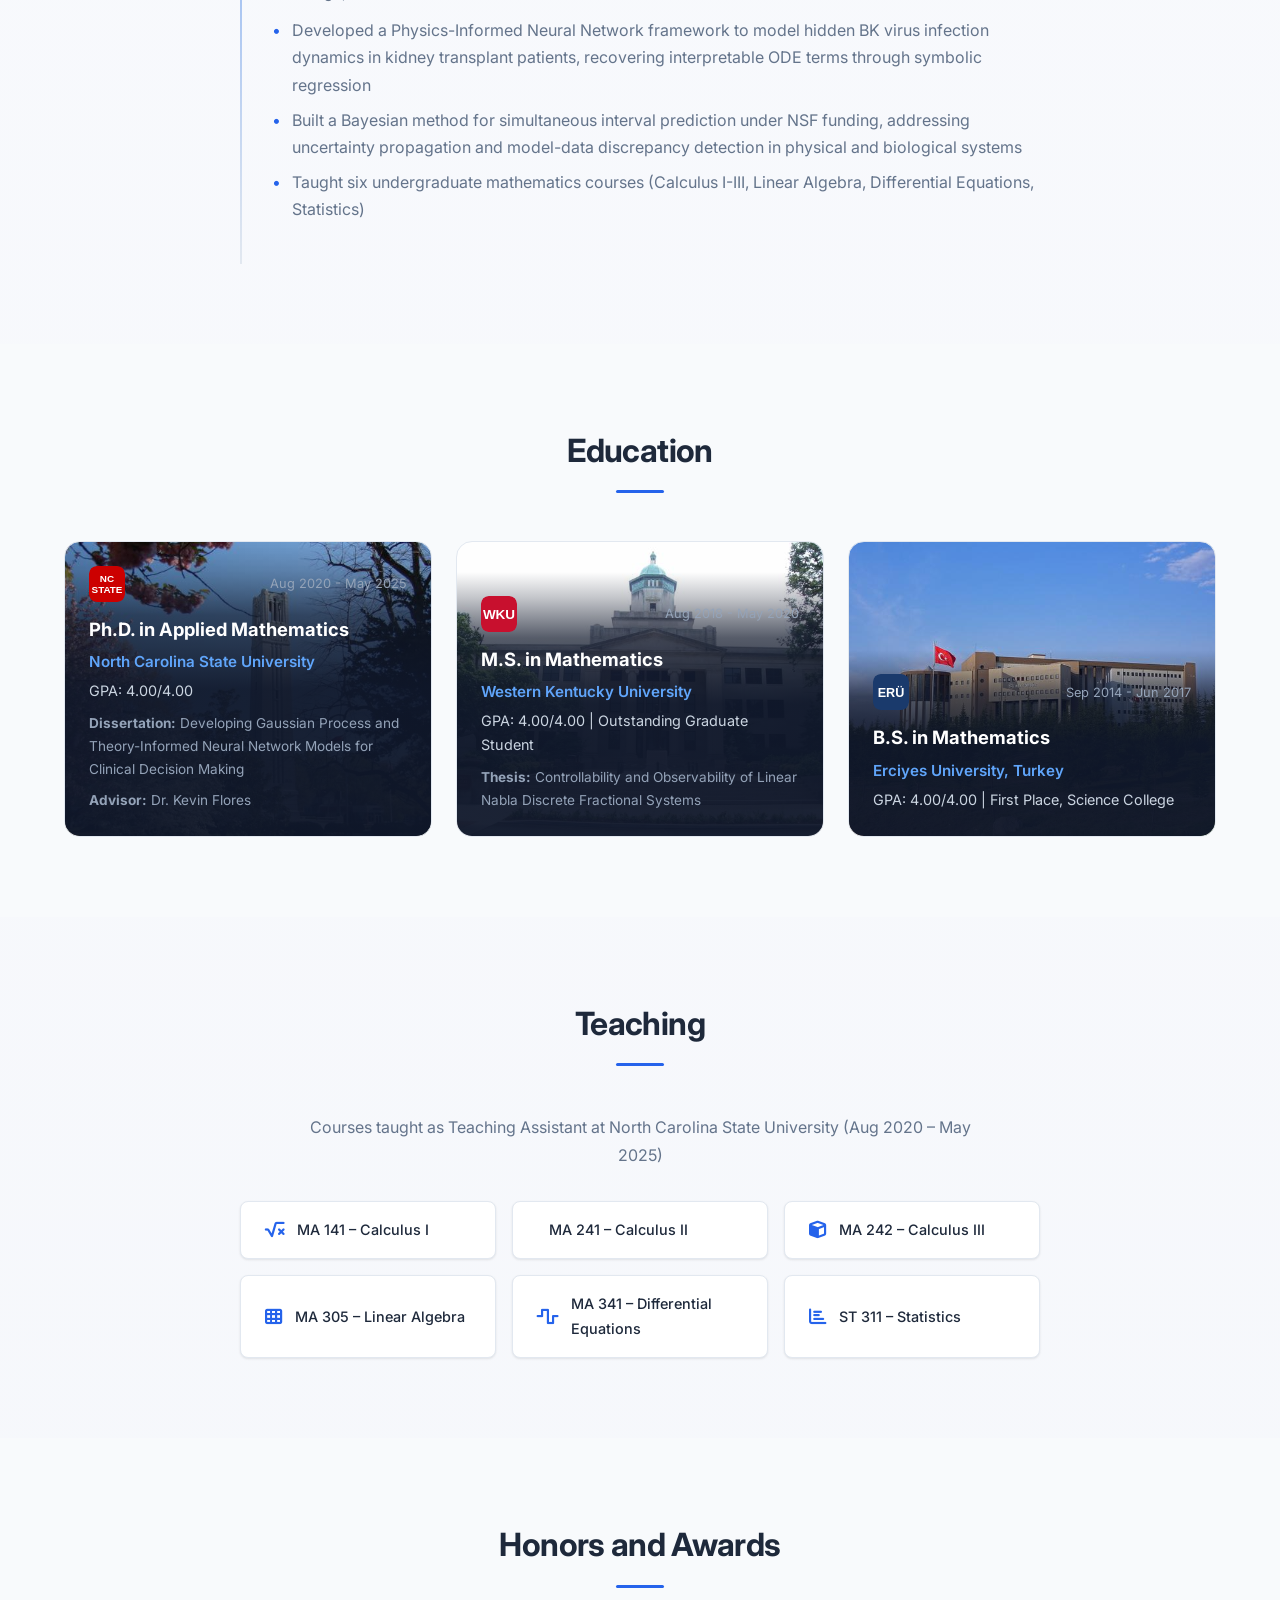
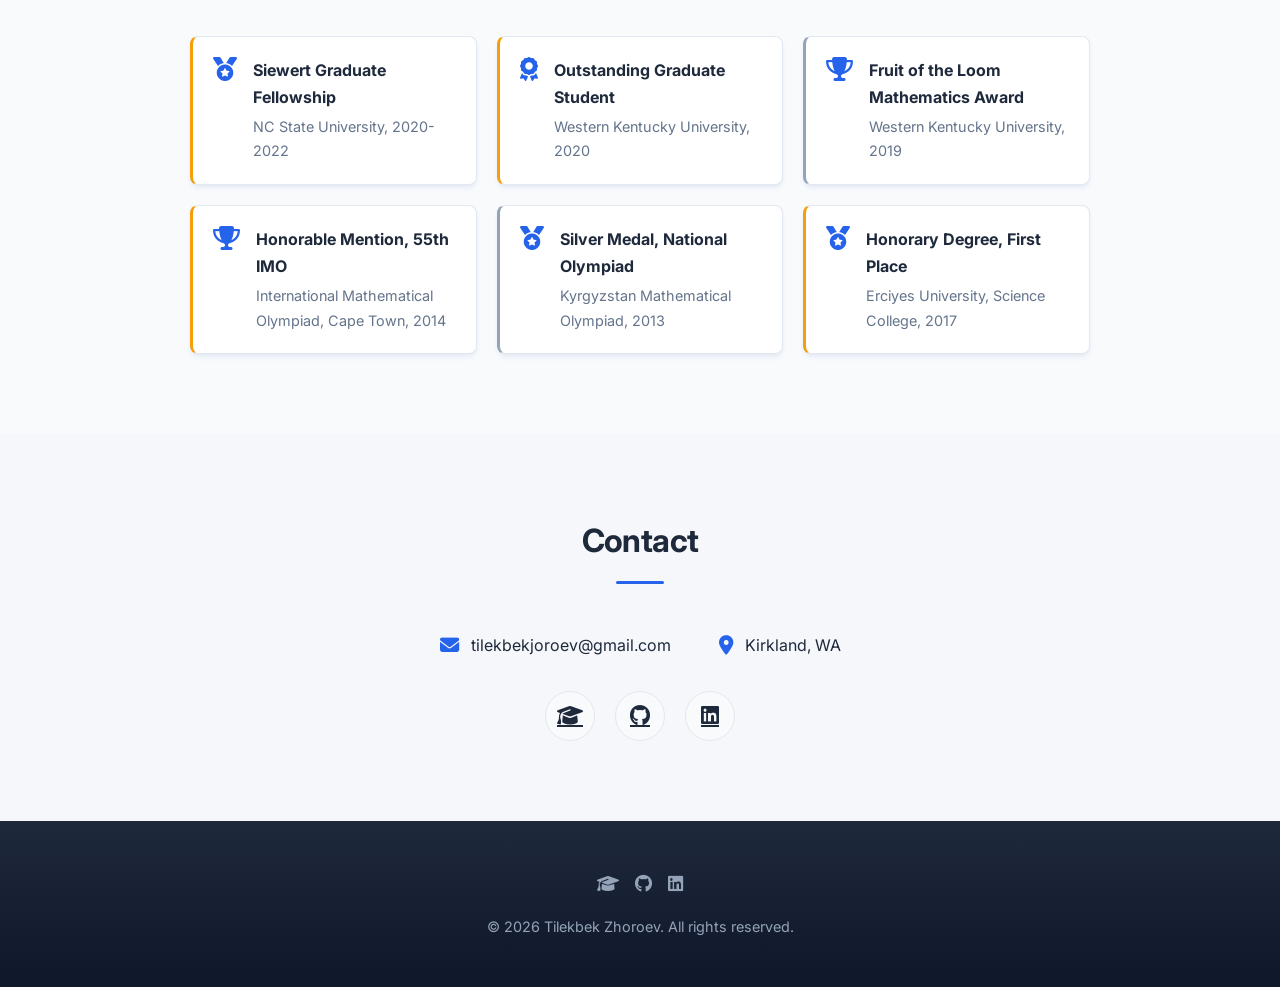
==== commit d18e6c55: "Mobile UX, performance, and interactivity improvements Mobile UX: - Slide-in navigation drawer with " ====
--- a/index.html
+++ b/index.html
@@ -23,6 +23,7 @@
     <link rel="preconnect" href="https://fonts.googleapis.com">
     <link rel="preconnect" href="https://fonts.gstatic.com" crossorigin>
     <link href="https://fonts.googleapis.com/css2?family=Inter:wght@300;400;500;600;700&display=swap" rel="stylesheet">
+    <link rel="preconnect" href="https://cdnjs.cloudflare.com">
     <link rel="stylesheet" href="https://cdnjs.cloudflare.com/ajax/libs/font-awesome/6.4.0/css/all.min.css">
     <link rel="stylesheet" href="styles.css">
     <script type="application/ld+json">
@@ -77,7 +78,10 @@
                 <h1>Tilekbek Zhoroev</h1>
                 <p class="subtitle">Applied Mathematician & Data Scientist</p>
                 <p class="tagline">I develop probabilistic models for clinical decision support and demand forecasting, with a focus on quantifying prediction uncertainty.</p>
-                <p class="hero-metrics">7 Publications · 80+ Citations</p>
+                <div class="hero-metrics">
+                    <span class="hero-metric-pill"><i class="fas fa-file-alt"></i> 7 Publications</span>
+                    <span class="hero-metric-pill"><i class="fas fa-quote-right"></i> 80+ Citations</span>
+                </div>
                 <div class="hero-links">
                     <a href="https://scholar.google.com/citations?user=ShuoePgAAAAJ&hl=en" target="_blank" rel="noopener noreferrer" class="btn btn-primary">
                         <i class="fas fa-graduation-cap"></i> Google Scholar
@@ -95,6 +99,16 @@
             </div>
             <div class="hero-image">
                 <img src="assets/profile.jpg" alt="Tilekbek Zhoroev" fetchpriority="high" width="300" height="300">
+            </div>
+        </div>
+        <div class="affiliations-strip">
+            <p class="affiliations-label">Affiliations</p>
+            <div class="affiliations-logos">
+                <img src="assets/logos/microsoft.svg" alt="Microsoft" loading="lazy" width="112" height="28">
+                <img src="assets/logos/ncstate.svg" alt="NC State University" loading="lazy" width="112" height="28">
+                <img src="assets/logos/sas.svg" alt="SAS Institute" loading="lazy" width="112" height="28">
+                <img src="assets/logos/jnj.svg" alt="Johnson &amp; Johnson" loading="lazy" width="112" height="28">
+                <img src="assets/logos/perigen.svg" alt="PeriGen" loading="lazy" width="112" height="28">
             </div>
         </div>
     </header>
@@ -114,6 +128,20 @@
                     <span class="interest-tag">Clinical Decision Support</span>
                     <span class="interest-tag">Fractional Calculus</span>
                 </div>
+                <div class="tools-skills">
+                    <p class="tools-label">Tools &amp; Skills</p>
+                    <div class="tools-tags">
+                        <span class="tool-tag">Python</span>
+                        <span class="tool-tag">TensorFlow</span>
+                        <span class="tool-tag">GPflow</span>
+                        <span class="tool-tag">PyTorch</span>
+                        <span class="tool-tag">MATLAB</span>
+                        <span class="tool-tag">NumPy/SciPy</span>
+                        <span class="tool-tag">Git</span>
+                        <span class="tool-tag">LaTeX</span>
+                        <span class="tool-tag">SQL</span>
+                    </div>
+                </div>
             </div>
         </div>
     </section>
@@ -183,7 +211,31 @@
         </div>
     </section>
 
-    <section id="experience" class="section section-alt">
+    <section id="updates" class="section section-alt">
+        <div class="container">
+            <h2 class="section-title">Recent Updates</h2>
+            <div class="updates-list">
+                <div class="update-item">
+                    <span class="update-date">May 2025</span>
+                    <span class="update-text">Joined <strong>Microsoft</strong> as Data Scientist in Redmond, WA</span>
+                </div>
+                <div class="update-item">
+                    <span class="update-date">May 2025</span>
+                    <span class="update-text">Defended Ph.D. dissertation at <strong>NC State University</strong></span>
+                </div>
+                <div class="update-item">
+                    <span class="update-date">Jan 2024</span>
+                    <span class="update-text">Published in <em>American Journal of Obstetrics and Gynecology</em></span>
+                </div>
+                <div class="update-item">
+                    <span class="update-date">Jan 2024</span>
+                    <span class="update-text">Published in <em>Bioengineering</em> (MDPI)</span>
+                </div>
+            </div>
+        </div>
+    </section>
+
+    <section id="experience" class="section">
         <div class="container">
             <h2 class="section-title">Experience</h2>
             <div class="timeline">
@@ -191,7 +243,7 @@
                     <div class="timeline-marker"></div>
                     <div class="timeline-content">
                         <div class="timeline-header">
-                            <img src="assets/logos/microsoft.svg" alt="Microsoft" class="timeline-logo" loading="lazy">
+                            <img src="assets/logos/microsoft.svg" alt="Microsoft" class="timeline-logo" loading="lazy" width="32" height="32">
                             <div>
                                 <h3>Data Scientist</h3>
                                 <span class="company">Microsoft</span>
@@ -208,7 +260,7 @@
                     <div class="timeline-marker"></div>
                     <div class="timeline-content">
                         <div class="timeline-header">
-                            <img src="assets/logos/sas.svg" alt="SAS Institute" class="timeline-logo" loading="lazy">
+                            <img src="assets/logos/sas.svg" alt="SAS Institute" class="timeline-logo" loading="lazy" width="32" height="32">
                             <div>
                                 <h3>R&amp;D Intern</h3>
                                 <span class="company">SAS Institute (IDeaS)</span>
@@ -227,7 +279,7 @@
                     <div class="timeline-marker"></div>
                     <div class="timeline-content">
                         <div class="timeline-header">
-                            <img src="assets/logos/perigen.png" alt="PeriGen" class="timeline-logo" loading="lazy">
+                            <img src="assets/logos/perigen.png" alt="PeriGen" class="timeline-logo" loading="lazy" width="32" height="32">
                             <div>
                                 <h3>Data Science Intern</h3>
                                 <span class="company">PeriGen</span>
@@ -247,7 +299,7 @@
                     <div class="timeline-marker"></div>
                     <div class="timeline-content">
                         <div class="timeline-header">
-                            <img src="assets/logos/jnj.svg" alt="Johnson &amp; Johnson" class="timeline-logo" loading="lazy">
+                            <img src="assets/logos/jnj.svg" alt="Johnson &amp; Johnson" class="timeline-logo" loading="lazy" width="32" height="32">
                             <div>
                                 <h3>Data Science Intern</h3>
                                 <span class="company">Johnson &amp; Johnson</span>
@@ -266,7 +318,7 @@
                     <div class="timeline-marker"></div>
                     <div class="timeline-content">
                         <div class="timeline-header">
-                            <img src="assets/logos/ncstate.svg" alt="NC State University" class="timeline-logo" loading="lazy">
+                            <img src="assets/logos/ncstate.svg" alt="NC State University" class="timeline-logo" loading="lazy" width="32" height="32">
                             <div>
                                 <h3>Research &amp; Teaching Assistant</h3>
                                 <span class="company">North Carolina State University</span>
@@ -285,14 +337,14 @@
         </div>
     </section>
 
-    <section id="education" class="section">
+    <section id="education" class="section section-alt">
         <div class="container">
             <h2 class="section-title">Education</h2>
             <div class="education-grid">
                 <div class="education-card" style="background-image: url('assets/campus-ncstate.jpg');">
                     <div class="edu-overlay">
                         <div class="edu-top">
-                            <img src="assets/logos/ncstate.svg" alt="NC State" class="edu-logo-img" loading="lazy">
+                            <img src="assets/logos/ncstate.svg" alt="NC State" class="edu-logo-img" loading="lazy" width="36" height="36">
                             <span class="edu-date">Aug 2020 - May 2025</span>
                         </div>
                         <h3>Ph.D. in Applied Mathematics</h3>
@@ -305,7 +357,7 @@
                 <div class="education-card" style="background-image: url('assets/campus-wku.jpg');">
                     <div class="edu-overlay">
                         <div class="edu-top">
-                            <img src="assets/logos/wku.svg" alt="WKU" class="edu-logo-img" loading="lazy">
+                            <img src="assets/logos/wku.svg" alt="WKU" class="edu-logo-img" loading="lazy" width="36" height="36">
                             <span class="edu-date">Aug 2018 - May 2020</span>
                         </div>
                         <h3>M.S. in Mathematics</h3>
@@ -317,7 +369,7 @@
                 <div class="education-card" style="background-image: url('assets/campus-erciyes.jpg');">
                     <div class="edu-overlay">
                         <div class="edu-top">
-                            <img src="assets/logos/erciyes.svg" alt="Erciyes" class="edu-logo-img" loading="lazy">
+                            <img src="assets/logos/erciyes.svg" alt="Erciyes" class="edu-logo-img" loading="lazy" width="36" height="36">
                             <span class="edu-date">Sep 2014 - Jun 2017</span>
                         </div>
                         <h3>B.S. in Mathematics</h3>
@@ -329,46 +381,79 @@
         </div>
     </section>
 
+    <section id="teaching" class="section">
+        <div class="container">
+            <h2 class="section-title">Teaching</h2>
+            <p class="teaching-intro">Courses taught as Teaching Assistant at North Carolina State University (Aug 2020 – May 2025)</p>
+            <div class="teaching-grid">
+                <div class="teaching-card">
+                    <i class="fas fa-square-root-alt"></i>
+                    <h4>MA 141 – Calculus I</h4>
+                </div>
+                <div class="teaching-card">
+                    <i class="fas fa-integral"></i>
+                    <h4>MA 241 – Calculus II</h4>
+                </div>
+                <div class="teaching-card">
+                    <i class="fas fa-cube"></i>
+                    <h4>MA 242 – Calculus III</h4>
+                </div>
+                <div class="teaching-card">
+                    <i class="fas fa-th"></i>
+                    <h4>MA 305 – Linear Algebra</h4>
+                </div>
+                <div class="teaching-card">
+                    <i class="fas fa-wave-square"></i>
+                    <h4>MA 341 – Differential Equations</h4>
+                </div>
+                <div class="teaching-card">
+                    <i class="fas fa-chart-bar"></i>
+                    <h4>ST 311 – Statistics</h4>
+                </div>
+            </div>
+        </div>
+    </section>
+
     <section id="awards" class="section section-alt">
         <div class="container">
             <h2 class="section-title">Honors and Awards</h2>
             <div class="awards-grid">
-                <div class="award-item">
+                <div class="award-item award-gold">
                     <i class="fas fa-medal"></i>
                     <div>
                         <h4>Siewert Graduate Fellowship</h4>
                         <p>NC State University, 2020-2022</p>
                     </div>
                 </div>
-                <div class="award-item">
+                <div class="award-item award-gold">
                     <i class="fas fa-award"></i>
                     <div>
                         <h4>Outstanding Graduate Student</h4>
                         <p>Western Kentucky University, 2020</p>
                     </div>
                 </div>
-                <div class="award-item">
+                <div class="award-item award-silver">
                     <i class="fas fa-trophy"></i>
                     <div>
                         <h4>Fruit of the Loom Mathematics Award</h4>
                         <p>Western Kentucky University, 2019</p>
                     </div>
                 </div>
-                <div class="award-item">
+                <div class="award-item award-gold">
                     <i class="fas fa-trophy"></i>
                     <div>
                         <h4>Honorable Mention, 55th IMO</h4>
                         <p>International Mathematical Olympiad, Cape Town, 2014</p>
                     </div>
                 </div>
-                <div class="award-item">
+                <div class="award-item award-silver">
                     <i class="fas fa-medal"></i>
                     <div>
                         <h4>Silver Medal, National Olympiad</h4>
                         <p>Kyrgyzstan Mathematical Olympiad, 2013</p>
                     </div>
                 </div>
-                <div class="award-item">
+                <div class="award-item award-gold">
                     <i class="fas fa-medal"></i>
                     <div>
                         <h4>Honorary Degree, First Place</h4>
--- a/styles.css
+++ b/styles.css
@@ -1,35 +1,57 @@
 :root {
+    /* Color tokens */
     --primary: #2563eb;
     --primary-dark: #1d4ed8;
     --primary-light: #3b82f6;
+    --primary-glow: rgba(37, 99, 235, 0.15);
     --text: #1e293b;
     --text-light: #64748b;
     --bg: #ffffff;
     --bg-alt: #f8fafc;
     --bg-card: #ffffff;
     --border: #e2e8f0;
-    --shadow: 0 4px 6px -1px rgba(0, 0, 0, 0.1), 0 2px 4px -1px rgba(0, 0, 0, 0.06);
-    --shadow-lg: 0 10px 15px -3px rgba(0, 0, 0, 0.1), 0 4px 6px -2px rgba(0, 0, 0, 0.05);
-    --nav-bg: rgba(255, 255, 255, 0.95);
-    --hero-gradient: linear-gradient(135deg, #f8fafc 0%, #e2e8f0 100%);
+    --nav-bg: rgba(255, 255, 255, 0.85);
+    --hero-gradient: linear-gradient(135deg, #f8fafc 0%, #eef2f7 50%, #e2e8f0 100%);
     --footer-bg: #1e293b;
+    --footer-gradient: linear-gradient(180deg, #1e293b 0%, #0f172a 100%);
+
+    /* Spacing scale */
+    --sp-1: 4px; --sp-2: 8px; --sp-3: 12px; --sp-4: 16px;
+    --sp-6: 24px; --sp-8: 32px; --sp-12: 48px; --sp-16: 64px; --sp-24: 96px;
+
+    /* Border radius */
+    --radius-sm: 8px;
+    --radius-md: 16px;
+    --radius-lg: 24px;
+
+    /* Shadows – 3 levels with colored tint */
+    --shadow-sm: 0 1px 3px rgba(0, 0, 0, 0.06), 0 1px 2px rgba(0, 0, 0, 0.04);
+    --shadow: 0 4px 6px -1px rgba(37, 99, 235, 0.06), 0 2px 4px -1px rgba(0, 0, 0, 0.05);
+    --shadow-lg: 0 10px 25px -5px rgba(37, 99, 235, 0.08), 0 8px 10px -6px rgba(0, 0, 0, 0.06);
+
+    /* Subtle page background */
+    --page-bg: linear-gradient(180deg, #ffffff 0%, #fafbfe 40%, #f5f7fb 100%);
 }
 
 body.dark {
     --primary: #60a5fa;
     --primary-dark: #3b82f6;
     --primary-light: #93bbfd;
+    --primary-glow: rgba(96, 165, 250, 0.12);
     --text: #e2e8f0;
     --text-light: #94a3b8;
-    --bg: #0f172a;
-    --bg-alt: #1e293b;
-    --bg-card: #1e293b;
-    --border: #334155;
-    --shadow: 0 4px 6px -1px rgba(0, 0, 0, 0.3);
-    --shadow-lg: 0 10px 15px -3px rgba(0, 0, 0, 0.4);
-    --nav-bg: rgba(15, 23, 42, 0.95);
-    --hero-gradient: linear-gradient(135deg, #1e293b 0%, #0f172a 100%);
-    --footer-bg: #020617;
+    --bg: #0B1120;
+    --bg-alt: #111827;
+    --bg-card: #111827;
+    --border: rgba(96, 165, 250, 0.08);
+    --nav-bg: rgba(11, 17, 32, 0.8);
+    --hero-gradient: linear-gradient(135deg, #111827 0%, #0B1120 100%);
+    --footer-bg: #060a14;
+    --footer-gradient: linear-gradient(180deg, #0B1120 0%, #060a14 100%);
+    --shadow-sm: 0 1px 3px rgba(0, 0, 0, 0.2);
+    --shadow: 0 4px 6px -1px rgba(0, 0, 0, 0.25), 0 2px 4px -1px rgba(0, 0, 0, 0.15);
+    --shadow-lg: 0 10px 25px -5px rgba(0, 0, 0, 0.35), 0 8px 10px -6px rgba(0, 0, 0, 0.2);
+    --page-bg: linear-gradient(180deg, #0B1120 0%, #0d1526 40%, #0B1120 100%);
 }
 
 * { margin: 0; padding: 0; box-sizing: border-box; }
@@ -38,8 +60,9 @@
 body {
     font-family: 'Inter', -apple-system, BlinkMacSystemFont, sans-serif;
     color: var(--text);
-    line-height: 1.6;
-    background: var(--bg);
+    line-height: 1.7;
+    background: var(--page-bg);
+    background-color: var(--bg);
     transition: background-color 0.3s ease, color 0.3s ease;
 }
 
@@ -49,17 +72,18 @@
 .navbar {
     position: fixed; top: 0; left: 0; right: 0;
     background: var(--nav-bg);
-    backdrop-filter: blur(10px);
+    backdrop-filter: blur(16px);
+    -webkit-backdrop-filter: blur(16px);
     border-bottom: 1px solid var(--border);
     z-index: 1000;
-    transition: background-color 0.3s ease;
+    transition: background-color 0.3s ease, box-shadow 0.3s ease;
 }
 .nav-container {
     max-width: 1200px; margin: 0 auto; padding: 0 24px;
     display: flex; justify-content: space-between; align-items: center; height: 64px;
 }
 .nav-logo { font-size: 1.5rem; font-weight: 700; color: var(--primary); text-decoration: none; }
-.nav-menu { display: flex; list-style: none; gap: 28px; }
+.nav-menu { display: flex; list-style: none; gap: 28px; transition: transform 0.3s ease; }
 .nav-menu a { color: var(--text); text-decoration: none; font-weight: 500; font-size: 0.9rem; transition: color 0.2s; }
 .nav-menu a:hover { color: var(--primary); }
 
@@ -72,36 +96,107 @@
 .theme-toggle:hover { border-color: var(--primary); color: var(--primary); }
 body.dark .theme-toggle i::before { content: "\f185"; }
 
-.hamburger { display: none; flex-direction: column; gap: 5px; cursor: pointer; }
+.hamburger { display: none; flex-direction: column; gap: 5px; cursor: pointer; z-index: 1100; }
 .hamburger span { width: 25px; height: 3px; background: var(--text); border-radius: 3px; transition: 0.3s; }
+.hamburger.active span:nth-child(1) { transform: rotate(45deg) translate(5px, 6px); }
+.hamburger.active span:nth-child(2) { opacity: 0; }
+.hamburger.active span:nth-child(3) { transform: rotate(-45deg) translate(5px, -6px); }
+
+/* Nav overlay backdrop */
+.nav-overlay {
+    display: none;
+    position: fixed;
+    inset: 0;
+    background: rgba(0, 0, 0, 0.5);
+    backdrop-filter: blur(4px);
+    -webkit-backdrop-filter: blur(4px);
+    z-index: 1000;
+    opacity: 0;
+    transition: opacity 0.3s ease;
+}
+.nav-overlay.active {
+    display: block;
+    opacity: 1;
+}
+
+/* Nav close button (visible only in mobile drawer) */
+.nav-close {
+    display: none;
+}
 
 /* Hero */
-.hero { padding: 120px 24px 80px; background: var(--hero-gradient); transition: background 0.3s ease; }
+.hero {
+    padding: 120px 24px 60px;
+    background: var(--hero-gradient);
+    transition: background 0.3s ease;
+    position: relative;
+    overflow: hidden;
+}
+.hero::before {
+    content: '';
+    position: absolute;
+    inset: 0;
+    background:
+        radial-gradient(ellipse 600px 400px at 75% 40%, rgba(37,99,235,0.04) 0%, transparent 70%),
+        radial-gradient(ellipse 400px 300px at 25% 60%, rgba(99,102,241,0.03) 0%, transparent 70%);
+    pointer-events: none;
+}
+body.dark .hero::before {
+    background:
+        radial-gradient(ellipse 600px 400px at 75% 40%, rgba(96,165,250,0.06) 0%, transparent 70%),
+        radial-gradient(ellipse 400px 300px at 25% 60%, rgba(139,92,246,0.04) 0%, transparent 70%);
+}
 .hero-content { max-width: 1200px; margin: 0 auto; display: flex; align-items: center; gap: 60px; }
 .hero-text { flex: 1; }
 .hero h1 { font-size: clamp(1.75rem, 5vw, 3rem); font-weight: 700; margin-bottom: 8px; color: var(--text); }
 .subtitle { font-size: 1.25rem; color: var(--primary); font-weight: 600; margin-bottom: 8px; }
 .tagline { font-size: 1.1rem; color: var(--text-light); margin-bottom: 24px; }
 .hero-metrics {
-    font-size: 0.95rem;
-    color: var(--text-secondary, var(--text-light));
-    font-weight: 500;
-    letter-spacing: 0.5px;
-    margin-top: 0.5rem;
+    display: flex;
+    flex-wrap: wrap;
+    gap: var(--sp-3);
+    margin-top: var(--sp-3);
+    margin-bottom: var(--sp-6);
+}
+.hero-metric-pill {
+    display: inline-flex;
+    align-items: center;
+    gap: 6px;
+    padding: 6px 16px;
+    border-radius: 100px;
+    background: var(--primary-glow);
+    border: 1px solid rgba(37, 99, 235, 0.15);
+    color: var(--primary);
+    font-size: 0.88rem;
+    font-weight: 600;
+    letter-spacing: 0.2px;
+}
+body.dark .hero-metric-pill {
+    background: rgba(96, 165, 250, 0.1);
+    border-color: rgba(96, 165, 250, 0.15);
 }
 .hero-links { display: flex; flex-wrap: wrap; gap: 12px; }
 
 .btn {
     display: inline-flex; align-items: center; gap: 8px; padding: 12px 24px;
-    border-radius: 8px; font-weight: 500; text-decoration: none; transition: all 0.2s; font-size: 0.95rem;
-}
-.btn-primary { background: var(--primary); color: white; }
-.btn-primary:hover { background: var(--primary-dark); }
+    border-radius: var(--radius-sm); font-weight: 500; text-decoration: none;
+    transition: all 0.2s ease; font-size: 0.95rem;
+    position: relative;
+}
+.btn-primary {
+    background: linear-gradient(135deg, var(--primary) 0%, var(--primary-dark) 100%);
+    color: white;
+    box-shadow: 0 2px 8px rgba(37, 99, 235, 0.25);
+}
+.btn-primary:hover {
+    transform: translateY(-1px);
+    box-shadow: 0 4px 16px rgba(37, 99, 235, 0.35);
+}
 .btn-secondary { background: var(--text); color: white; }
 body.dark .btn-secondary { background: #475569; }
-.btn-secondary:hover { opacity: 0.85; }
+.btn-secondary:hover { opacity: 0.85; transform: translateY(-1px); }
 .btn-outline { background: transparent; color: var(--text); border: 2px solid var(--border); }
-.btn-outline:hover { border-color: var(--primary); color: var(--primary); }
+.btn-outline:hover { border-color: var(--primary); color: var(--primary); transform: translateY(-1px); }
 
 .hero-image {
     width: 280px; height: 280px; border-radius: 50%; overflow: hidden;
@@ -110,12 +205,58 @@
 }
 .hero-image img { width: 100%; height: 100%; object-fit: cover; }
 
+/* Affiliations strip */
+.affiliations-strip {
+    max-width: 1200px;
+    margin: 0 auto;
+    padding: var(--sp-8) var(--sp-6) 0;
+    position: relative;
+    z-index: 1;
+}
+.affiliations-strip .affiliations-label {
+    font-size: 0.75rem;
+    text-transform: uppercase;
+    letter-spacing: 1.5px;
+    color: var(--text-light);
+    font-weight: 600;
+    margin-bottom: var(--sp-4);
+    text-align: center;
+}
+.affiliations-logos {
+    display: flex;
+    align-items: center;
+    justify-content: center;
+    gap: var(--sp-8);
+    flex-wrap: wrap;
+}
+.affiliations-logos img {
+    height: 28px;
+    width: auto;
+    opacity: 0.5;
+    filter: grayscale(100%);
+    transition: opacity 0.2s ease, filter 0.2s ease;
+}
+.affiliations-logos img:hover {
+    opacity: 0.85;
+    filter: grayscale(0%);
+}
+body.dark .affiliations-logos img {
+    filter: grayscale(100%) brightness(1.5);
+    opacity: 0.4;
+}
+body.dark .affiliations-logos img:hover {
+    filter: grayscale(0%) brightness(1.2);
+    opacity: 0.8;
+}
+
 /* Sections */
 .section { padding: 80px 24px; }
 .section-alt { background: var(--bg-alt); transition: background-color 0.3s ease; }
 .section-title {
-    font-size: clamp(1.5rem, 4vw, 2rem); font-weight: 700; text-align: center; margin-bottom: 48px; color: var(--text);
+    font-size: clamp(1.5rem, 4vw, 2rem); font-weight: 700; text-align: center;
+    margin-bottom: var(--sp-12); color: var(--text);
     position: relative; display: inline-block; width: 100%;
+    letter-spacing: -0.02em;
 }
 .section-title::after {
     content: ''; display: block; width: 48px; height: 3px; border-radius: 2px;
@@ -134,10 +275,10 @@
 .interest-tag:hover { background: var(--primary); color: white; border-color: var(--primary); }
 
 /* Research Cards (clickable) */
-.research-grid { display: grid; grid-template-columns: repeat(auto-fit, minmax(340px, 1fr)); gap: 24px; }
+.research-grid { display: grid; grid-template-columns: repeat(auto-fit, minmax(340px, 1fr)); gap: var(--sp-6); }
 a.research-card {
-    display: block; padding: 28px; border-radius: 16px;
-    box-shadow: var(--shadow); transition: transform 0.2s, box-shadow 0.2s;
+    display: flex; flex-direction: column; padding: 28px; border-radius: var(--radius-md);
+    box-shadow: var(--shadow); transition: transform 0.25s ease, box-shadow 0.25s ease, border-color 0.25s ease;
     text-decoration: none; color: inherit; border: 1px solid var(--border);
     position: relative; overflow: hidden;
     background-color: var(--bg-card);
@@ -157,7 +298,14 @@
 a.research-card[style*="background-image"] h3 { color: #f1f5f9; }
 a.research-card[style*="background-image"] p { color: #cbd5e1; }
 a.research-card[style*="background-image"] .research-badge { background: rgba(255,255,255,0.1); color: #93c5fd; border-color: rgba(255,255,255,0.15); }
-a.research-card:hover { transform: translateY(-4px); box-shadow: 0 12px 24px -8px rgba(37, 99, 235, 0.2); border-color: var(--primary); }
+a.research-card:hover {
+    transform: translateY(-6px);
+    box-shadow: 0 16px 32px -8px rgba(37, 99, 235, 0.18);
+    border-color: var(--primary);
+}
+body.dark a.research-card:hover {
+    box-shadow: 0 16px 32px -8px rgba(96, 165, 250, 0.12);
+}
 .research-icon {
     width: 56px; height: 56px; background: linear-gradient(135deg, var(--primary), var(--primary-dark));
     border-radius: 12px; display: flex; align-items: center; justify-content: center; margin-bottom: 16px;
@@ -169,13 +317,14 @@
     border: 1px solid var(--border);
 }
 .research-card h3 { font-size: 1.15rem; margin-bottom: 10px; color: var(--text); }
-.research-card p { color: var(--text-light); font-size: 0.93rem; line-height: 1.55; margin-bottom: 16px; }
+.research-card p { color: var(--text-light); font-size: 0.93rem; line-height: 1.6; margin-bottom: 16px; flex-grow: 1; }
 .research-link {
     color: var(--primary); font-size: 0.9rem; font-weight: 500;
     display: inline-flex; align-items: center; gap: 6px;
-}
-.research-link i { font-size: 0.8rem; transition: transform 0.2s; }
-a.research-card:hover .research-link i { transform: translateX(4px); }
+    margin-top: auto;
+}
+.research-link i { font-size: 0.8rem; transition: transform 0.25s ease; }
+a.research-card:hover .research-link i { transform: translateX(6px); }
 
 /* Publications */
 .publications-stats { display: flex; justify-content: center; gap: 48px; margin-bottom: 40px; }
@@ -198,11 +347,28 @@
 
 /* Timeline */
 .timeline { max-width: 800px; margin: 0 auto; position: relative; }
-.timeline::before { content: ''; position: absolute; left: 0; top: 0; bottom: 0; width: 2px; background: var(--border); }
-.timeline-item { position: relative; padding-left: 32px; padding-bottom: 32px; }
+.timeline::before {
+    content: ''; position: absolute; left: 0; top: 0; bottom: 0; width: 2px;
+    background: linear-gradient(180deg, var(--primary) 0%, var(--primary-light) 50%, var(--border) 100%);
+}
+.timeline-item {
+    position: relative; padding-left: 32px; padding-bottom: 32px;
+    transition: transform 0.2s ease;
+}
+.timeline-item:hover { transform: translateX(4px); }
 .timeline-marker {
     position: absolute; left: -5px; top: 4px; width: 12px; height: 12px;
     background: var(--primary); border-radius: 50%; border: 2px solid var(--bg-alt);
+    transition: box-shadow 0.3s ease;
+}
+.timeline-marker.in-view {
+    box-shadow: 0 0 0 4px var(--primary-glow);
+    animation: pulse-marker 2s ease-out 1;
+}
+@keyframes pulse-marker {
+    0% { box-shadow: 0 0 0 0 rgba(37, 99, 235, 0.4); }
+    70% { box-shadow: 0 0 0 8px rgba(37, 99, 235, 0); }
+    100% { box-shadow: 0 0 0 4px var(--primary-glow); }
 }
 .timeline-header { display: flex; flex-wrap: wrap; align-items: center; gap: 12px; margin-bottom: 8px; }
 .timeline-logo {
@@ -219,16 +385,21 @@
 .timeline-content li::before { content: '\2022'; color: var(--primary); position: absolute; left: 0; }
 
 /* Education */
-.education-grid { display: grid; grid-template-columns: repeat(auto-fit, minmax(320px, 1fr)); gap: 24px; }
+.education-grid { display: grid; grid-template-columns: repeat(auto-fit, minmax(320px, 1fr)); gap: var(--sp-6); }
 .education-card {
-    border-radius: 16px; overflow: hidden; position: relative;
+    border-radius: var(--radius-md); overflow: hidden; position: relative;
     background-size: cover; background-position: center;
     min-height: 260px; display: flex; align-items: flex-end;
     border: 1px solid var(--border);
+    transition: transform 0.25s ease, box-shadow 0.25s ease;
+}
+.education-card:hover {
+    transform: scale(1.02);
+    box-shadow: var(--shadow-lg);
 }
 .edu-overlay {
     width: 100%; padding: 24px;
-    background: linear-gradient(to top, rgba(15,23,42,0.92) 60%, rgba(15,23,42,0.5) 85%, transparent 100%);
+    background: linear-gradient(to top, rgba(15,23,42,0.95) 50%, rgba(15,23,42,0.7) 75%, rgba(15,23,42,0.25) 90%, transparent 100%);
     color: #f1f5f9;
 }
 .edu-top { display: flex; align-items: center; justify-content: space-between; margin-bottom: 12px; }
@@ -243,14 +414,26 @@
 .awards-grid { display: grid; grid-template-columns: repeat(auto-fit, minmax(280px, 1fr)); gap: 20px; max-width: 900px; margin: 0 auto; }
 .award-item {
     display: flex; align-items: flex-start; gap: 16px; padding: 20px;
-    background: var(--bg-card); border-radius: 12px; box-shadow: var(--shadow); border: 1px solid var(--border);
-}
+    background: var(--bg-card); border-radius: var(--radius-sm); box-shadow: var(--shadow);
+    border: 1px solid var(--border);
+    border-left: 3px solid #94a3b8;
+    transition: transform 0.2s ease, box-shadow 0.2s ease;
+}
+.award-item:hover {
+    transform: translateY(-2px);
+    box-shadow: var(--shadow-lg);
+}
+.award-item.award-gold { border-left-color: #f59e0b; }
+.award-item.award-silver { border-left-color: #94a3b8; }
 .award-item i { color: var(--primary); font-size: 1.5rem; flex-shrink: 0; }
 .award-item h4 { font-size: 1rem; margin-bottom: 4px; color: var(--text); }
 .award-item p { font-size: 0.9rem; color: var(--text-light); }
 
 /* Footer */
-.footer { background: var(--footer-bg); color: #94a3b8; padding: 32px 24px; text-align: center; }
+.footer {
+    background: var(--footer-gradient);
+    color: #94a3b8; padding: var(--sp-12) var(--sp-6); text-align: center;
+}
 .footer-content { display: flex; flex-direction: column; align-items: center; gap: 16px; }
 .footer-social { display: flex; gap: 16px; }
 .footer-social a {
@@ -284,6 +467,85 @@
 }
 .social-links a:hover { background: var(--primary); color: white; border-color: var(--primary); }
 
+/* Tools & Skills */
+.tools-skills { margin-top: var(--sp-8); text-align: center; }
+.tools-label {
+    font-size: 0.75rem; text-transform: uppercase; letter-spacing: 1.5px;
+    color: var(--text-light); font-weight: 600; margin-bottom: var(--sp-3);
+}
+.tools-tags { display: flex; flex-wrap: wrap; justify-content: center; gap: 10px; max-width: 700px; margin: 0 auto; }
+.tool-tag {
+    display: inline-block; padding: 8px 20px; border-radius: 24px;
+    background: var(--bg-card); border: 1px solid var(--border);
+    color: #059669; font-weight: 500; font-size: 0.9rem;
+    transition: all 0.2s;
+}
+.tool-tag:hover { background: #059669; color: white; border-color: #059669; }
+body.dark .tool-tag { color: #34d399; border-color: rgba(52, 211, 153, 0.12); }
+body.dark .tool-tag:hover { background: #059669; color: white; border-color: #059669; }
+
+/* Recent Updates */
+.updates-list { max-width: 700px; margin: 0 auto; }
+.update-item {
+    display: flex; gap: var(--sp-4); padding: var(--sp-4) 0;
+    border-bottom: 1px solid var(--border); align-items: baseline;
+}
+.update-item:last-child { border-bottom: none; }
+.update-date {
+    min-width: 90px; font-weight: 700; color: var(--primary);
+    font-size: 0.9rem; flex-shrink: 0;
+}
+.update-text { color: var(--text-light); font-size: 0.95rem; line-height: 1.6; }
+
+/* Teaching */
+.teaching-intro {
+    text-align: center; color: var(--text-light); font-size: 1rem;
+    margin-bottom: var(--sp-8); max-width: 700px; margin-left: auto; margin-right: auto;
+}
+.teaching-grid {
+    display: grid; grid-template-columns: repeat(auto-fit, minmax(200px, 1fr));
+    gap: var(--sp-4); max-width: 800px; margin: 0 auto;
+}
+.teaching-card {
+    display: flex; align-items: center; gap: var(--sp-3); padding: var(--sp-4) var(--sp-6);
+    background: var(--bg-card); border: 1px solid var(--border); border-radius: var(--radius-sm);
+    box-shadow: var(--shadow-sm); transition: transform 0.2s ease, box-shadow 0.2s ease;
+}
+.teaching-card:hover { transform: translateY(-2px); box-shadow: var(--shadow); }
+.teaching-card i { color: var(--primary); font-size: 1.1rem; flex-shrink: 0; }
+.teaching-card h4 { font-size: 0.9rem; color: var(--text); font-weight: 500; }
+body.dark .teaching-card { border-color: rgba(96, 165, 250, 0.08); }
+
+/* Dark mode card glow */
+body.dark a.research-card {
+    border-color: rgba(96, 165, 250, 0.08);
+}
+body.dark .award-item {
+    border-color: rgba(96, 165, 250, 0.08);
+}
+body.dark .education-card {
+    border-color: rgba(96, 165, 250, 0.08);
+}
+
+/* Dark mode badge glow */
+body.dark .research-badge {
+    box-shadow: 0 0 8px rgba(96, 165, 250, 0.06);
+}
+body.dark .interest-tag {
+    border-color: rgba(96, 165, 250, 0.12);
+}
+
+/* Scroll reveal */
+.reveal {
+    opacity: 0;
+    transform: translateY(24px);
+    transition: opacity 0.5s ease, transform 0.5s ease;
+}
+.reveal.revealed {
+    opacity: 1;
+    transform: translateY(0);
+}
+
 /* Skip link */
 .skip-link {
     position: absolute;
@@ -314,25 +576,119 @@
         transition-duration: 0.01ms !important;
         scroll-behavior: auto !important;
     }
+    .reveal { opacity: 1; transform: none; }
+    .timeline-marker.in-view { animation: none; }
 }
 
 /* Responsive */
 @media (max-width: 768px) {
     .nav-menu {
-        display: none; position: absolute; top: 64px; left: 0; right: 0;
-        background: var(--nav-bg); flex-direction: column; padding: 24px; gap: 16px;
-        border-bottom: 1px solid var(--border);
-    }
-    .nav-menu.active { display: flex; }
+        position: fixed;
+        top: 0;
+        right: 0;
+        bottom: 0;
+        width: 280px;
+        background: var(--bg);
+        flex-direction: column;
+        padding: 80px 24px 24px;
+        gap: 8px;
+        border-left: 1px solid var(--border);
+        z-index: 1050;
+        transform: translateX(100%);
+        transition: transform 0.3s ease;
+        box-shadow: -4px 0 24px rgba(0, 0, 0, 0.12);
+        overflow-y: auto;
+    }
+    .nav-menu.active {
+        transform: translateX(0);
+    }
+    .nav-menu a {
+        display: block;
+        padding: 12px 16px;
+        border-radius: var(--radius-sm);
+        font-size: 1rem;
+        min-height: 44px;
+        display: flex;
+        align-items: center;
+    }
+    .nav-menu a:hover,
+    .nav-menu a.active-link {
+        background: var(--primary-glow);
+        color: var(--primary);
+    }
+    .nav-close {
+        display: flex;
+        position: absolute;
+        top: 16px;
+        right: 16px;
+        width: 44px;
+        height: 44px;
+        align-items: center;
+        justify-content: center;
+        background: none;
+        border: 1px solid var(--border);
+        border-radius: 50%;
+        color: var(--text);
+        font-size: 1.2rem;
+        cursor: pointer;
+        z-index: 1060;
+        transition: all 0.2s ease;
+    }
+    .nav-close:hover {
+        border-color: var(--primary);
+        color: var(--primary);
+    }
     .hamburger { display: flex; }
     .hero-content { flex-direction: column-reverse; text-align: center; }
     .hero h1 { font-size: 2rem; }
     .hero-image { width: 200px; height: 200px; }
-    .hero-links { justify-content: center; }
+    .hero-links { justify-content: center; flex-wrap: wrap; }
+    .hero-metrics { justify-content: center; }
+    .affiliations-logos { gap: var(--sp-6); }
+    .affiliations-logos img { height: 22px; }
     .research-grid { grid-template-columns: 1fr; }
+    .research-card { padding: 20px; }
+    .research-card p, .research-card h3,
+    .research-link { min-height: 44px; display: flex; align-items: center; }
     .publication { flex-direction: column; gap: 8px; }
+    .pub-year { min-width: auto; font-size: 0.95rem; }
     .timeline::before { left: 4px; }
     .timeline-marker { left: -1px; }
     .education-card { min-height: 220px; }
+    .edu-overlay { padding: 20px; }
+    .edu-overlay h3 { font-size: 1.05rem; }
+    .edu-overlay .details,
+    .edu-overlay .thesis,
+    .edu-overlay .advisor { font-size: 0.82rem; }
     .contact-info { flex-direction: column; gap: 16px; }
 }
+
+@media (max-width: 480px) {
+    .hero { padding: 100px 16px 40px; }
+    .hero h1 { font-size: 1.6rem; }
+    .subtitle { font-size: 1.05rem; }
+    .tagline { font-size: 0.95rem; }
+    .hero-image { width: 200px; height: 200px; }
+    .hero-links {
+        flex-direction: column;
+        width: 100%;
+    }
+    .hero-links .btn {
+        width: 100%;
+        justify-content: center;
+    }
+    .hero-metrics {
+        justify-content: center;
+    }
+    .section { padding: 60px 16px; }
+    .affiliations-strip { padding: var(--sp-6) var(--sp-4) 0; }
+    .affiliations-logos img { height: 18px; }
+    .affiliations-logos { gap: var(--sp-4); row-gap: var(--sp-3); }
+    .education-grid { grid-template-columns: 1fr; }
+    .education-card { min-height: 200px; }
+}
+
+/* Active nav link highlight */
+.nav-menu a.active-link {
+    color: var(--primary);
+}
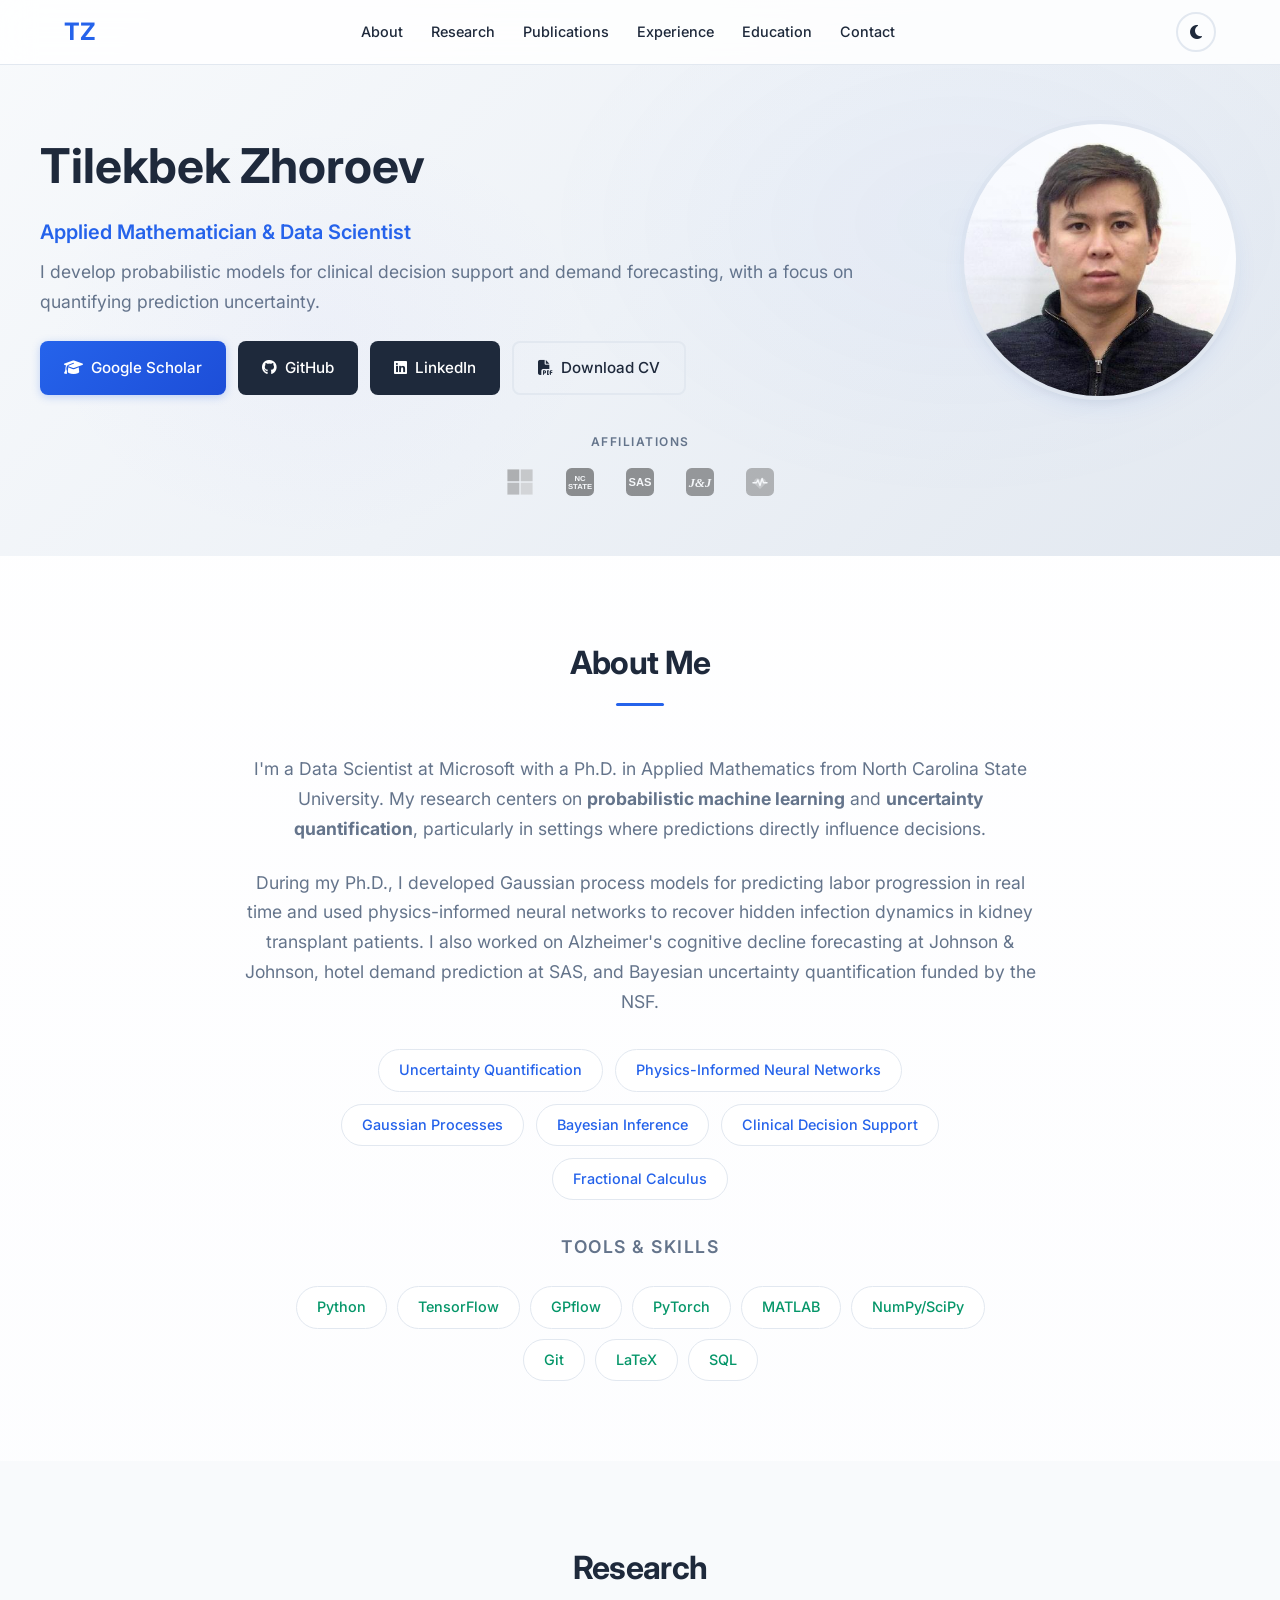
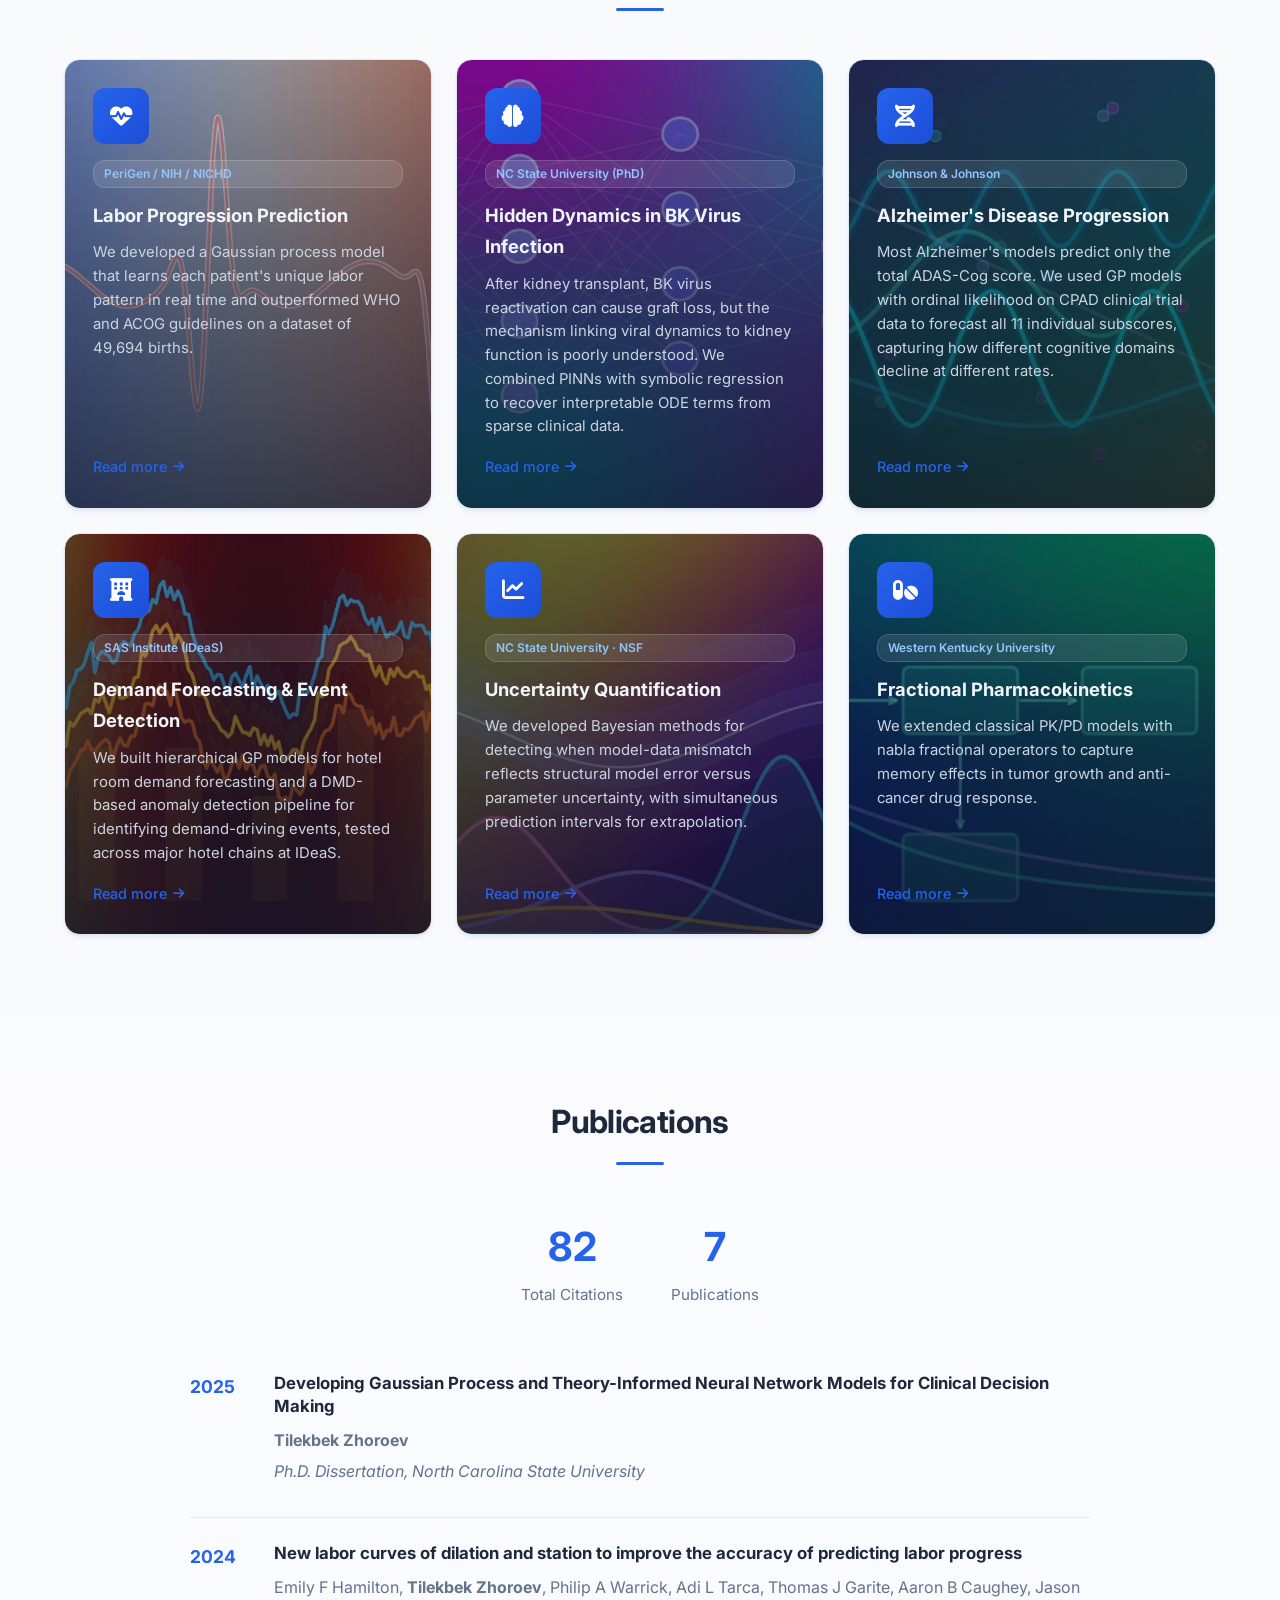
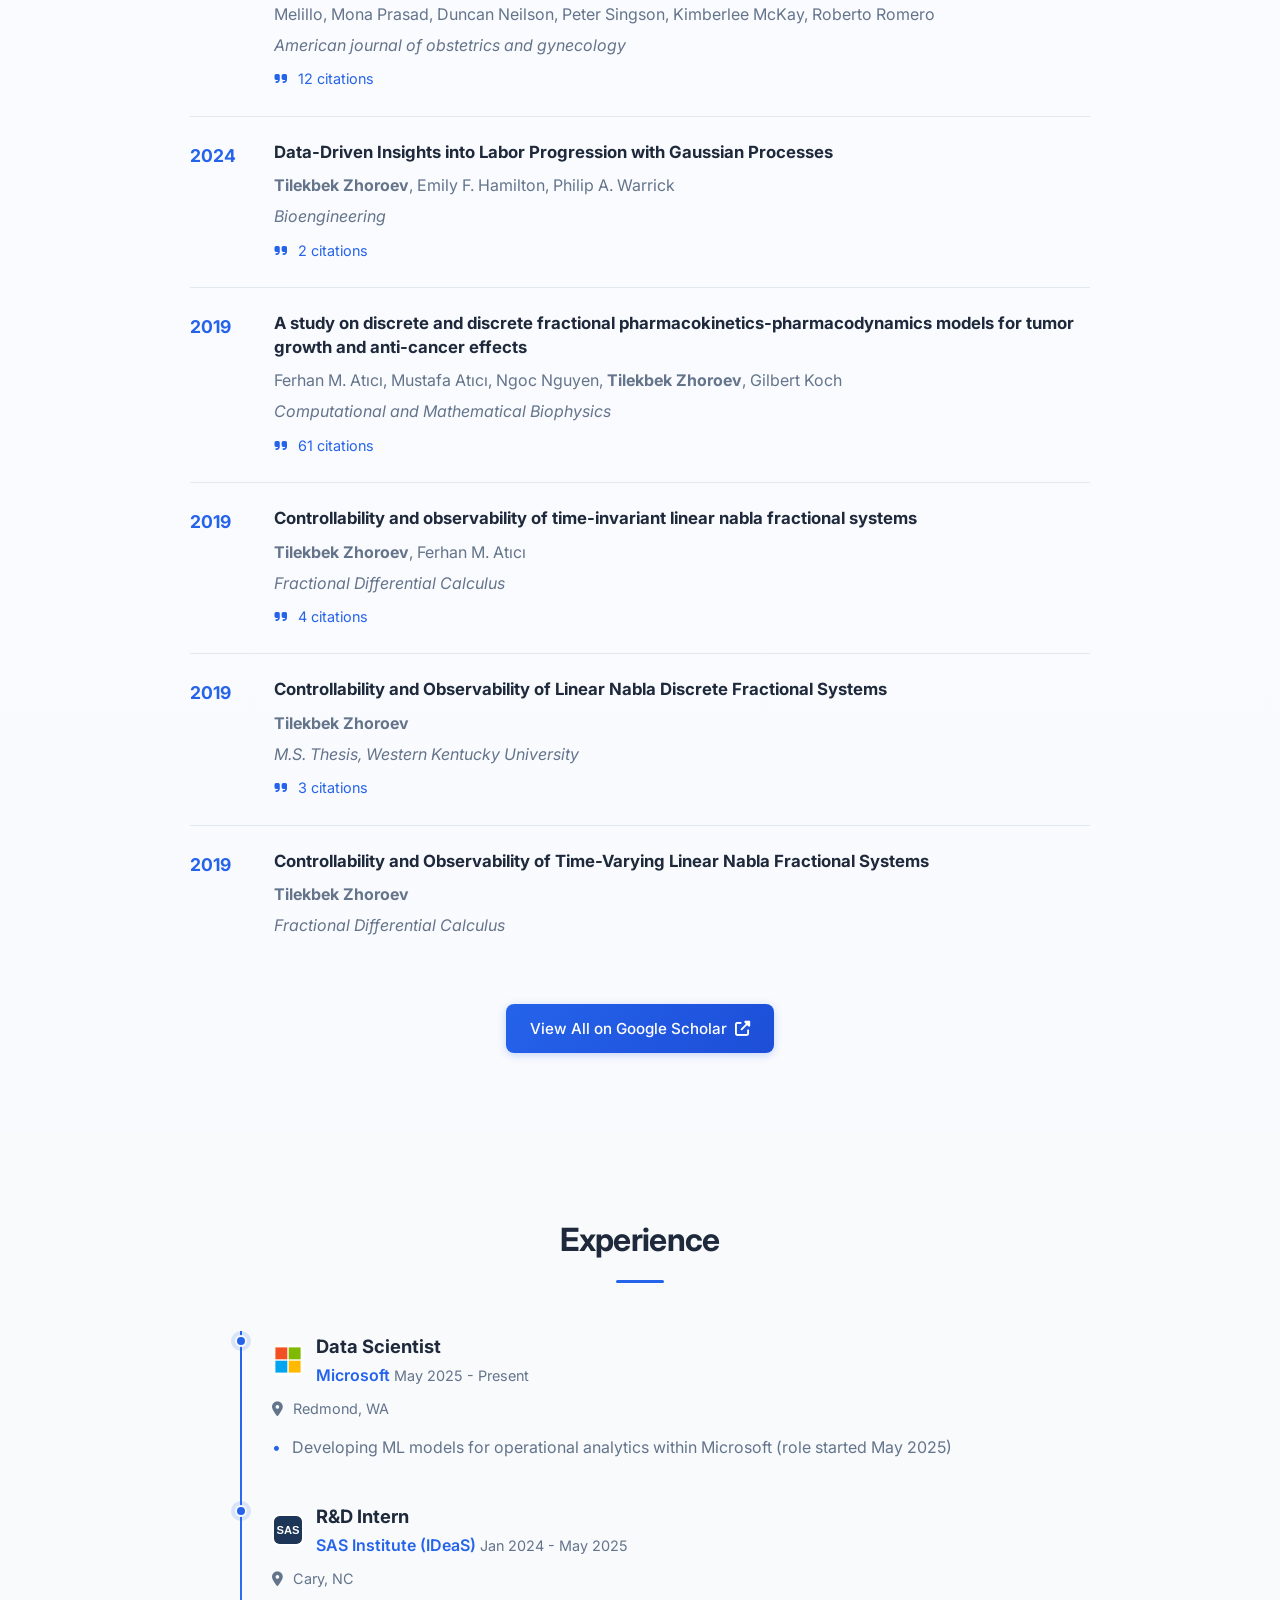
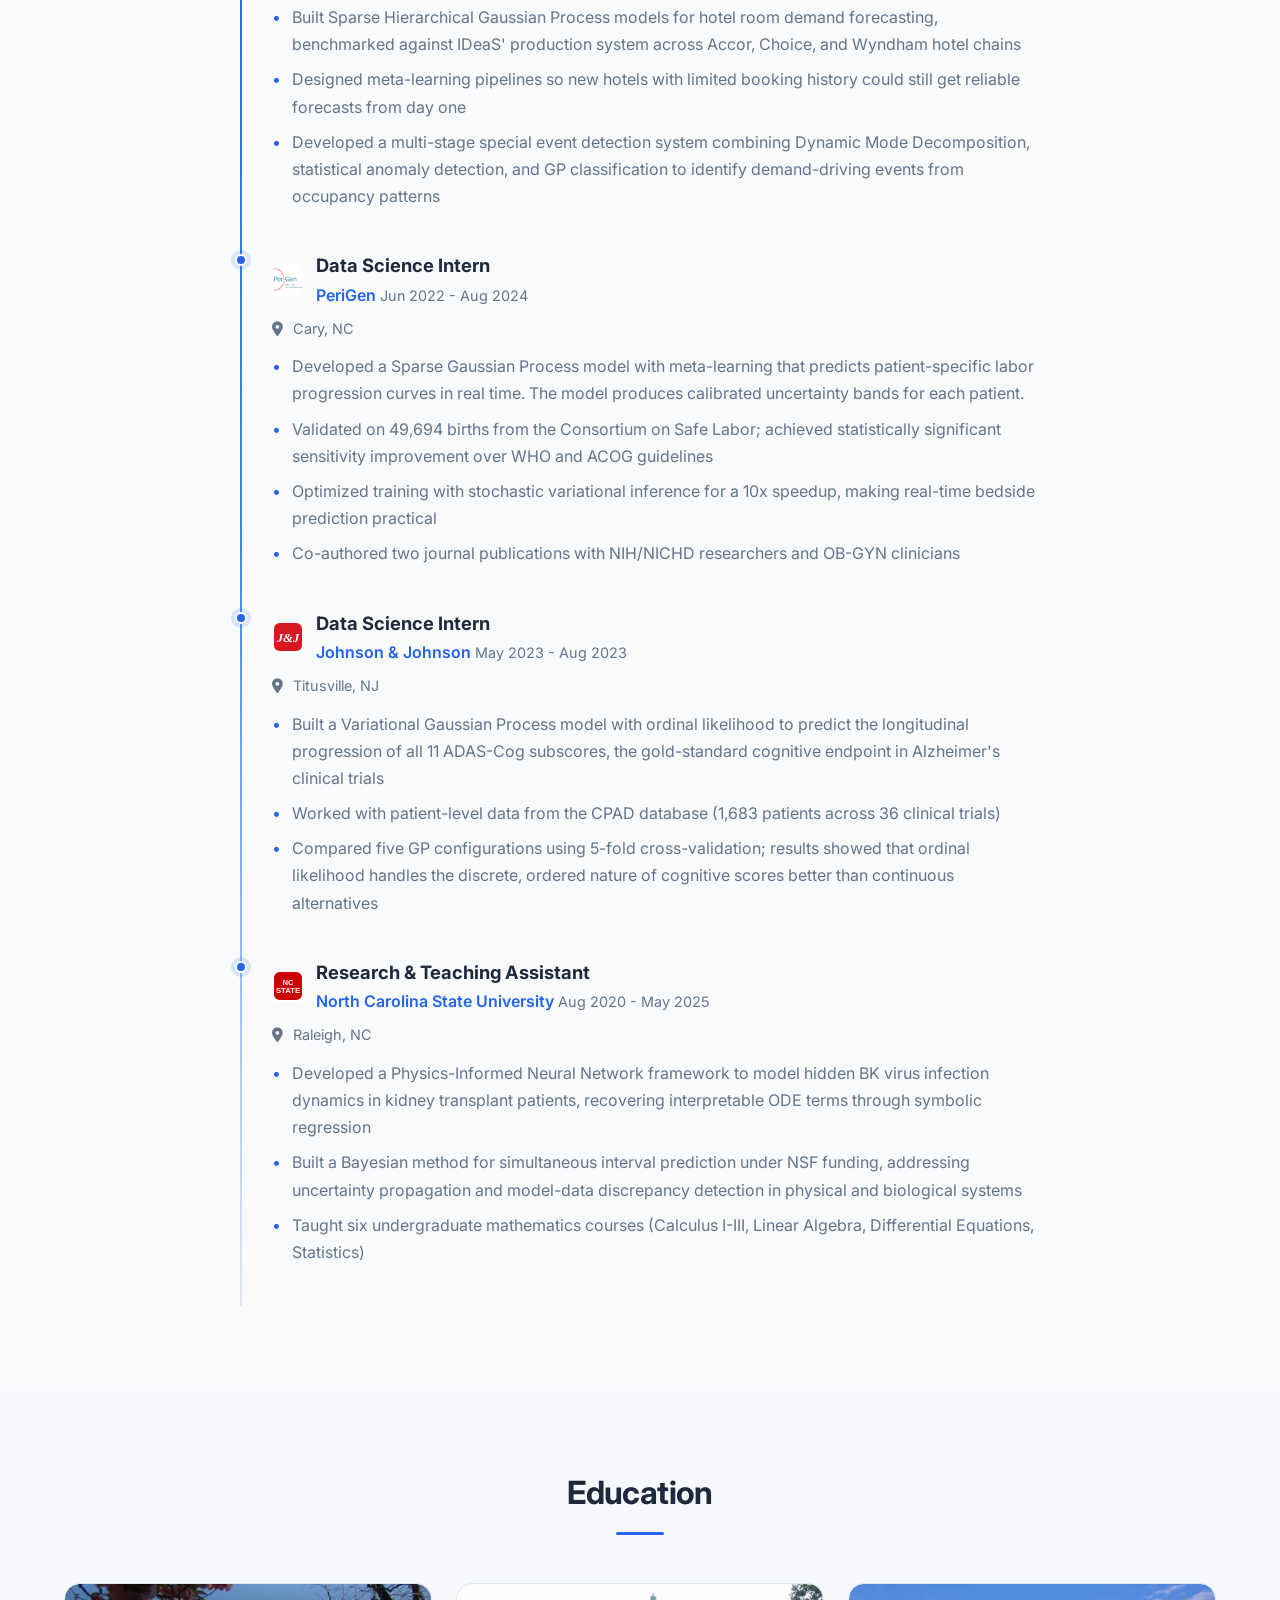
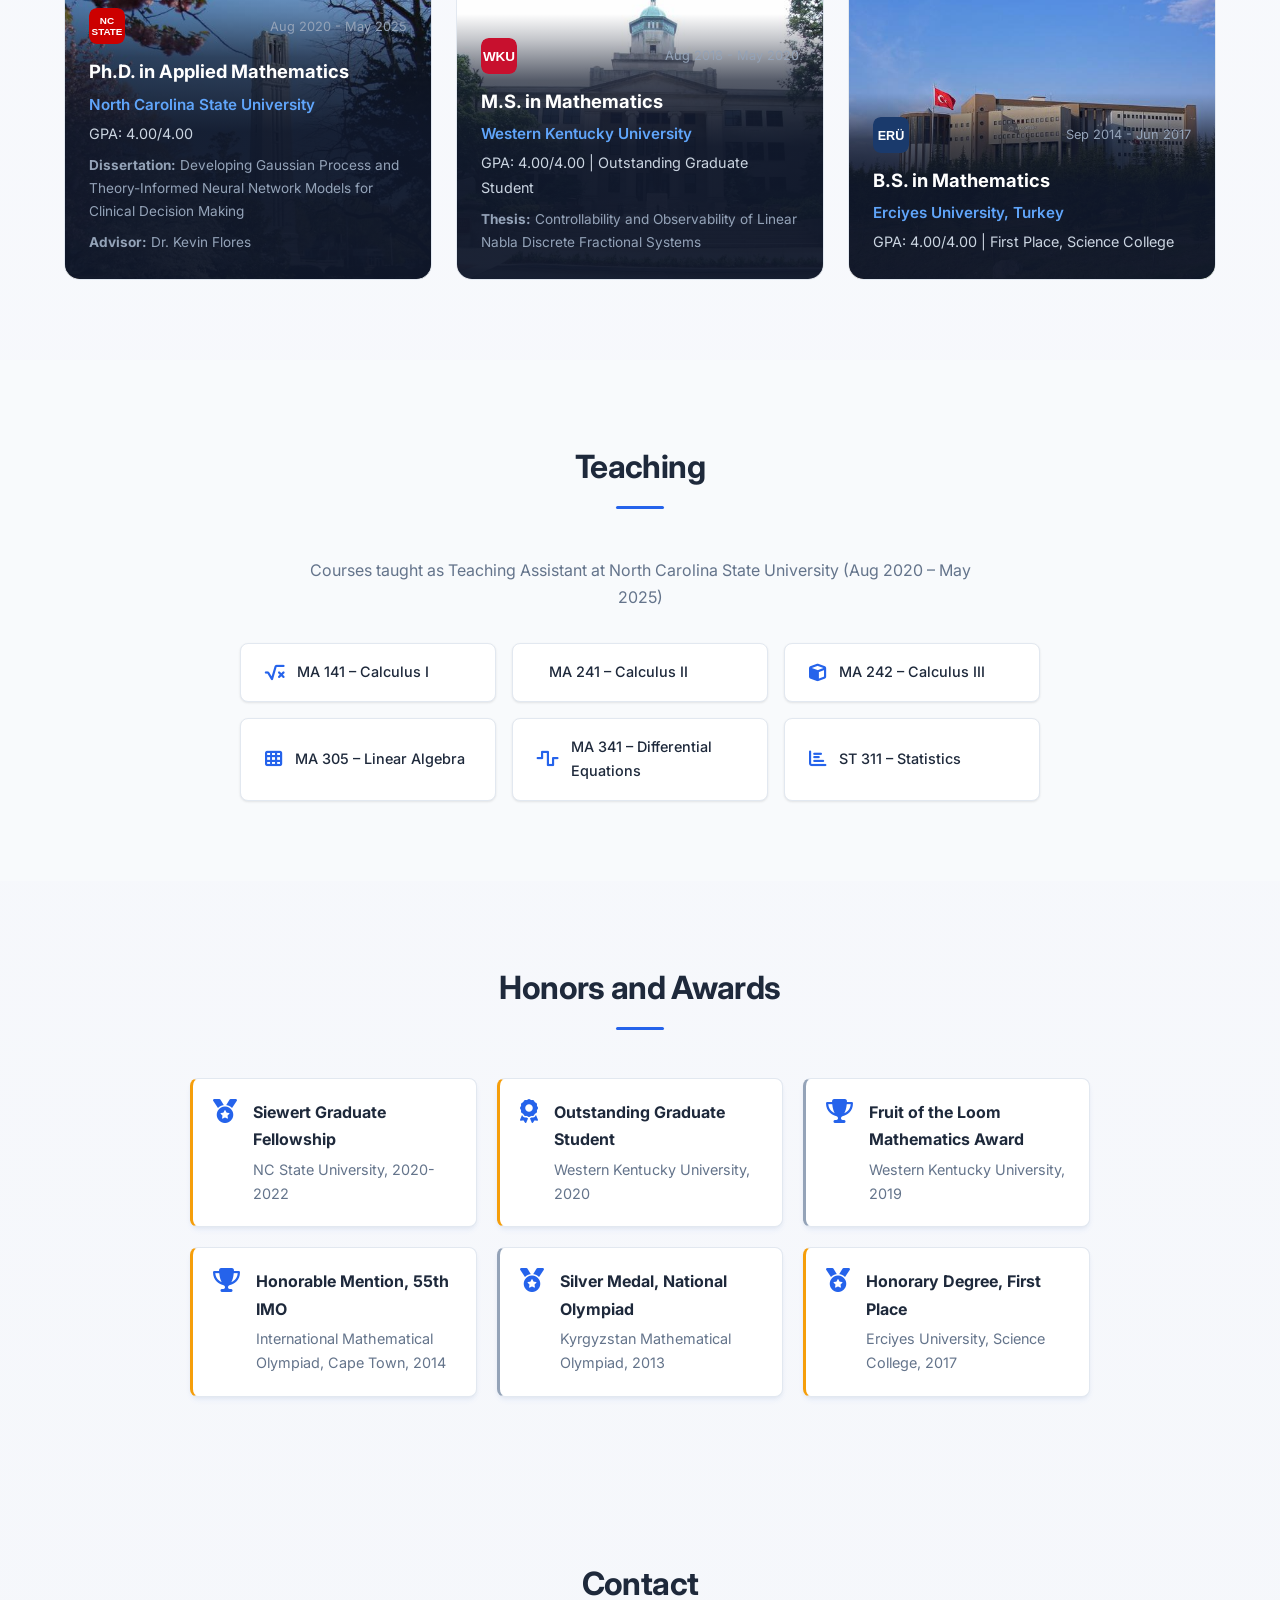
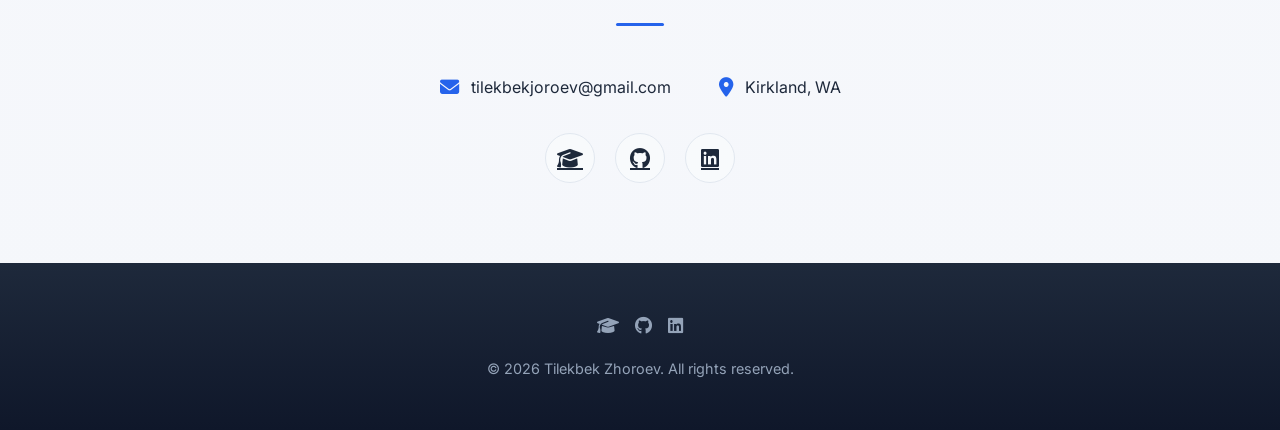
==== commit 6293c949: "Remove hero metrics pills and Recent Updates section - Remove '7 Publications / 80+ Citations' pills" ====
--- a/index.html
+++ b/index.html
@@ -78,10 +78,6 @@
                 <h1>Tilekbek Zhoroev</h1>
                 <p class="subtitle">Applied Mathematician & Data Scientist</p>
                 <p class="tagline">I develop probabilistic models for clinical decision support and demand forecasting, with a focus on quantifying prediction uncertainty.</p>
-                <div class="hero-metrics">
-                    <span class="hero-metric-pill"><i class="fas fa-file-alt"></i> 7 Publications</span>
-                    <span class="hero-metric-pill"><i class="fas fa-quote-right"></i> 80+ Citations</span>
-                </div>
                 <div class="hero-links">
                     <a href="https://scholar.google.com/citations?user=ShuoePgAAAAJ&hl=en" target="_blank" rel="noopener noreferrer" class="btn btn-primary">
                         <i class="fas fa-graduation-cap"></i> Google Scholar
@@ -211,31 +207,7 @@
         </div>
     </section>
 
-    <section id="updates" class="section section-alt">
-        <div class="container">
-            <h2 class="section-title">Recent Updates</h2>
-            <div class="updates-list">
-                <div class="update-item">
-                    <span class="update-date">May 2025</span>
-                    <span class="update-text">Joined <strong>Microsoft</strong> as Data Scientist in Redmond, WA</span>
-                </div>
-                <div class="update-item">
-                    <span class="update-date">May 2025</span>
-                    <span class="update-text">Defended Ph.D. dissertation at <strong>NC State University</strong></span>
-                </div>
-                <div class="update-item">
-                    <span class="update-date">Jan 2024</span>
-                    <span class="update-text">Published in <em>American Journal of Obstetrics and Gynecology</em></span>
-                </div>
-                <div class="update-item">
-                    <span class="update-date">Jan 2024</span>
-                    <span class="update-text">Published in <em>Bioengineering</em> (MDPI)</span>
-                </div>
-            </div>
-        </div>
-    </section>
-
-    <section id="experience" class="section">
+    <section id="experience" class="section section-alt">
         <div class="container">
             <h2 class="section-title">Experience</h2>
             <div class="timeline">
@@ -337,7 +309,7 @@
         </div>
     </section>
 
-    <section id="education" class="section section-alt">
+    <section id="education" class="section">
         <div class="container">
             <h2 class="section-title">Education</h2>
             <div class="education-grid">
@@ -381,7 +353,7 @@
         </div>
     </section>
 
-    <section id="teaching" class="section">
+    <section id="teaching" class="section section-alt">
         <div class="container">
             <h2 class="section-title">Teaching</h2>
             <p class="teaching-intro">Courses taught as Teaching Assistant at North Carolina State University (Aug 2020 – May 2025)</p>
@@ -414,7 +386,7 @@
         </div>
     </section>
 
-    <section id="awards" class="section section-alt">
+    <section id="awards" class="section">
         <div class="container">
             <h2 class="section-title">Honors and Awards</h2>
             <div class="awards-grid">
--- a/styles.css
+++ b/styles.css
@@ -96,7 +96,7 @@
 .theme-toggle:hover { border-color: var(--primary); color: var(--primary); }
 body.dark .theme-toggle i::before { content: "\f185"; }
 
-.hamburger { display: none; flex-direction: column; gap: 5px; cursor: pointer; z-index: 1100; }
+.hamburger { display: none; flex-direction: column; gap: 5px; cursor: pointer; z-index: 1100; background: none; border: none; padding: 0; }
 .hamburger span { width: 25px; height: 3px; background: var(--text); border-radius: 3px; transition: 0.3s; }
 .hamburger.active span:nth-child(1) { transform: rotate(45deg) translate(5px, 6px); }
 .hamburger.active span:nth-child(2) { opacity: 0; }
@@ -692,3 +692,383 @@
 .nav-menu a.active-link {
     color: var(--primary);
 }
+
+/* ================================
+   Research Pages
+   ================================ */
+
+.research-hero {
+    padding-top: 140px;
+    padding-bottom: 64px;
+}
+
+.research-eyebrow {
+    display: inline-flex;
+    align-items: center;
+    gap: 10px;
+    padding: 8px 14px;
+    border-radius: 999px;
+    background: var(--bg-card);
+    border: 1px solid var(--border);
+    color: var(--primary);
+    font-weight: 600;
+    margin-bottom: 20px;
+    box-shadow: var(--shadow);
+}
+
+/* Hero two-column grid */
+.research-hero-grid {
+    display: grid;
+    grid-template-columns: minmax(0, 1.45fr) minmax(280px, 0.9fr);
+    gap: 24px;
+    align-items: stretch;
+}
+
+.hero-copy { color: var(--text-light); }
+
+/* Gradient sidebar in hero */
+.research-sidebar {
+    background: linear-gradient(135deg, rgba(37, 99, 235, 0.11), rgba(16, 185, 129, 0.08));
+    border: 1px solid var(--border);
+    border-radius: 20px;
+    padding: 28px;
+    box-shadow: var(--shadow);
+}
+body.dark .research-sidebar {
+    background: linear-gradient(135deg, rgba(59, 130, 246, 0.18), rgba(16, 185, 129, 0.12));
+}
+.research-sidebar h2 {
+    color: var(--text);
+    margin-bottom: 12px;
+}
+.research-sidebar p {
+    color: var(--text-light);
+    line-height: 1.6;
+}
+
+/* At a Glance KPIs */
+.research-kpis {
+    display: grid;
+    grid-template-columns: repeat(2, minmax(0, 1fr));
+    gap: 14px;
+    margin-top: 20px;
+}
+.research-kpi {
+    padding: 16px;
+    border-radius: 16px;
+    background: rgba(255, 255, 255, 0.62);
+    border: 1px solid rgba(37, 99, 235, 0.14);
+    color: var(--text-light);
+    font-size: 0.9rem;
+}
+body.dark .research-kpi {
+    background: rgba(15, 23, 42, 0.45);
+    border-color: rgba(96, 165, 250, 0.18);
+}
+.research-kpi span {
+    display: block;
+    font-size: 1.45rem;
+    font-weight: 700;
+    color: var(--primary);
+    margin-bottom: 4px;
+}
+
+/* General content card */
+.research-panel {
+    background: var(--bg-card);
+    border: 1px solid var(--border);
+    border-radius: 20px;
+    padding: 28px;
+    box-shadow: var(--shadow);
+}
+.research-panel h2,
+.research-panel h3 {
+    color: var(--text);
+    margin-bottom: 12px;
+}
+.research-panel p,
+.research-panel li {
+    color: var(--text-light);
+}
+.research-panel.panel-equation {
+    overflow-x: auto;
+}
+
+/* Metric cards & grid */
+.metric-grid {
+    display: grid;
+    grid-template-columns: repeat(4, minmax(0, 1fr));
+    gap: 16px;
+    margin-top: 24px;
+}
+.metric-card {
+    background: var(--bg-card);
+    border: 1px solid var(--border);
+    border-radius: 20px;
+    padding: 20px;
+    box-shadow: var(--shadow);
+}
+.metric-card strong {
+    display: block;
+    font-size: 1.55rem;
+    color: var(--text);
+    margin-bottom: 8px;
+}
+.metric-label {
+    font-size: 0.85rem;
+    text-transform: uppercase;
+    letter-spacing: 0.08em;
+    color: var(--text-light);
+}
+.metric-value {
+    display: block;
+    margin-top: 10px;
+    font-size: 1.6rem;
+    font-weight: 700;
+    color: var(--text);
+}
+.metric-detail {
+    margin-top: 8px;
+    color: var(--text-light);
+    font-size: 0.95rem;
+}
+
+/* Figure panels */
+.figure-panel {
+    background: var(--bg-card);
+    border: 1px solid var(--border);
+    border-radius: 20px;
+    box-shadow: var(--shadow);
+    overflow: hidden;
+}
+.figure-panel img {
+    width: 100%;
+    display: block;
+}
+.figure-caption {
+    padding: 16px 24px;
+    font-size: 0.9rem;
+    color: var(--text-light);
+    border-top: 1px solid var(--border);
+}
+.figure-caption strong {
+    color: var(--text);
+}
+.figures-row {
+    display: grid;
+    grid-template-columns: repeat(2, minmax(0, 1fr));
+    gap: 20px;
+}
+
+/* Links */
+.resource-link {
+    color: var(--primary);
+    text-decoration: none;
+    font-weight: 600;
+}
+.resource-link:hover {
+    color: var(--primary-dark);
+}
+.footer-link {
+    color: #cbd5e1;
+    text-decoration: none;
+}
+.footer-link:hover {
+    color: #ffffff;
+}
+
+/* Status badges */
+.research-status {
+    display: inline-block;
+    padding: 4px 12px;
+    border-radius: 4px;
+    font-size: 0.8rem;
+    font-weight: 500;
+    margin-bottom: 1rem;
+}
+.status-published {
+    background: rgba(34, 197, 94, 0.15);
+    color: #22c55e;
+    border: 1px solid rgba(34, 197, 94, 0.3);
+}
+.status-dissertation {
+    background: rgba(59, 130, 246, 0.15);
+    color: #3b82f6;
+    border: 1px solid rgba(59, 130, 246, 0.3);
+}
+.status-proprietary {
+    background: rgba(245, 158, 11, 0.15);
+    color: #f59e0b;
+    border: 1px solid rgba(245, 158, 11, 0.3);
+}
+.status-funded {
+    background: rgba(139, 92, 246, 0.15);
+    color: #8b5cf6;
+    border: 1px solid rgba(139, 92, 246, 0.3);
+}
+
+/* Two-column content grid */
+.research-grid-2 {
+    display: grid;
+    grid-template-columns: minmax(0, 1fr) minmax(0, 1fr);
+    gap: 24px;
+    align-items: start;
+}
+
+/* Publication cards */
+.publication-grid {
+    display: grid;
+    grid-template-columns: repeat(auto-fit, minmax(280px, 1fr));
+    gap: 24px;
+}
+.publication-card {
+    background: var(--bg-card);
+    border: 1px solid var(--border);
+    border-radius: 20px;
+    padding: 26px;
+    box-shadow: var(--shadow);
+}
+.publication-card h3 {
+    color: var(--text);
+    margin-bottom: 12px;
+}
+.publication-card p {
+    color: var(--text-light);
+}
+.pub-meta {
+    display: inline-flex;
+    align-items: center;
+    gap: 8px;
+    color: var(--primary);
+    font-weight: 600;
+    margin-bottom: 14px;
+}
+
+/* Flow / pipeline steps */
+.research-flow {
+    display: grid;
+    grid-template-columns: repeat(4, minmax(0, 1fr));
+    gap: 18px;
+    margin-top: 28px;
+}
+.research-flow-step {
+    background: var(--bg-card);
+    border: 1px solid var(--border);
+    border-radius: 20px;
+    padding: 24px;
+    box-shadow: var(--shadow);
+    position: relative;
+}
+.research-flow-step h3 {
+    color: var(--text);
+    margin-bottom: 12px;
+}
+.research-flow-step p {
+    color: var(--text-light);
+}
+.research-flow-index {
+    width: 42px;
+    height: 42px;
+    border-radius: 50%;
+    display: inline-grid;
+    place-items: center;
+    font-weight: 700;
+    margin-bottom: 16px;
+    background: rgba(37, 99, 235, 0.12);
+    color: var(--primary);
+}
+
+/* Tech / language badges */
+.research-badges {
+    display: flex;
+    flex-wrap: wrap;
+    gap: 10px;
+    margin-top: 20px;
+}
+.research-badge-item {
+    display: inline-flex;
+    align-items: center;
+    gap: 8px;
+    padding: 10px 14px;
+    border-radius: 999px;
+    background: rgba(255, 255, 255, 0.7);
+    color: var(--text);
+    font-weight: 600;
+    font-size: 0.9rem;
+    border: 1px solid rgba(37, 99, 235, 0.15);
+}
+body.dark .research-badge-item {
+    background: rgba(15, 23, 42, 0.45);
+    border-color: rgba(96, 165, 250, 0.2);
+}
+
+/* Research list */
+.research-list {
+    margin: 0;
+    padding-left: 18px;
+    display: grid;
+    gap: 10px;
+}
+.research-list li {
+    color: var(--text-light);
+}
+
+/* Bottom navigation */
+.research-nav {
+    display: flex;
+    justify-content: space-between;
+    align-items: center;
+    flex-wrap: wrap;
+    gap: 16px;
+    max-width: 1200px;
+    margin: 0 auto;
+    padding: 32px 24px;
+    border-top: 1px solid var(--border);
+}
+.research-nav a {
+    color: var(--primary);
+    text-decoration: none;
+    font-weight: 500;
+    font-size: 0.95rem;
+    display: inline-flex;
+    align-items: center;
+    gap: 6px;
+}
+.research-nav a:hover {
+    color: var(--primary-dark);
+}
+
+/* Research responsive */
+@media (max-width: 1100px) {
+    .metric-grid,
+    .research-flow {
+        grid-template-columns: repeat(2, minmax(0, 1fr));
+    }
+}
+
+@media (max-width: 900px) {
+    .research-hero-grid,
+    .research-grid-2 {
+        grid-template-columns: 1fr;
+    }
+}
+
+@media (max-width: 768px) {
+    .research-hero {
+        padding-top: 120px;
+        padding-bottom: 56px;
+    }
+    .metric-grid,
+    .research-kpis,
+    .research-flow,
+    .figures-row {
+        grid-template-columns: 1fr;
+    }
+    .research-sidebar,
+    .research-panel,
+    .metric-card,
+    .publication-card,
+    .research-flow-step {
+        padding: 22px;
+    }
+}
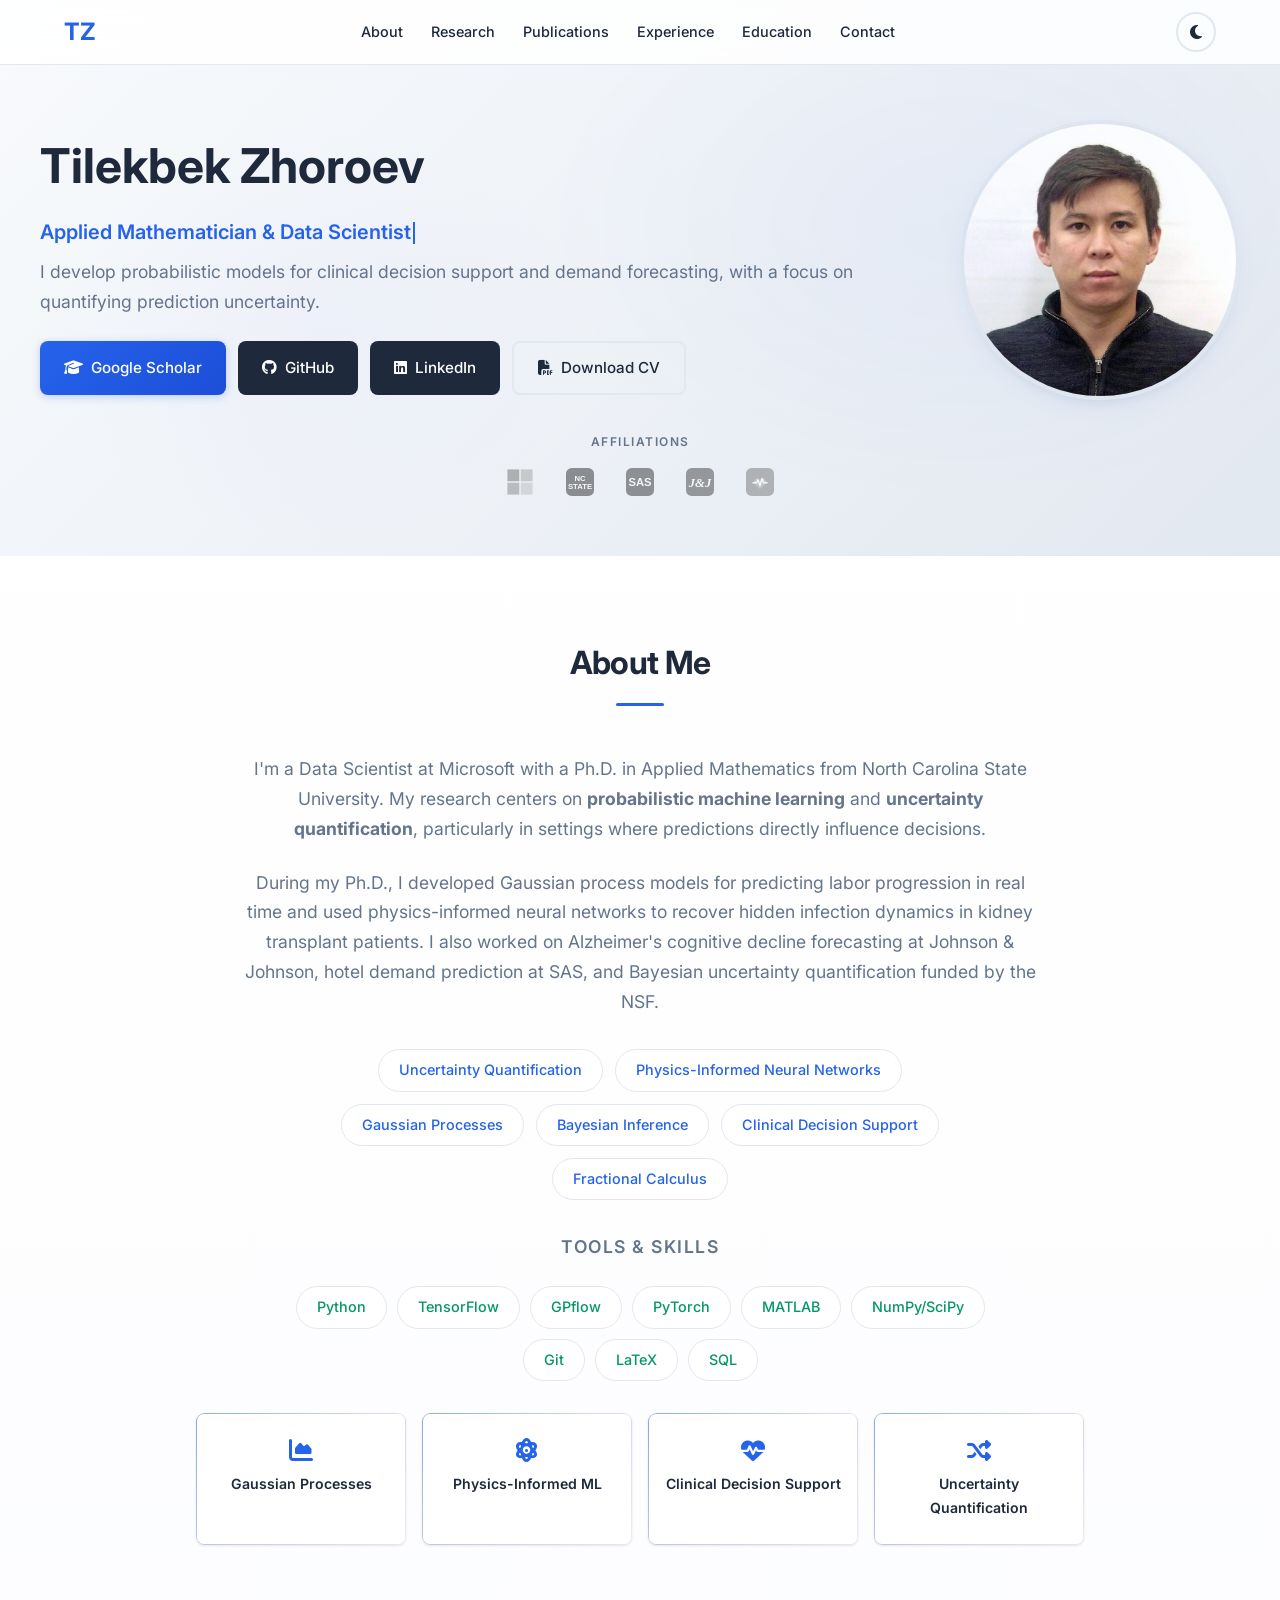
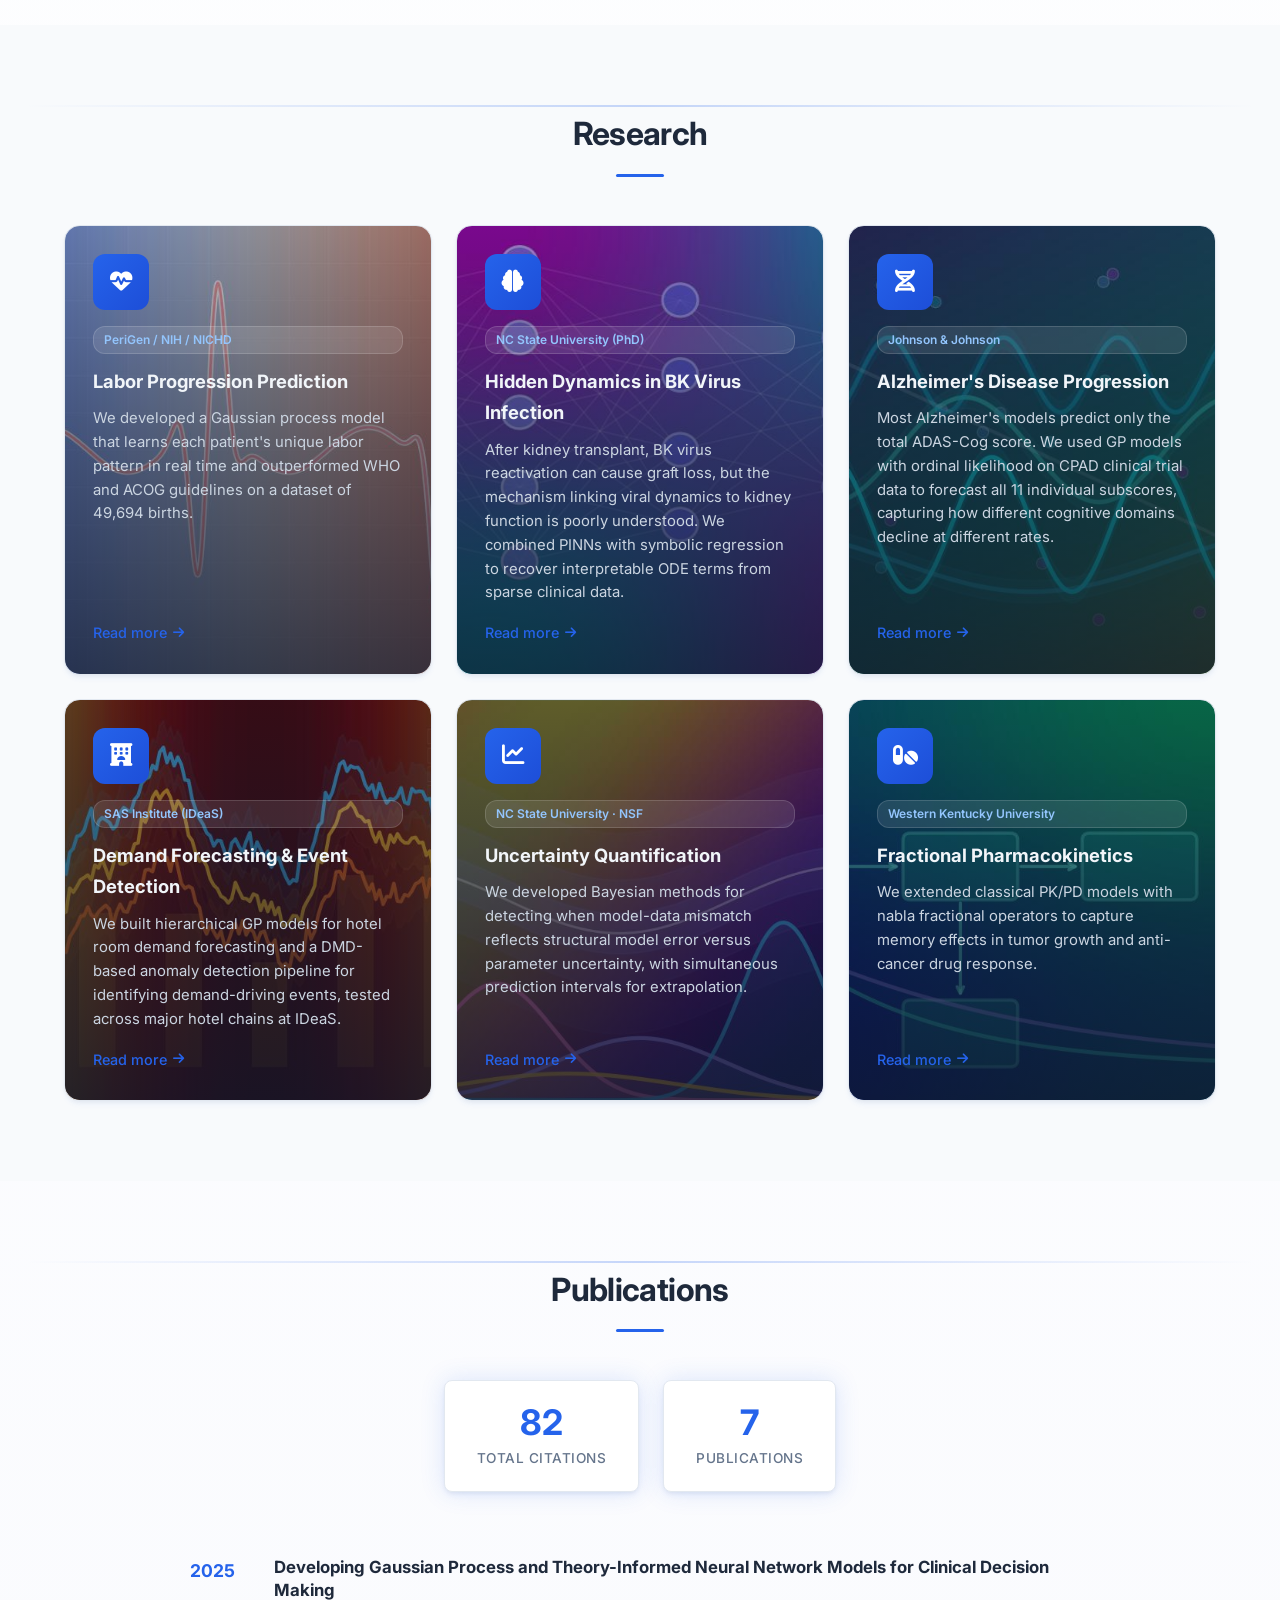
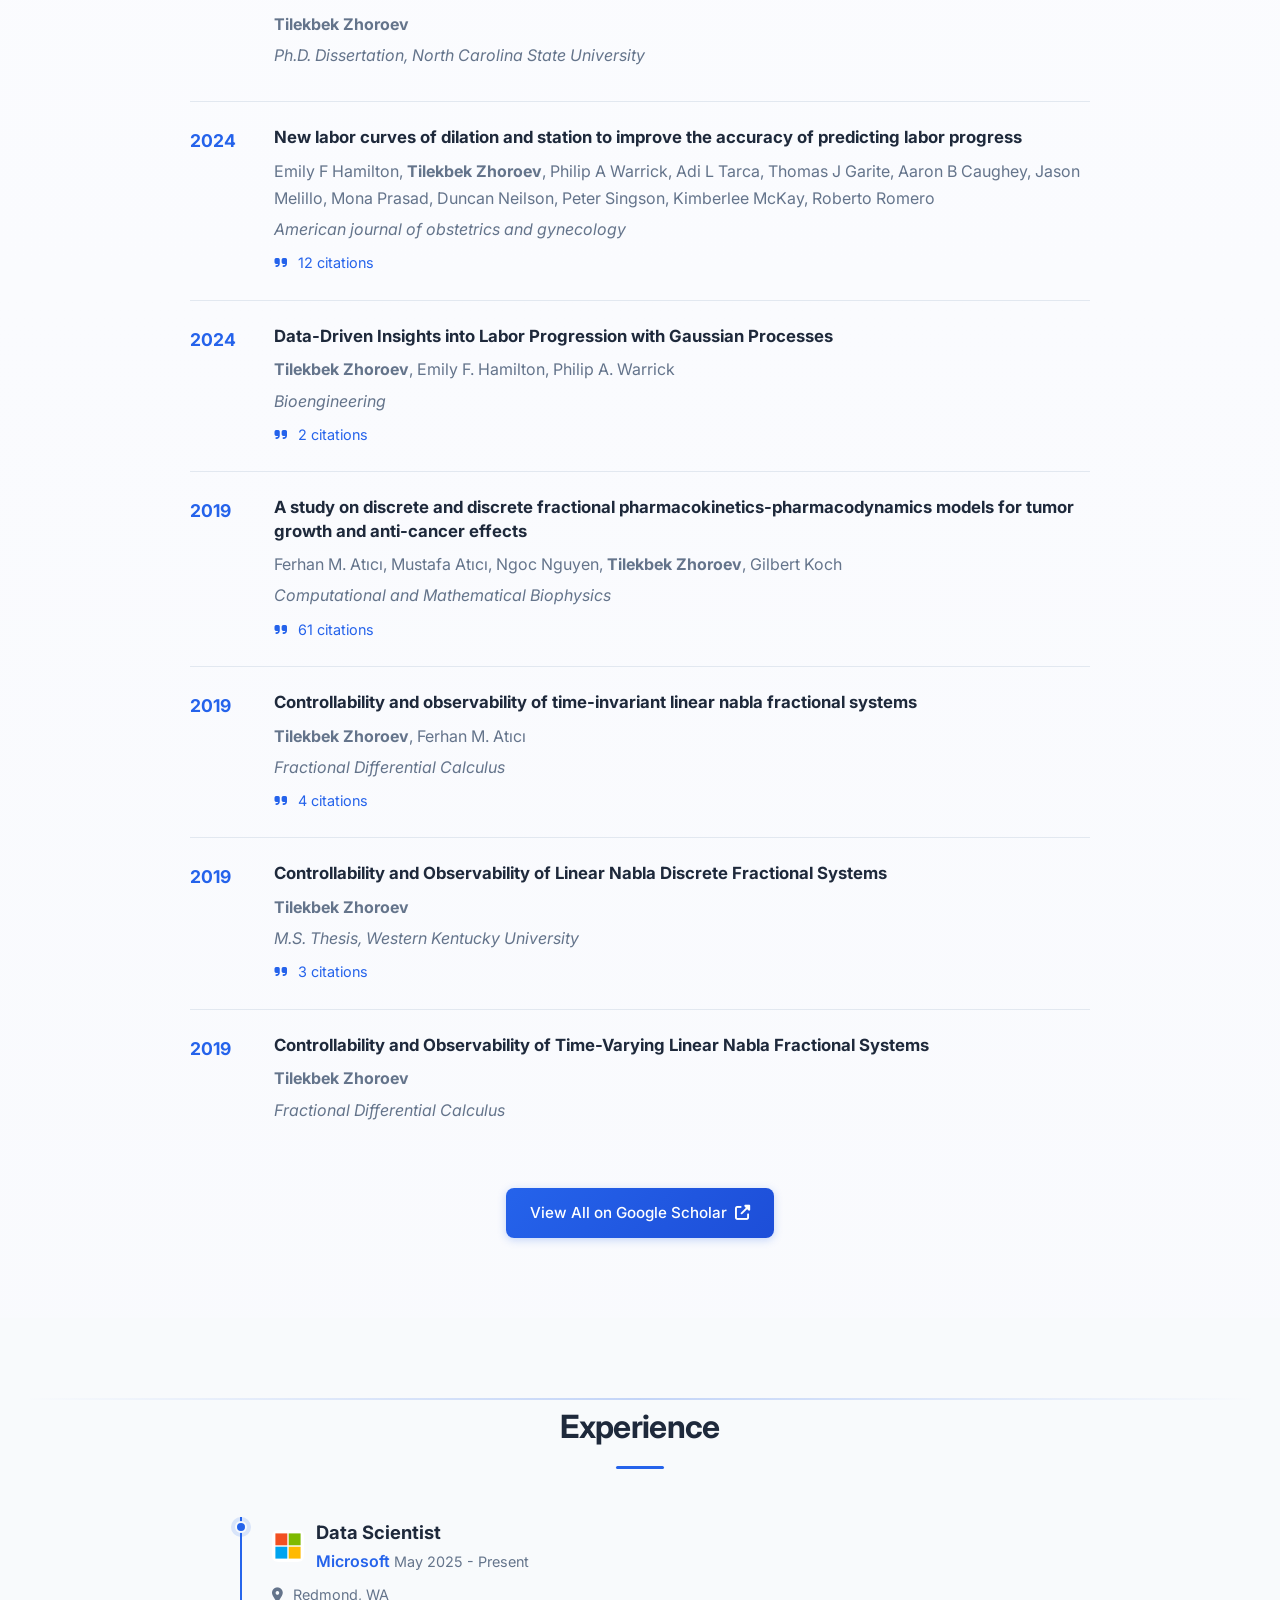
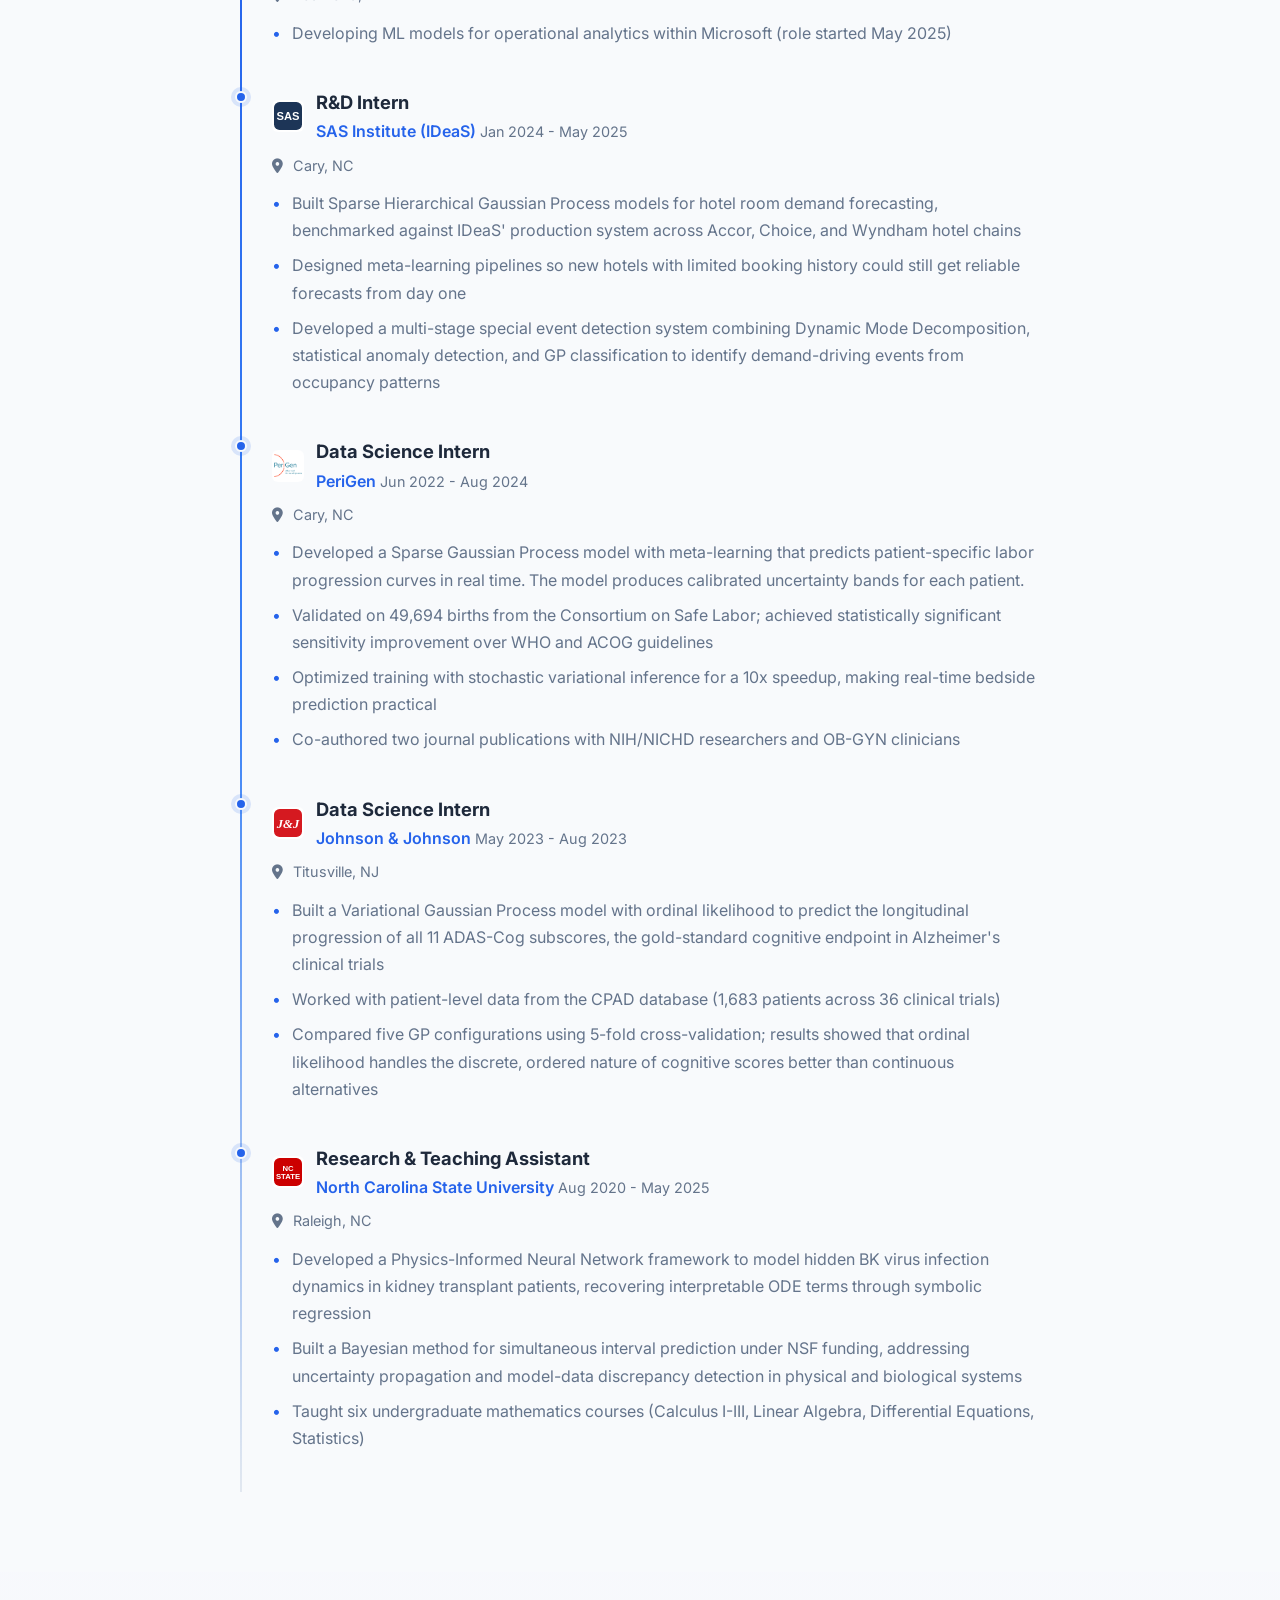
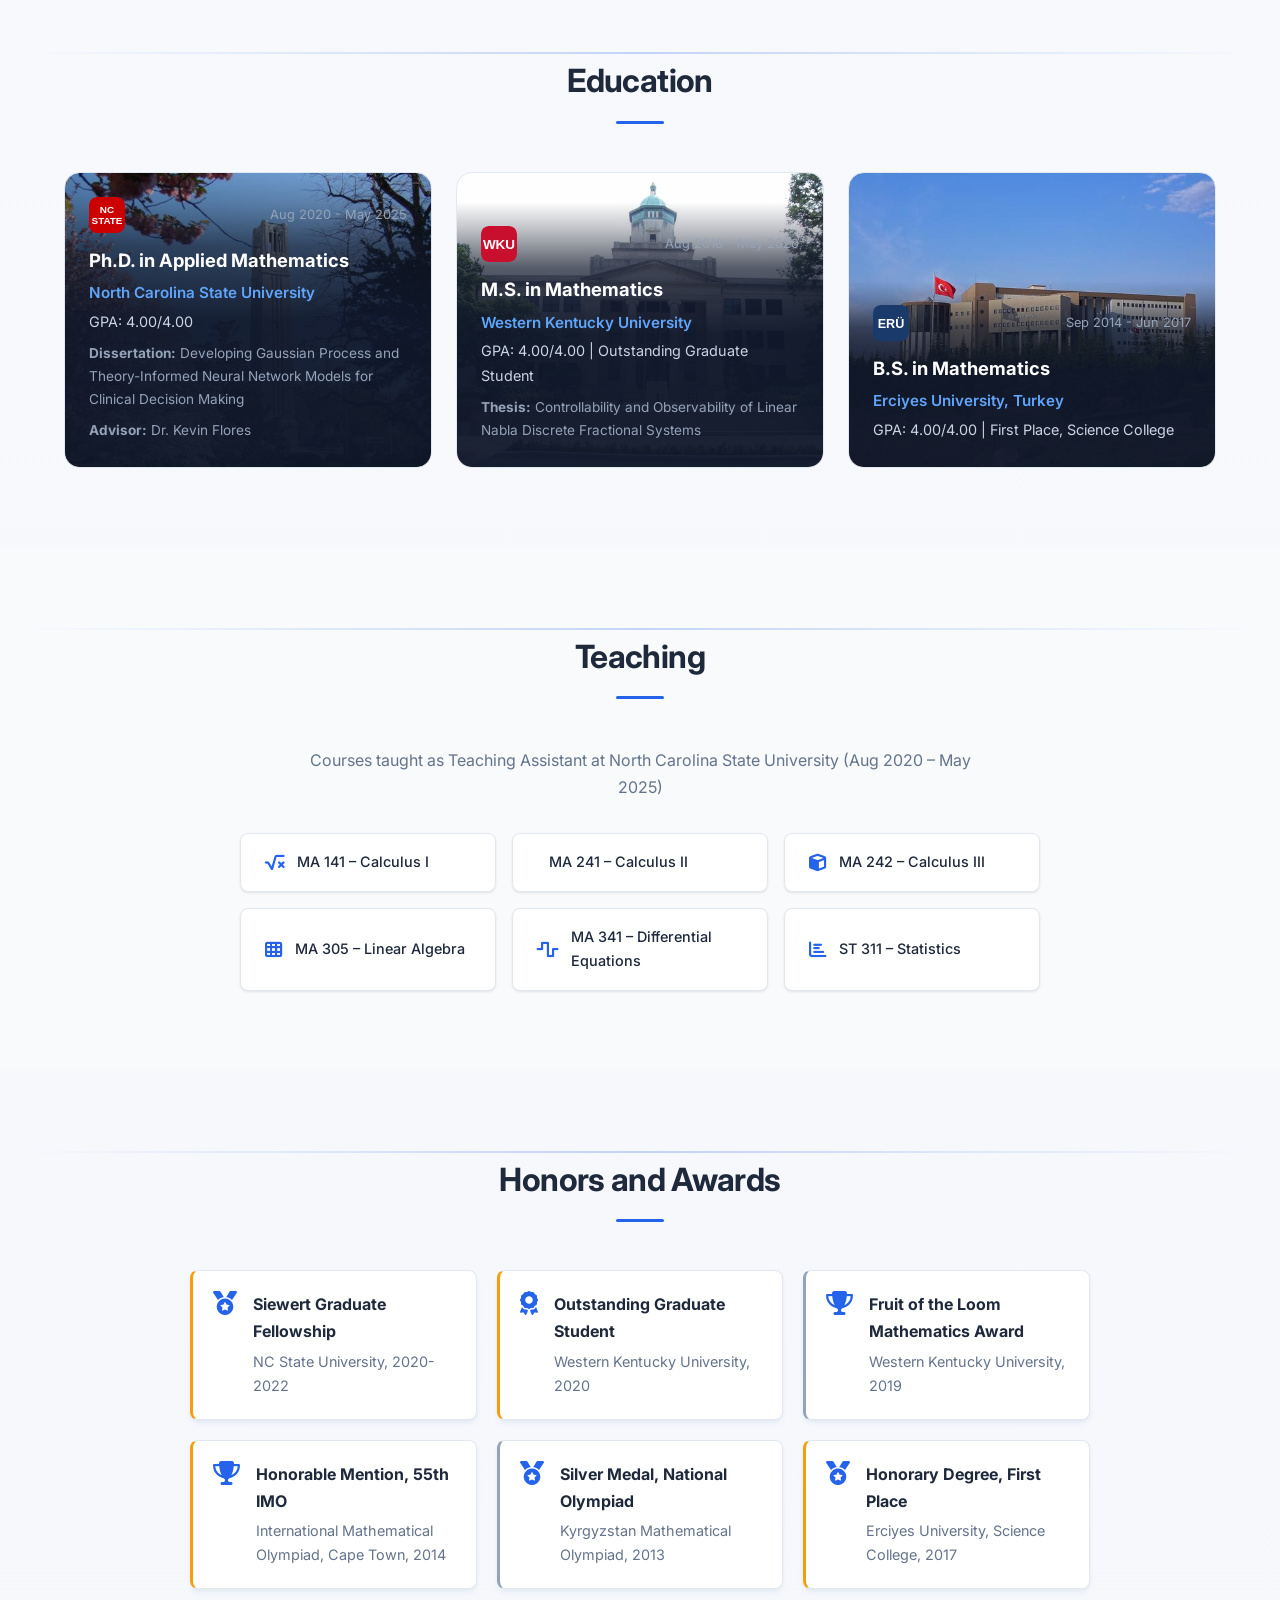
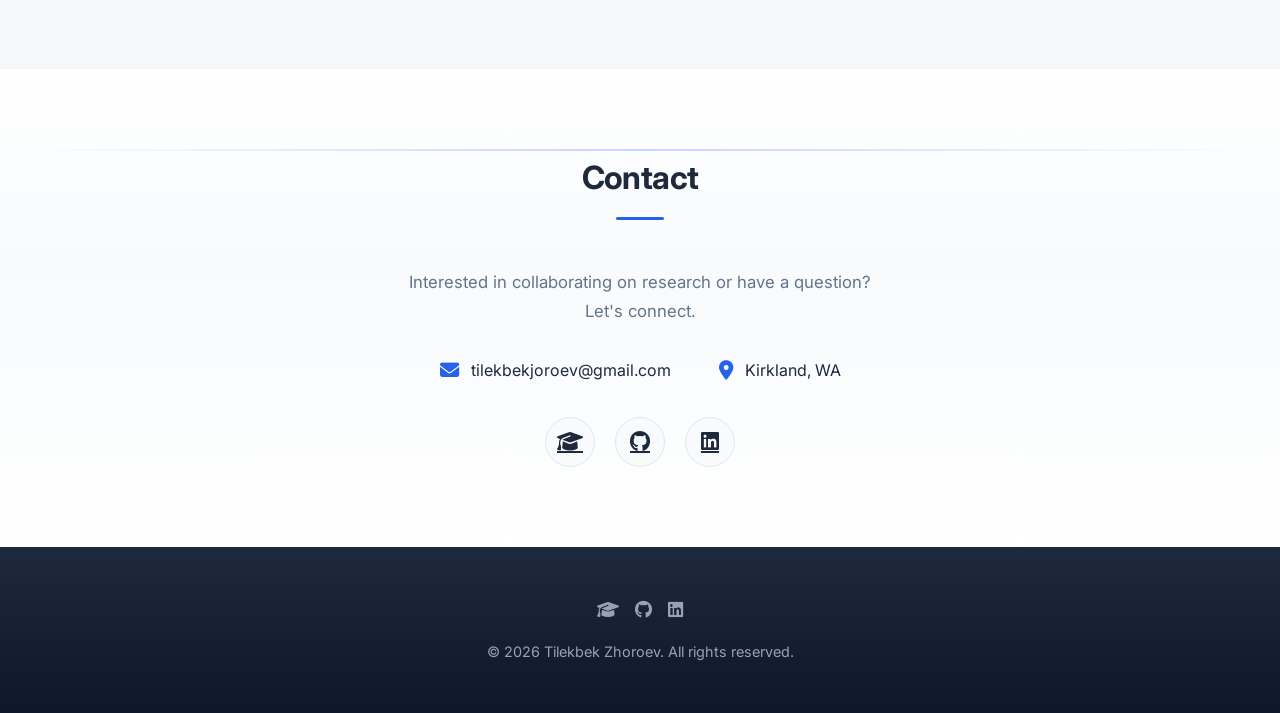
==== commit c21e4c38: "Visual polish: focus cards, typing effect, section dividers, glass stats - Add 4 research focus card" ====
--- a/index.html
+++ b/index.html
@@ -76,7 +76,7 @@
         <div class="hero-content">
             <div class="hero-text">
                 <h1>Tilekbek Zhoroev</h1>
-                <p class="subtitle">Applied Mathematician & Data Scientist</p>
+                <p class="subtitle" id="typed-subtitle" data-text="Applied Mathematician &amp; Data Scientist">Applied Mathematician &amp; Data Scientist</p>
                 <p class="tagline">I develop probabilistic models for clinical decision support and demand forecasting, with a focus on quantifying prediction uncertainty.</p>
                 <div class="hero-links">
                     <a href="https://scholar.google.com/citations?user=ShuoePgAAAAJ&hl=en" target="_blank" rel="noopener noreferrer" class="btn btn-primary">
@@ -138,6 +138,24 @@
                         <span class="tool-tag">SQL</span>
                     </div>
                 </div>
+                <div class="focus-areas">
+                    <div class="focus-card">
+                        <i class="fas fa-chart-area"></i>
+                        <span>Gaussian Processes</span>
+                    </div>
+                    <div class="focus-card">
+                        <i class="fas fa-atom"></i>
+                        <span>Physics-Informed ML</span>
+                    </div>
+                    <div class="focus-card">
+                        <i class="fas fa-heartbeat"></i>
+                        <span>Clinical Decision Support</span>
+                    </div>
+                    <div class="focus-card">
+                        <i class="fas fa-random"></i>
+                        <span>Uncertainty Quantification</span>
+                    </div>
+                </div>
             </div>
         </div>
     </section>
@@ -436,9 +454,10 @@
         </div>
     </section>
 
-    <section id="contact" class="section">
+    <section id="contact" class="section contact-section">
         <div class="container">
             <h2 class="section-title">Contact</h2>
+            <p class="contact-cta">Interested in collaborating on research or have a question? Let's connect.</p>
             <div class="contact-content">
                 <div class="contact-info">
                     <div class="contact-item">
--- a/styles.css
+++ b/styles.css
@@ -327,10 +327,6 @@
 a.research-card:hover .research-link i { transform: translateX(6px); }
 
 /* Publications */
-.publications-stats { display: flex; justify-content: center; gap: 48px; margin-bottom: 40px; }
-.stat-item { text-align: center; }
-.stat-number { display: block; font-size: 2.5rem; font-weight: 700; color: var(--primary); }
-.stat-label { font-size: 0.95rem; color: var(--text-light); }
 .publications-list { max-width: 900px; margin: 0 auto; }
 .publications-list .loading { text-align: center; color: var(--text-light); }
 .publication { display: flex; gap: 24px; padding: 24px 0; border-bottom: 1px solid var(--border); }
@@ -442,17 +438,7 @@
 .footer-social a:hover { color: var(--primary-light); }
 .footer p { font-size: 0.9rem; }
 
-/* Scroll to top */
-.scroll-top {
-    position: fixed; bottom: 32px; right: 32px; width: 44px; height: 44px;
-    background: var(--primary); color: white; border: none; border-radius: 50%;
-    cursor: pointer; font-size: 1rem; display: flex; align-items: center; justify-content: center;
-    box-shadow: var(--shadow-lg); opacity: 0; pointer-events: none;
-    transition: opacity 0.3s ease, transform 0.3s ease;
-    z-index: 999;
-}
-.scroll-top.visible { opacity: 1; pointer-events: auto; }
-.scroll-top:hover { transform: translateY(-2px); }
+/* Scroll to top – base overridden in polish section */
 .contact-content { text-align: center; }
 .contact-info { display: flex; justify-content: center; gap: 48px; margin-bottom: 32px; flex-wrap: wrap; }
 .contact-item { display: flex; align-items: center; gap: 12px; color: var(--text); }
@@ -463,9 +449,8 @@
 .social-links a {
     width: 50px; height: 50px; display: flex; align-items: center; justify-content: center;
     border-radius: 50%; background: var(--bg-alt); color: var(--text); font-size: 1.3rem;
-    transition: all 0.2s; border: 1px solid var(--border);
-}
-.social-links a:hover { background: var(--primary); color: white; border-color: var(--primary); }
+    transition: all 0.3s ease; border: 1px solid var(--border);
+}
 
 /* Tools & Skills */
 .tools-skills { margin-top: var(--sp-8); text-align: center; }
@@ -578,6 +563,12 @@
     }
     .reveal { opacity: 1; transform: none; }
     .timeline-marker.in-view { animation: none; }
+    .focus-card:hover { transform: none; }
+    .stat-item:hover { transform: none; }
+    .scroll-top.visible { transform: none; }
+    .scroll-top:hover { transform: none; }
+    .social-links a:hover { transform: none; }
+    .typing-cursor { display: none !important; }
 }
 
 /* Responsive */
@@ -694,6 +685,254 @@
 }
 
 /* ================================
+   Focus Area Cards
+   ================================ */
+.focus-areas {
+    display: flex;
+    justify-content: center;
+    flex-wrap: wrap;
+    gap: 16px;
+    margin-top: var(--sp-8);
+    max-width: 960px;
+    margin-left: auto;
+    margin-right: auto;
+}
+.focus-card {
+    display: flex;
+    flex-direction: column;
+    align-items: center;
+    gap: 10px;
+    width: 210px;
+    padding: 24px 16px;
+    border-radius: var(--radius-sm);
+    background: var(--bg-card);
+    border: 1px solid transparent;
+    background-clip: padding-box;
+    position: relative;
+    transition: transform 0.25s ease, box-shadow 0.25s ease;
+    text-align: center;
+    box-shadow: var(--shadow-sm);
+}
+.focus-card::before {
+    content: '';
+    position: absolute;
+    inset: -1px;
+    border-radius: calc(var(--radius-sm) + 1px);
+    background: linear-gradient(135deg, var(--primary), rgba(99, 102, 241, 0.4), transparent);
+    z-index: -1;
+    opacity: 0.5;
+    transition: opacity 0.25s ease;
+}
+.focus-card:hover {
+    transform: translateY(-4px);
+    box-shadow: var(--shadow);
+}
+.focus-card:hover::before {
+    opacity: 1;
+}
+.focus-card i {
+    font-size: 1.5rem;
+    color: var(--primary);
+}
+.focus-card span {
+    font-size: 0.88rem;
+    font-weight: 600;
+    color: var(--text);
+}
+body.dark .focus-card {
+    background: var(--bg-alt);
+    box-shadow: 0 0 12px rgba(96, 165, 250, 0.06);
+}
+body.dark .focus-card::before {
+    background: linear-gradient(135deg, rgba(96, 165, 250, 0.6), rgba(139, 92, 246, 0.3), transparent);
+    opacity: 0.4;
+}
+body.dark .focus-card:hover {
+    box-shadow: 0 0 20px rgba(96, 165, 250, 0.12);
+}
+body.dark .focus-card:hover::before {
+    opacity: 0.8;
+}
+
+/* ================================
+   Section Dividers
+   ================================ */
+.section + .section::before {
+    content: '';
+    display: block;
+    width: 100%;
+    height: 2px;
+    background: linear-gradient(90deg, transparent 0%, var(--primary) 50%, transparent 100%);
+    opacity: 0.25;
+    margin-bottom: 0;
+}
+
+/* ================================
+   Publication Stats – Glass KPI
+   ================================ */
+.publications-stats {
+    display: flex;
+    justify-content: center;
+    gap: 24px;
+    margin-bottom: 40px;
+}
+.stat-item {
+    text-align: center;
+    padding: 20px 32px;
+    border-radius: var(--radius-sm);
+    background: var(--bg-card);
+    border: 1px solid var(--border);
+    box-shadow: var(--shadow), 0 0 24px var(--primary-glow);
+    backdrop-filter: blur(8px);
+    -webkit-backdrop-filter: blur(8px);
+    transition: transform 0.25s ease, box-shadow 0.25s ease;
+}
+.stat-item:hover {
+    transform: translateY(-2px);
+    box-shadow: var(--shadow-lg), 0 0 32px var(--primary-glow);
+}
+.stat-number {
+    display: block;
+    font-size: 2.2rem;
+    font-weight: 700;
+    color: var(--primary);
+    line-height: 1.2;
+}
+.stat-label {
+    font-size: 0.85rem;
+    color: var(--text-light);
+    text-transform: uppercase;
+    letter-spacing: 0.5px;
+    font-weight: 500;
+    margin-top: 4px;
+}
+body.dark .stat-item {
+    background: rgba(17, 24, 39, 0.8);
+    border-color: rgba(96, 165, 250, 0.15);
+    box-shadow: var(--shadow), 0 0 24px rgba(96, 165, 250, 0.08);
+}
+body.dark .stat-item:hover {
+    box-shadow: var(--shadow-lg), 0 0 32px rgba(96, 165, 250, 0.15);
+}
+
+/* ================================
+   Contact Section Polish
+   ================================ */
+.contact-section {
+    background: linear-gradient(180deg, var(--bg) 0%, var(--bg-alt) 40%, var(--bg) 100%);
+    position: relative;
+}
+body.dark .contact-section {
+    background: linear-gradient(180deg, var(--bg) 0%, rgba(17, 24, 39, 0.6) 40%, var(--bg) 100%);
+}
+.contact-cta {
+    text-align: center;
+    font-size: 1.05rem;
+    color: var(--text-light);
+    margin-bottom: var(--sp-8);
+    max-width: 500px;
+    margin-left: auto;
+    margin-right: auto;
+}
+.social-links a {
+    transition: all 0.3s ease;
+}
+.social-links a:hover {
+    background: var(--primary);
+    color: white;
+    border-color: var(--primary);
+    transform: scale(1.12) translateY(-2px);
+    box-shadow: 0 4px 16px var(--primary-glow);
+}
+
+/* ================================
+   Scroll-to-Top Polish
+   ================================ */
+.scroll-top {
+    position: fixed;
+    bottom: 32px;
+    right: 32px;
+    width: 44px;
+    height: 44px;
+    background: linear-gradient(135deg, var(--primary) 0%, var(--primary-dark) 100%);
+    color: white;
+    border: none;
+    border-radius: 50%;
+    cursor: pointer;
+    font-size: 1rem;
+    display: flex;
+    align-items: center;
+    justify-content: center;
+    box-shadow: 0 4px 16px rgba(37, 99, 235, 0.3);
+    opacity: 0;
+    pointer-events: none;
+    transform: translateY(12px);
+    transition: opacity 0.4s ease, transform 0.4s ease, box-shadow 0.3s ease;
+    z-index: 999;
+}
+.scroll-top.visible {
+    opacity: 1;
+    pointer-events: auto;
+    transform: translateY(0);
+}
+.scroll-top:hover {
+    transform: translateY(-3px);
+    box-shadow: 0 6px 24px rgba(37, 99, 235, 0.4);
+}
+body.dark .scroll-top {
+    box-shadow: 0 4px 16px rgba(96, 165, 250, 0.25);
+}
+body.dark .scroll-top:hover {
+    box-shadow: 0 6px 24px rgba(96, 165, 250, 0.35);
+}
+
+/* ================================
+   Typing cursor
+   ================================ */
+.subtitle .typing-cursor {
+    display: inline-block;
+    width: 2px;
+    height: 1.1em;
+    background: var(--primary);
+    margin-left: 2px;
+    vertical-align: text-bottom;
+    animation: blink-cursor 0.75s step-end infinite;
+}
+@keyframes blink-cursor {
+    0%, 100% { opacity: 1; }
+    50% { opacity: 0; }
+}
+
+/* ================================
+   Responsive – Focus Cards
+   ================================ */
+@media (max-width: 768px) {
+    .focus-areas {
+        gap: 12px;
+    }
+    .focus-card {
+        width: calc(50% - 8px);
+        min-width: 140px;
+        padding: 18px 12px;
+    }
+    .stat-item {
+        padding: 16px 20px;
+    }
+    .stat-number {
+        font-size: 1.8rem;
+    }
+}
+@media (max-width: 480px) {
+    .focus-card {
+        width: calc(50% - 6px);
+        min-width: 0;
+    }
+    .publications-stats {
+        gap: 12px;
+    }
+}
+
+/* ================================
    Research Pages
    ================================ */
 
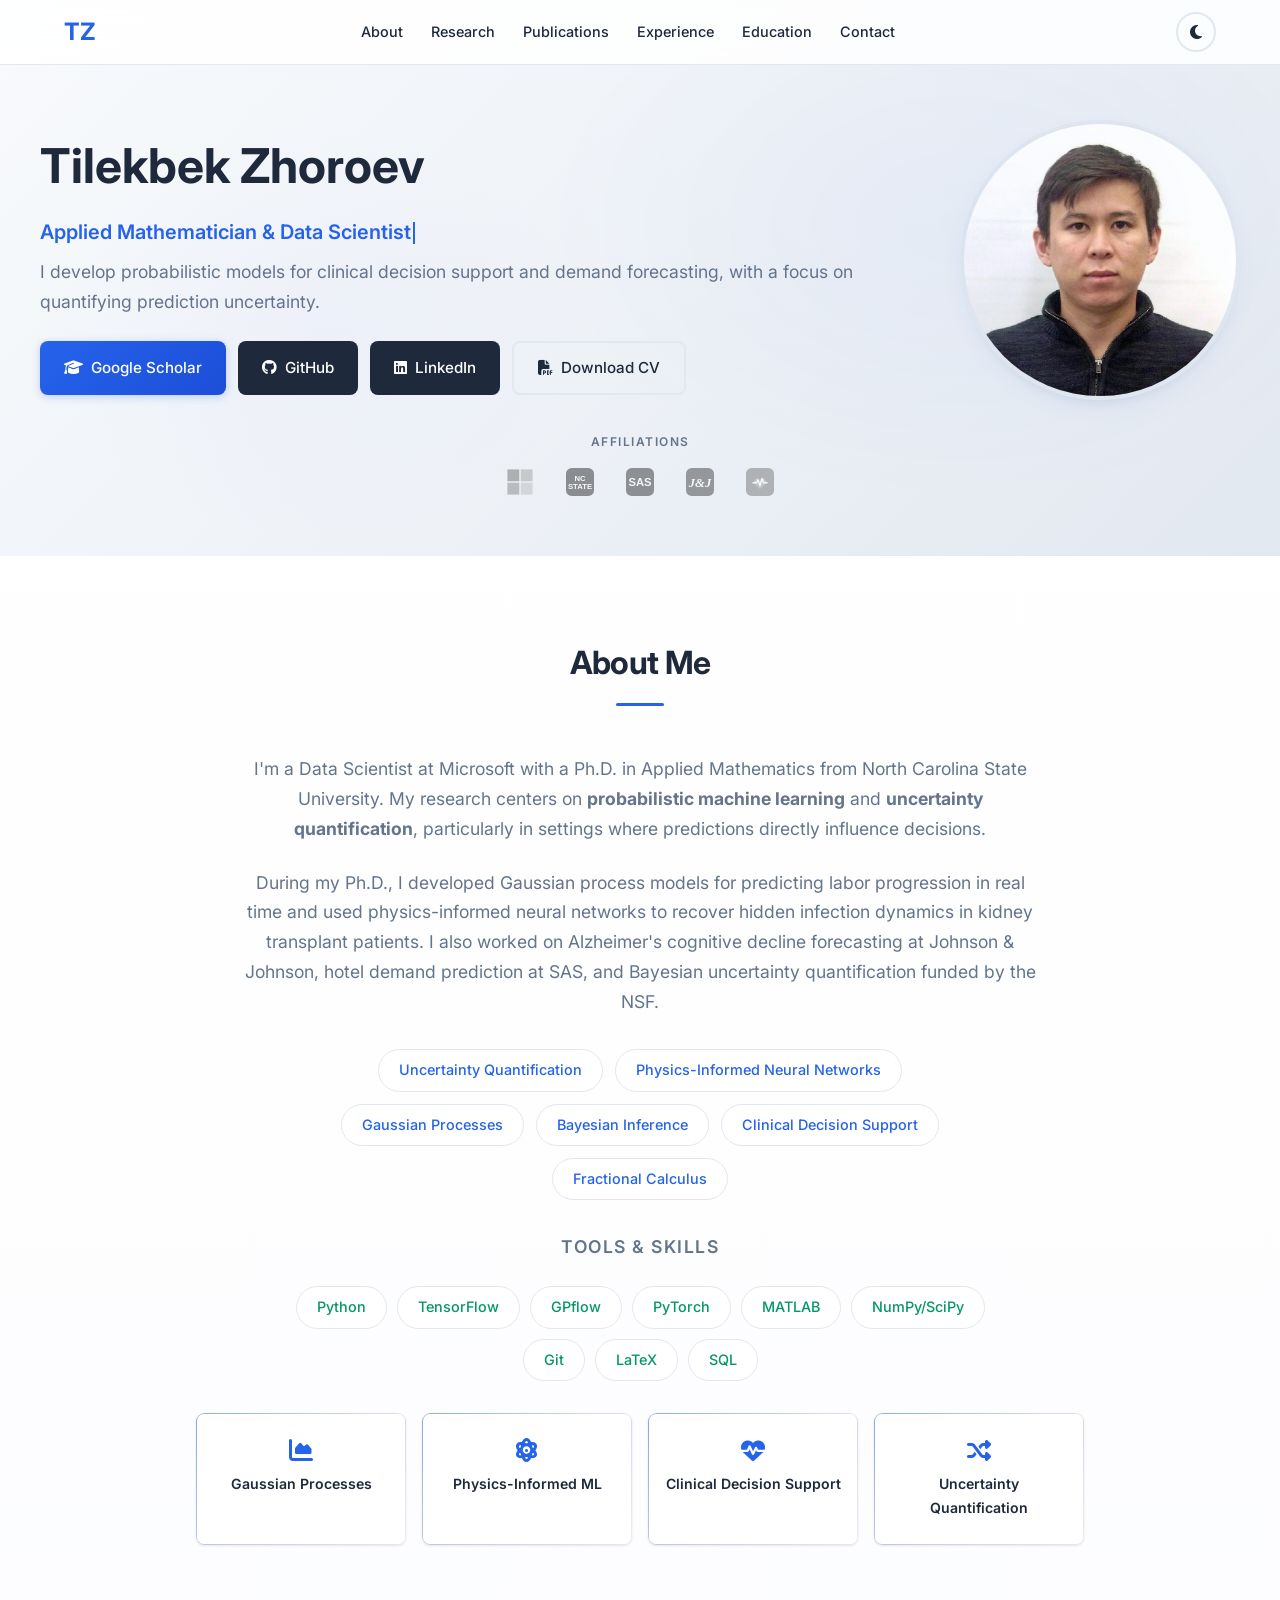
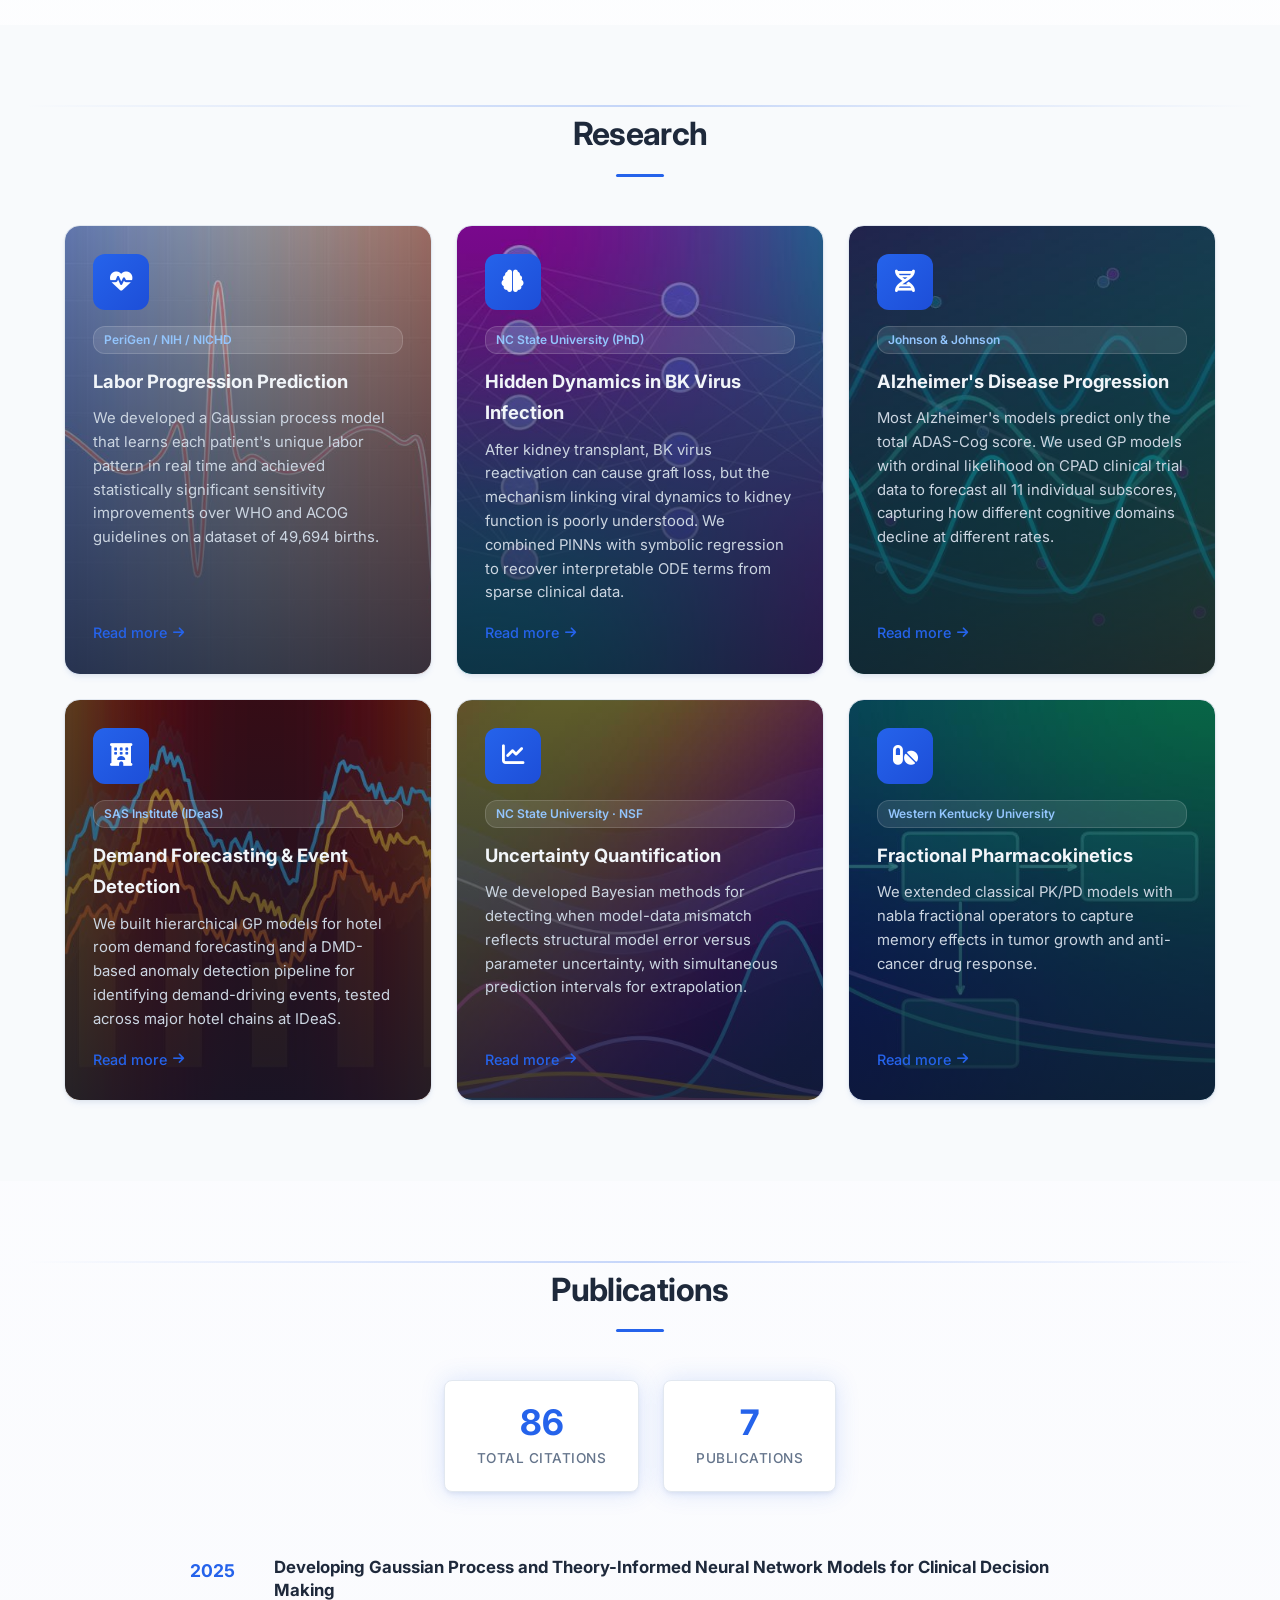
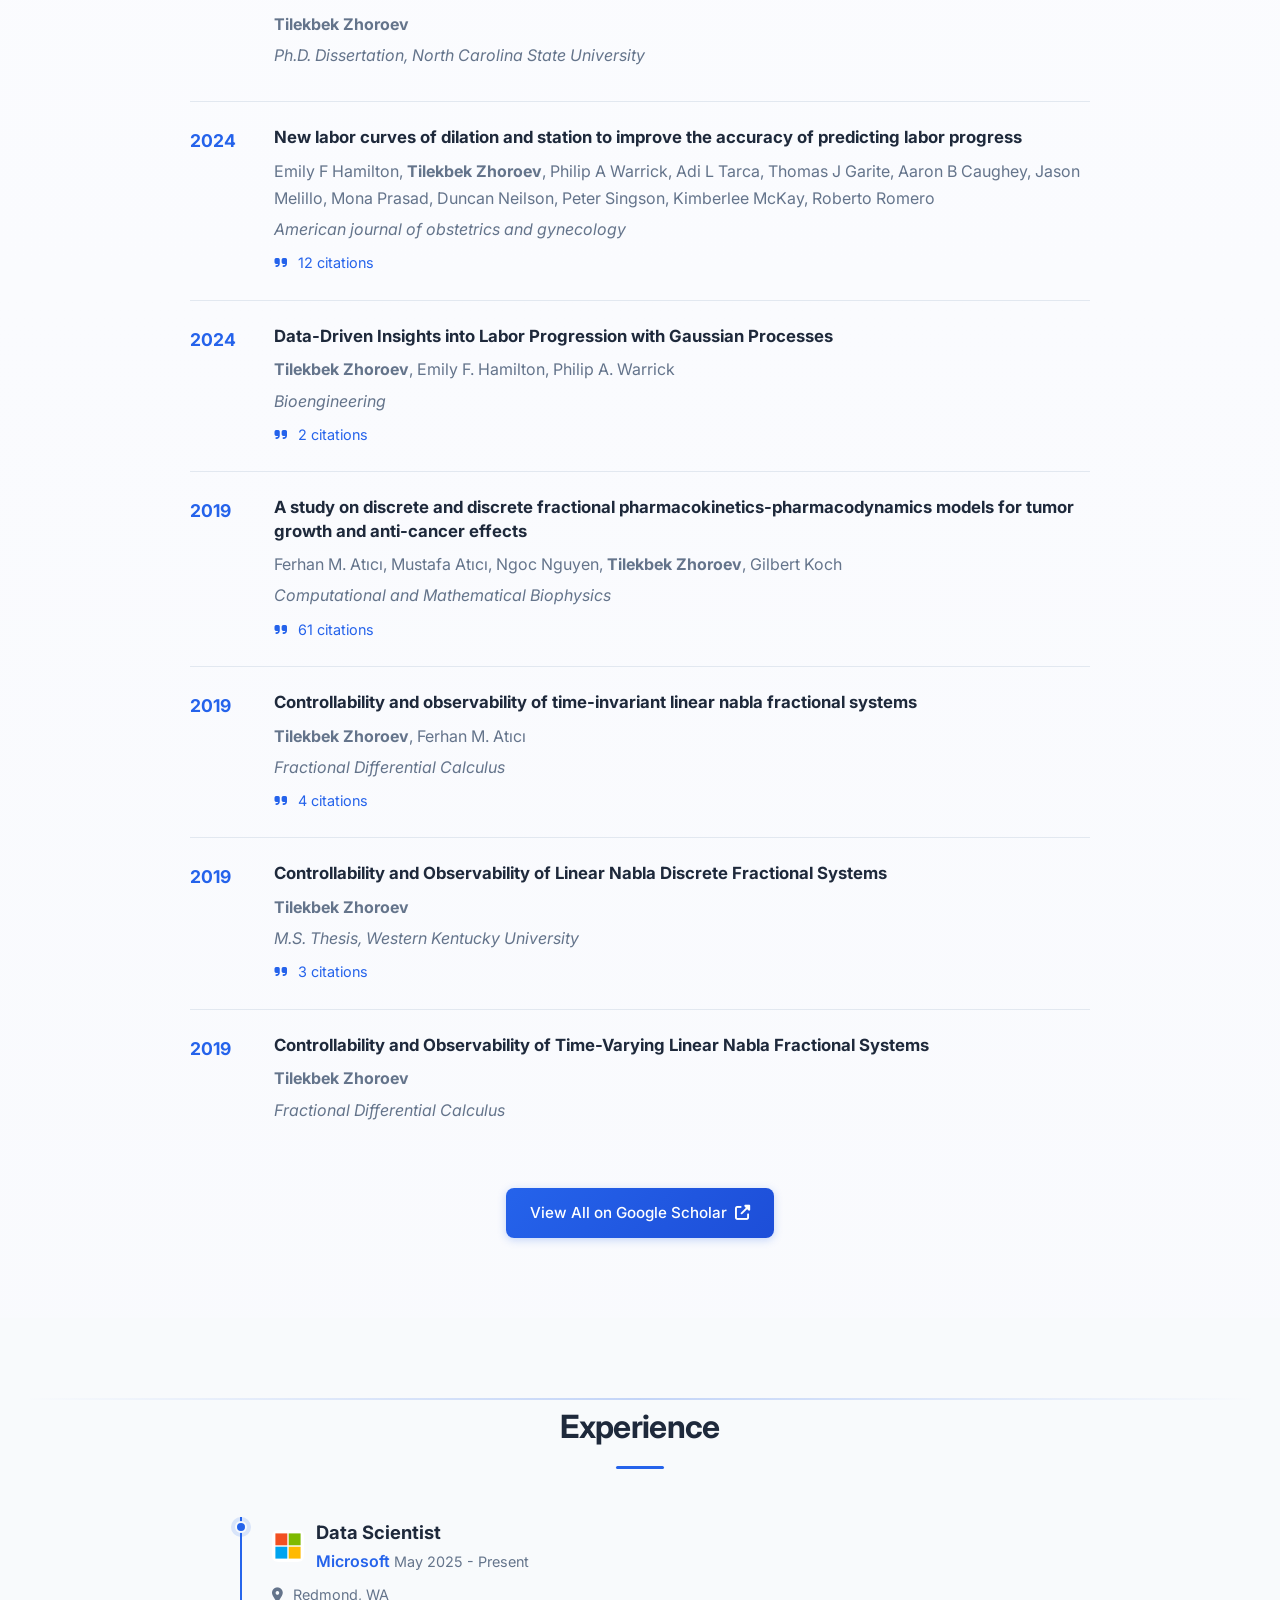
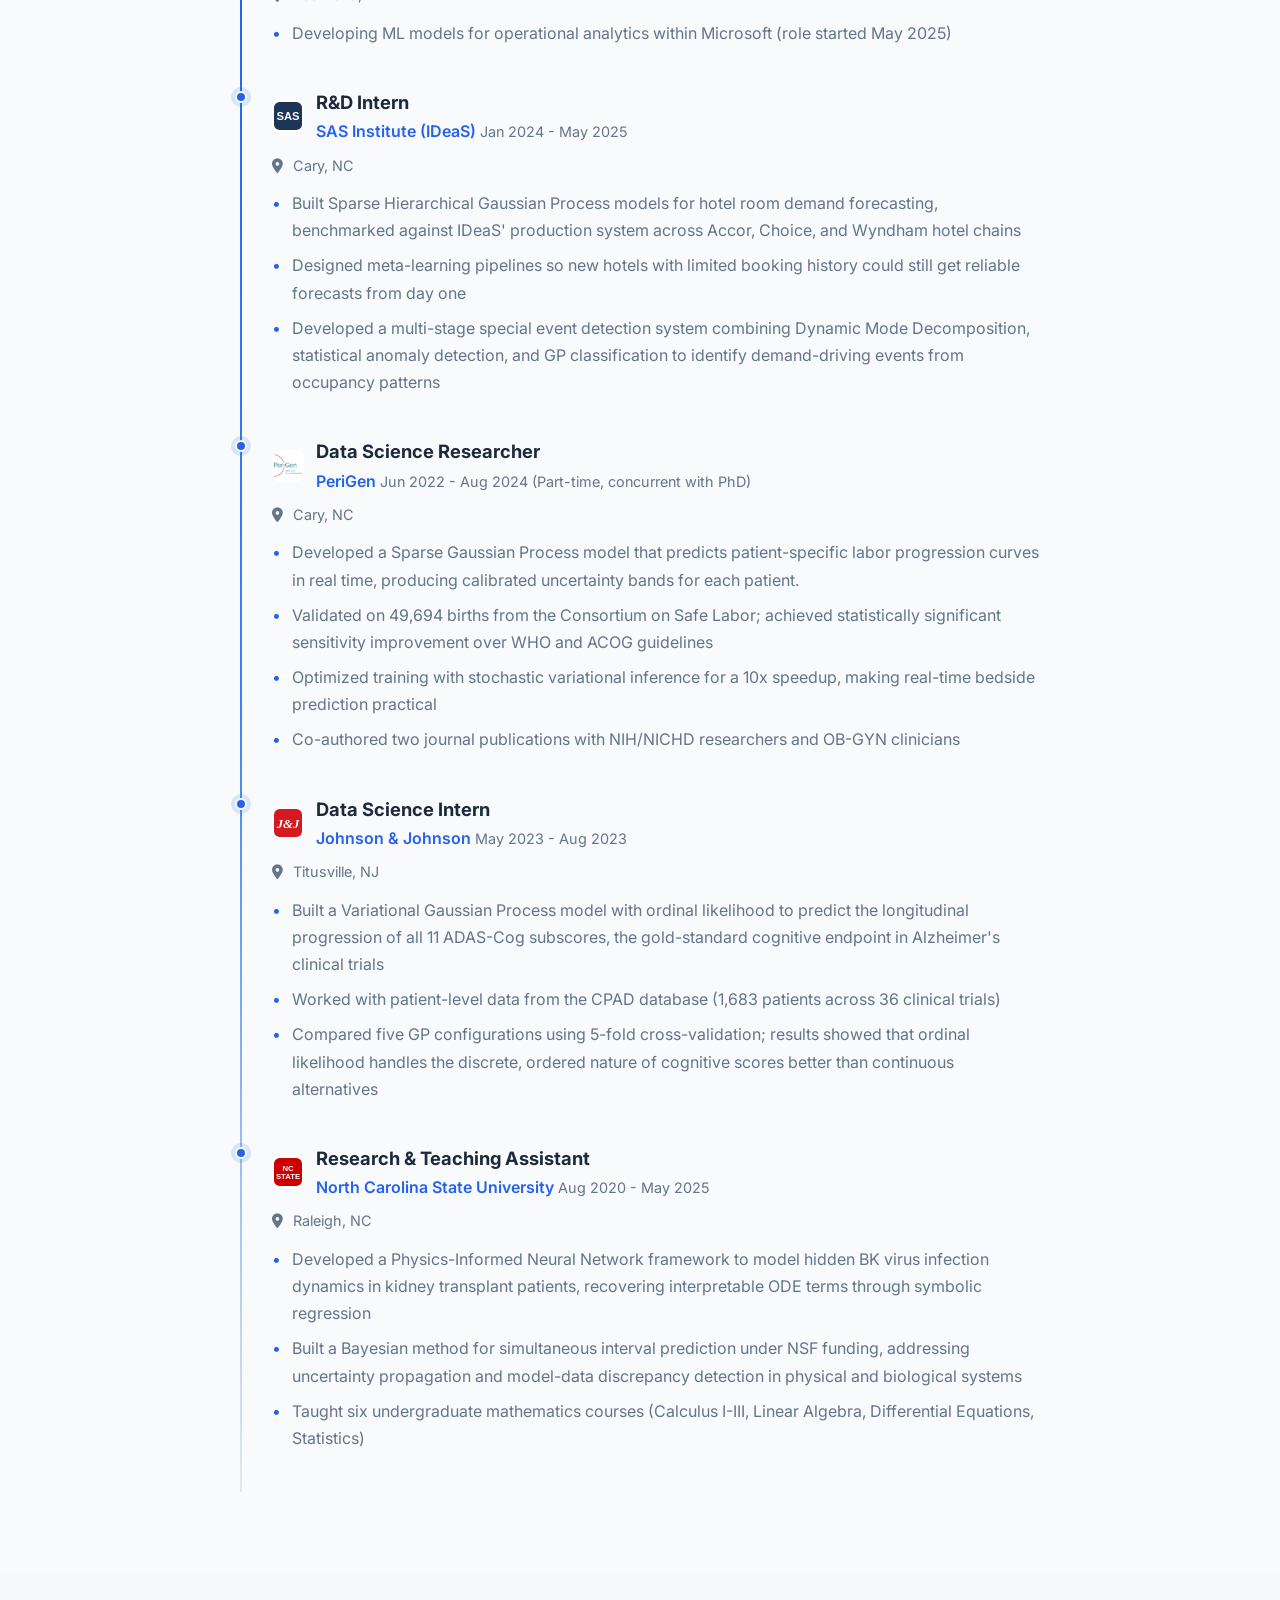
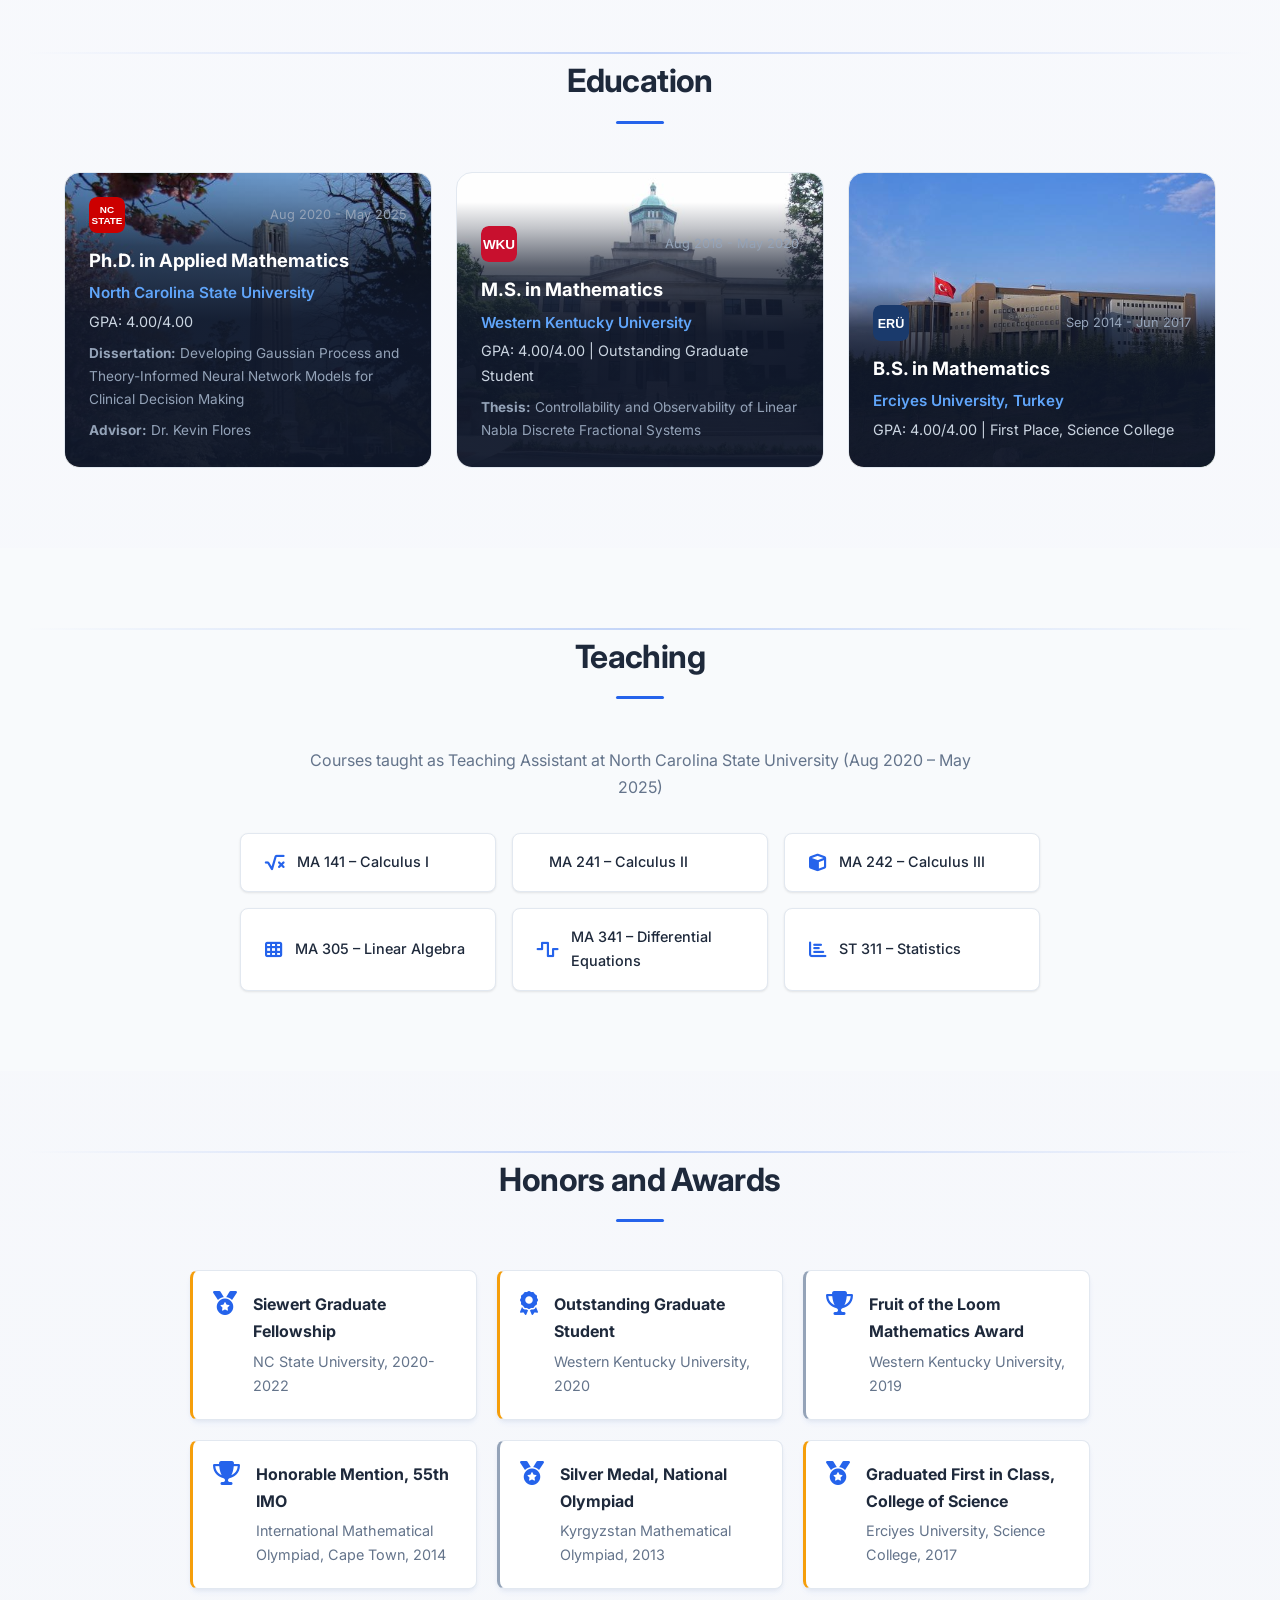
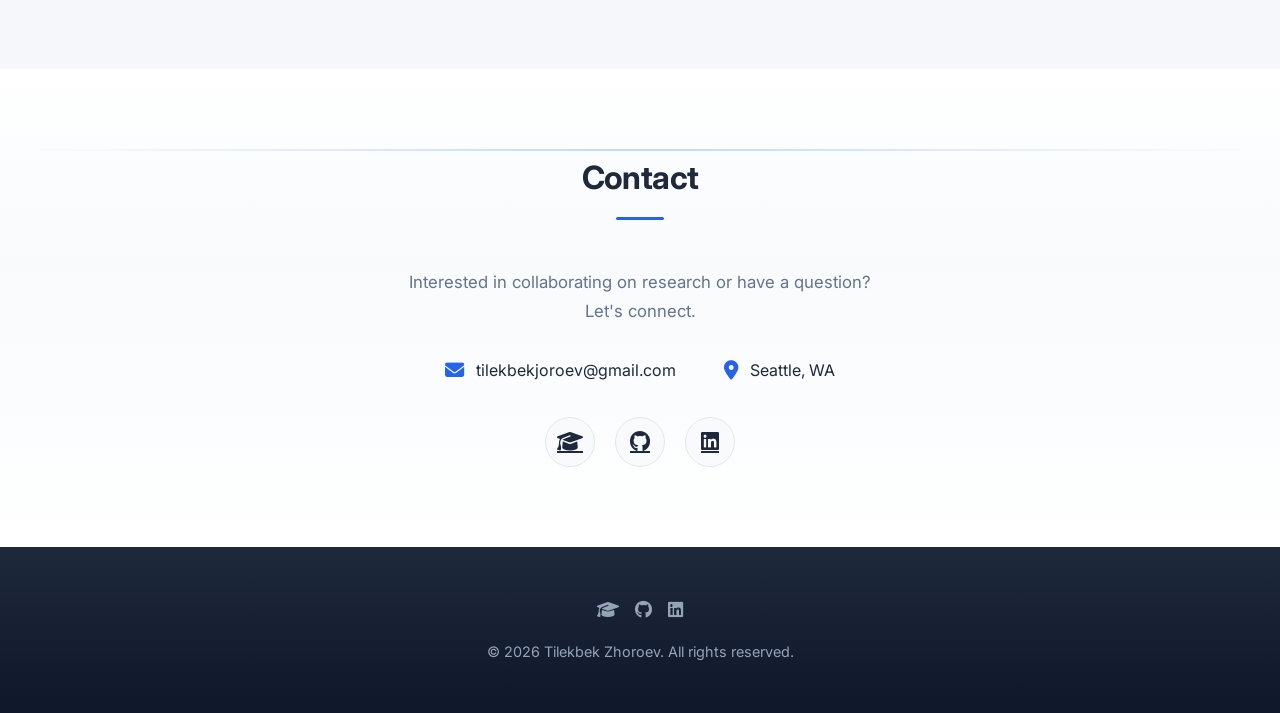
==== commit e5960f94: "Fix all Critical/Major audit issues across site - labor-progression: remove meta-learning (not in pu" ====
--- a/index.html
+++ b/index.html
@@ -168,7 +168,7 @@
                     <div class="research-icon"><i class="fas fa-heartbeat"></i></div>
                     <span class="research-badge">PeriGen / NIH / NICHD</span>
                     <h3>Labor Progression Prediction</h3>
-                    <p>We developed a Gaussian process model that learns each patient's unique labor pattern in real time and outperformed WHO and ACOG guidelines on a dataset of 49,694 births.</p>
+                    <p>We developed a Gaussian process model that learns each patient's unique labor pattern in real time and achieved statistically significant sensitivity improvements over WHO and ACOG guidelines on a dataset of 49,694 births.</p>
                     <span class="research-link">Read more <i class="fas fa-arrow-right"></i></span>
                 </a>
                 <a href="research/pinns-bkv.html" class="research-card" style="background-image:url('assets/research/card-bkv.jpg')">
@@ -271,14 +271,14 @@
                         <div class="timeline-header">
                             <img src="assets/logos/perigen.png" alt="PeriGen" class="timeline-logo" loading="lazy" width="32" height="32">
                             <div>
-                                <h3>Data Science Intern</h3>
+                                <h3>Data Science Researcher</h3>
                                 <span class="company">PeriGen</span>
-                                <span class="date">Jun 2022 - Aug 2024</span>
+                                <span class="date">Jun 2022 - Aug 2024 (Part-time, concurrent with PhD)</span>
                             </div>
                         </div>
                         <p class="location"><i class="fas fa-map-marker-alt"></i> Cary, NC</p>
                         <ul>
-                            <li>Developed a Sparse Gaussian Process model with meta-learning that predicts patient-specific labor progression curves in real time. The model produces calibrated uncertainty bands for each patient.</li>
+                            <li>Developed a Sparse Gaussian Process model that predicts patient-specific labor progression curves in real time, producing calibrated uncertainty bands for each patient.</li>
                             <li>Validated on 49,694 births from the Consortium on Safe Labor; achieved statistically significant sensitivity improvement over WHO and ACOG guidelines</li>
                             <li>Optimized training with stochastic variational inference for a 10x speedup, making real-time bedside prediction practical</li>
                             <li>Co-authored two journal publications with NIH/NICHD researchers and OB-GYN clinicians</li>
@@ -446,7 +446,7 @@
                 <div class="award-item award-gold">
                     <i class="fas fa-medal"></i>
                     <div>
-                        <h4>Honorary Degree, First Place</h4>
+                        <h4>Graduated First in Class, College of Science</h4>
                         <p>Erciyes University, Science College, 2017</p>
                     </div>
                 </div>
@@ -466,7 +466,7 @@
                     </div>
                     <div class="contact-item">
                         <i class="fas fa-map-marker-alt"></i>
-                        <span>Kirkland, WA</span>
+                        <span>Seattle, WA</span>
                     </div>
                 </div>
                 <div class="social-links">
--- a/styles.css
+++ b/styles.css
@@ -1082,7 +1082,9 @@
 }
 .figure-panel img {
     width: 100%;
+    height: auto;
     display: block;
+    object-fit: contain;
 }
 .figure-caption {
     padding: 16px 24px;
